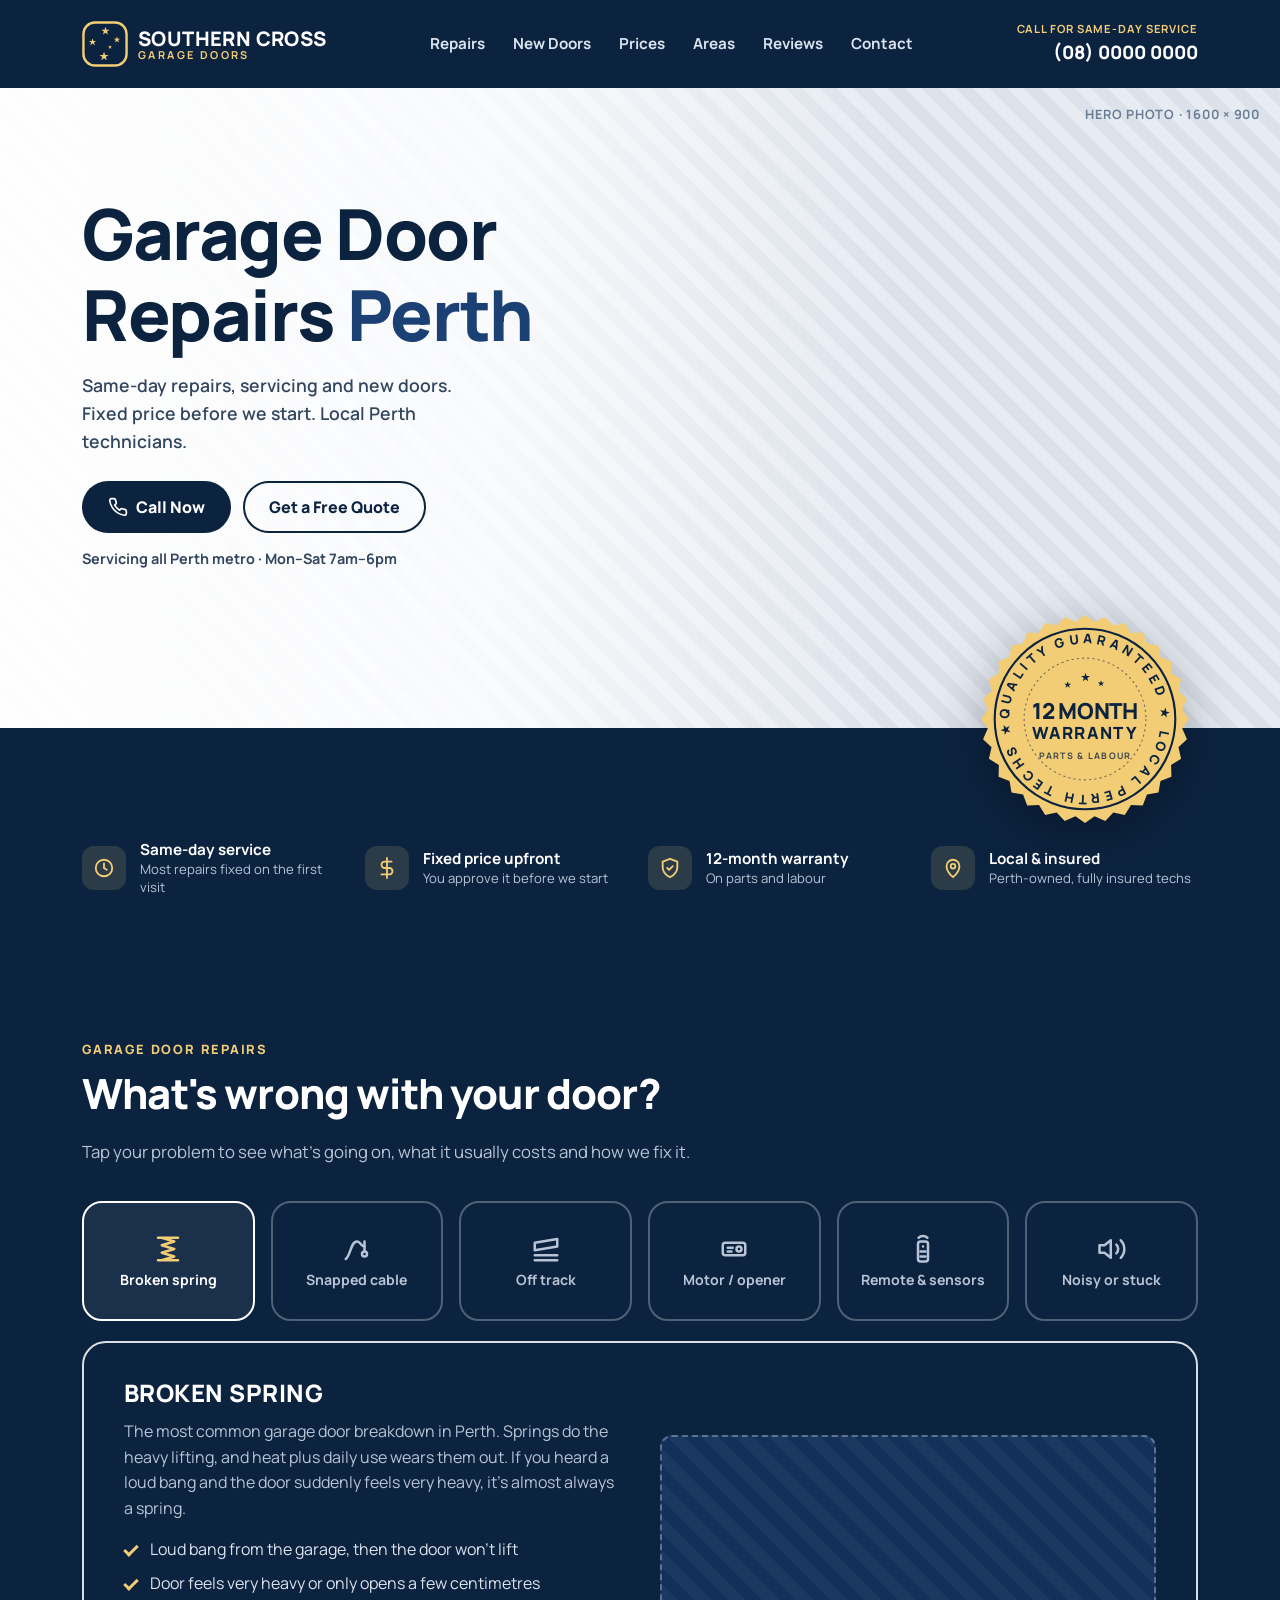
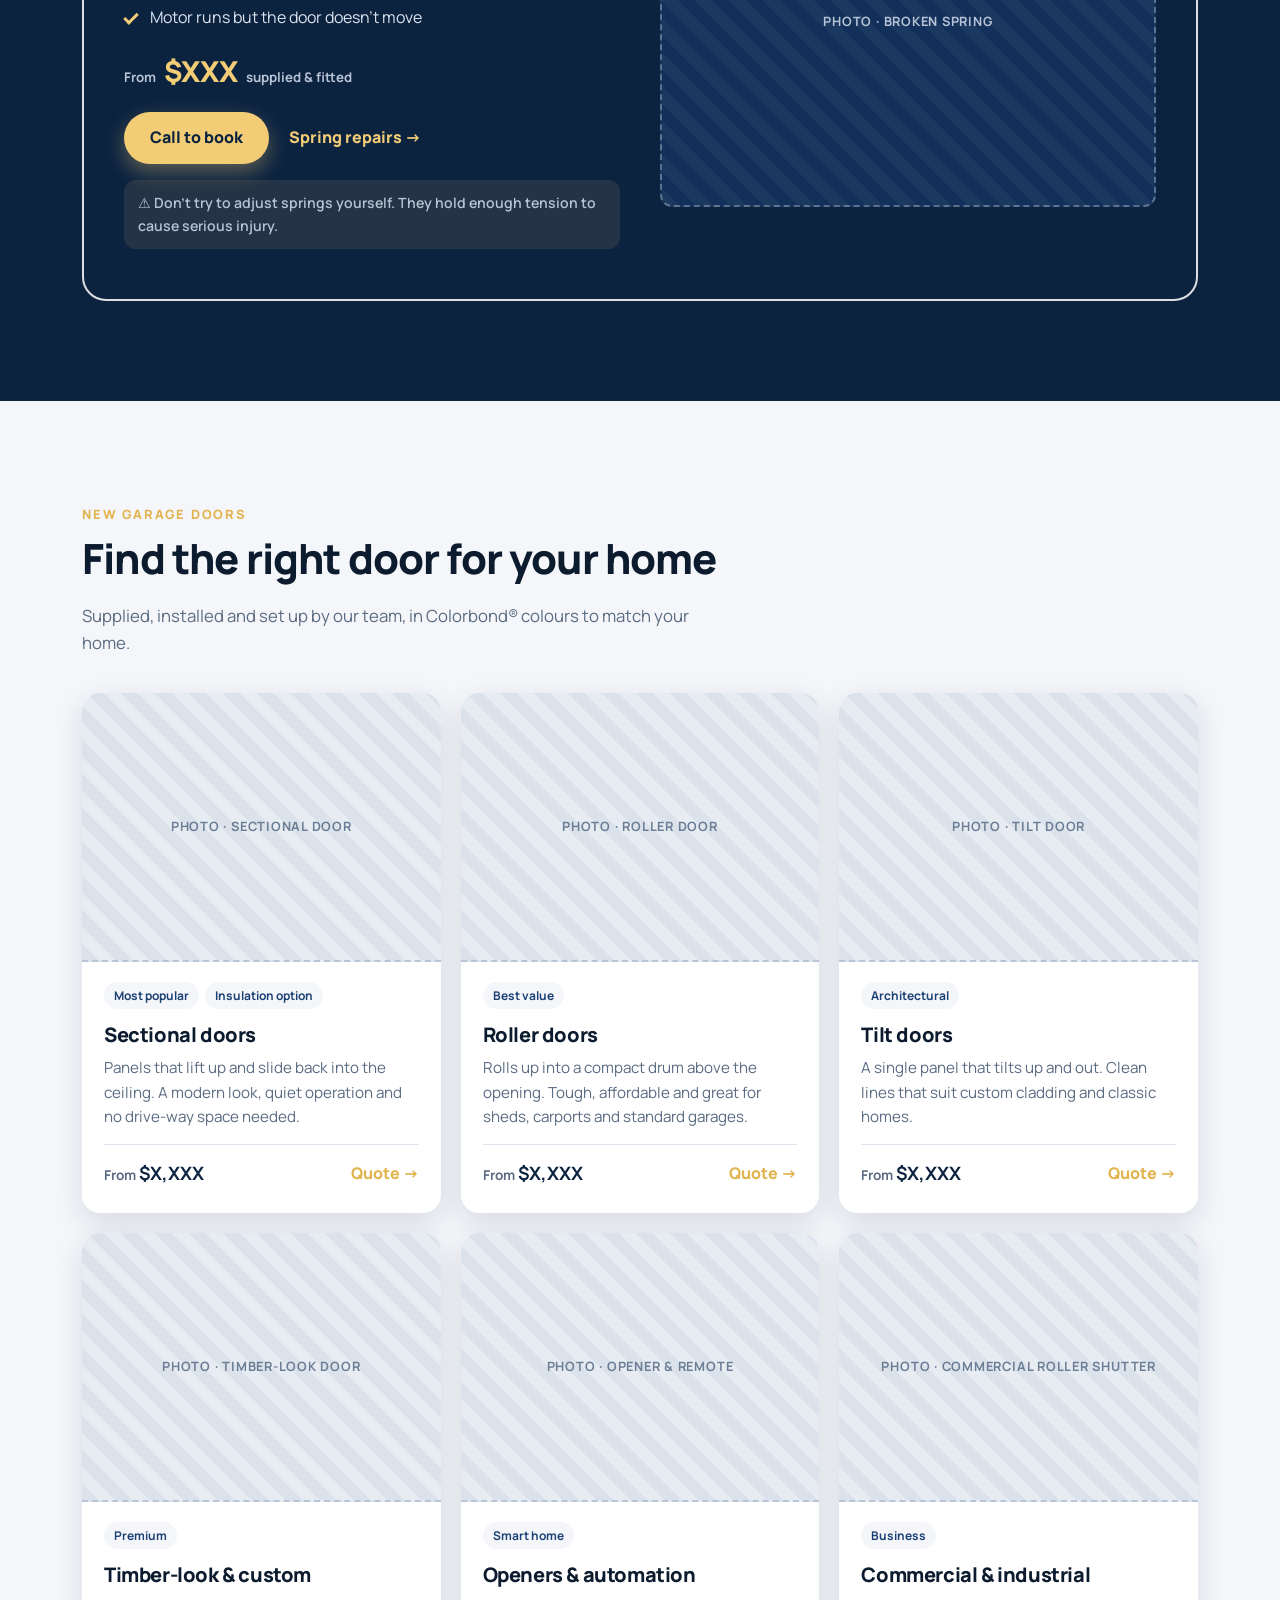
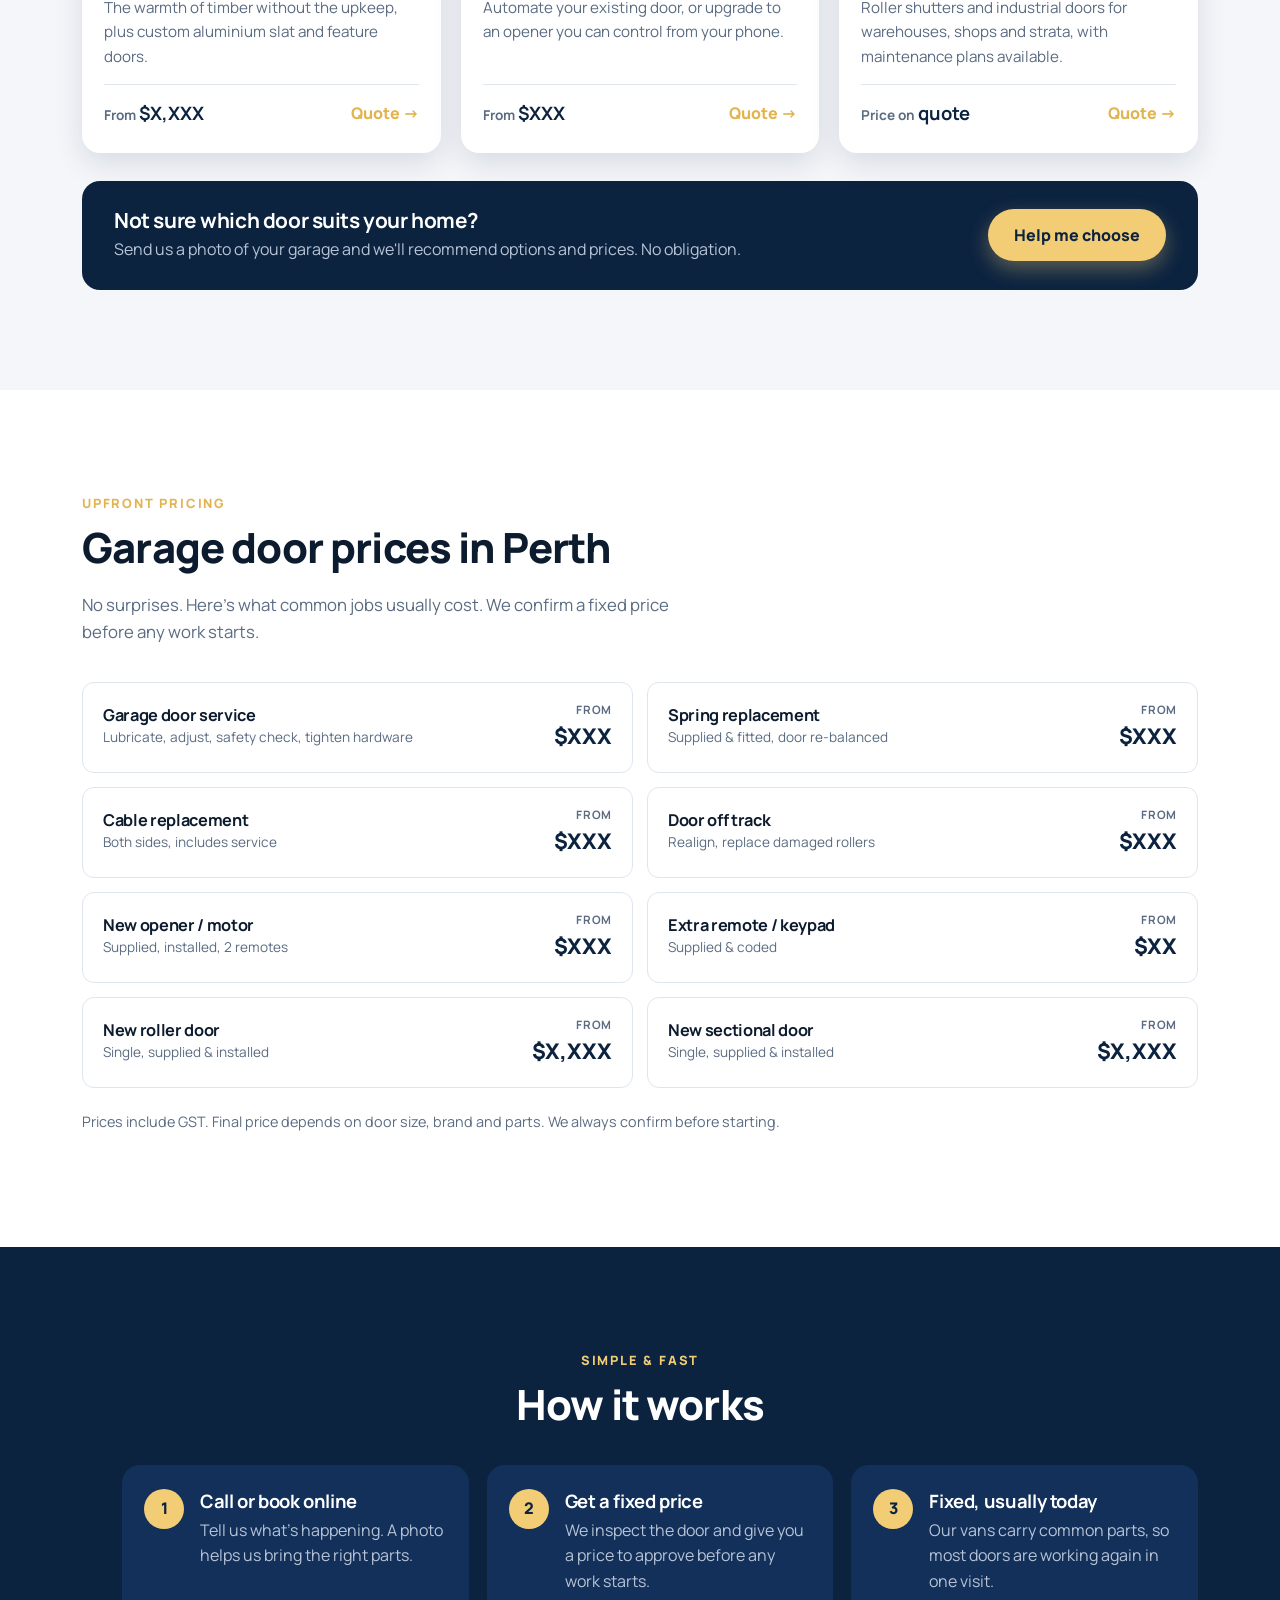
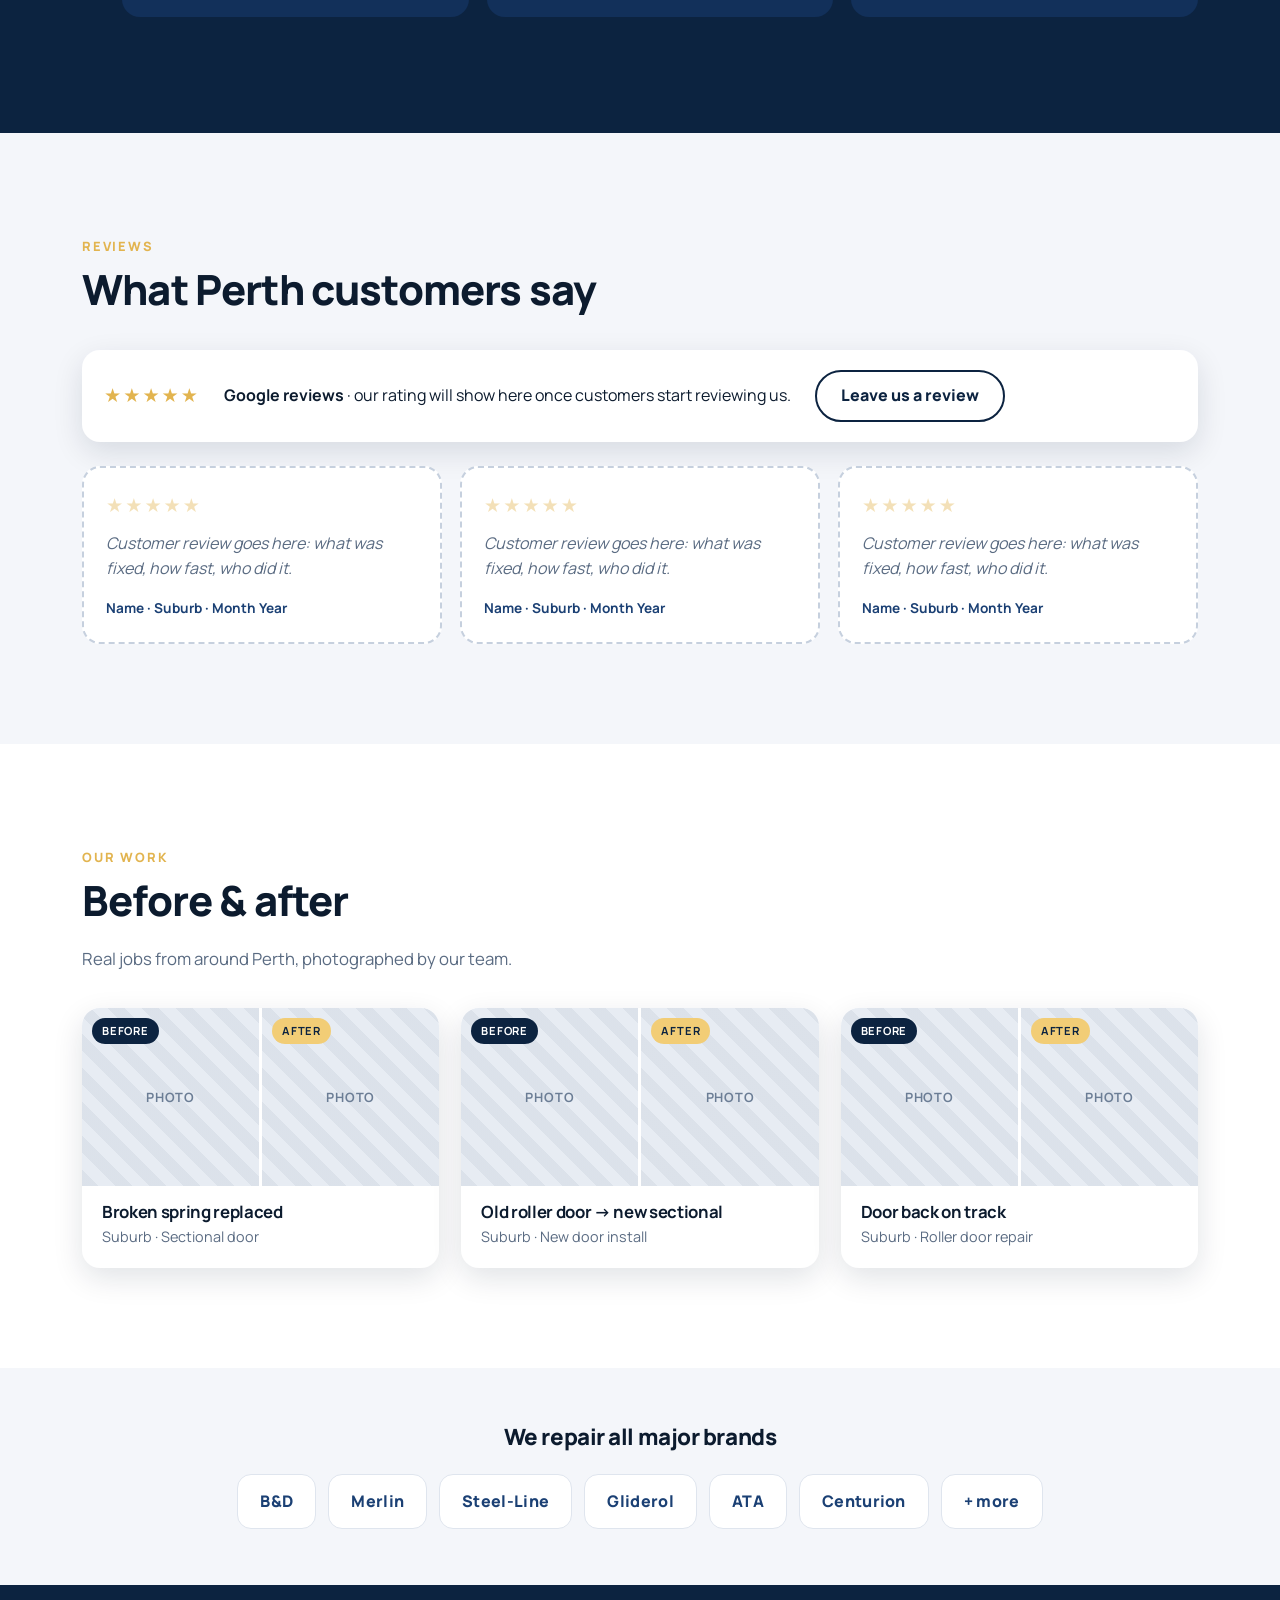
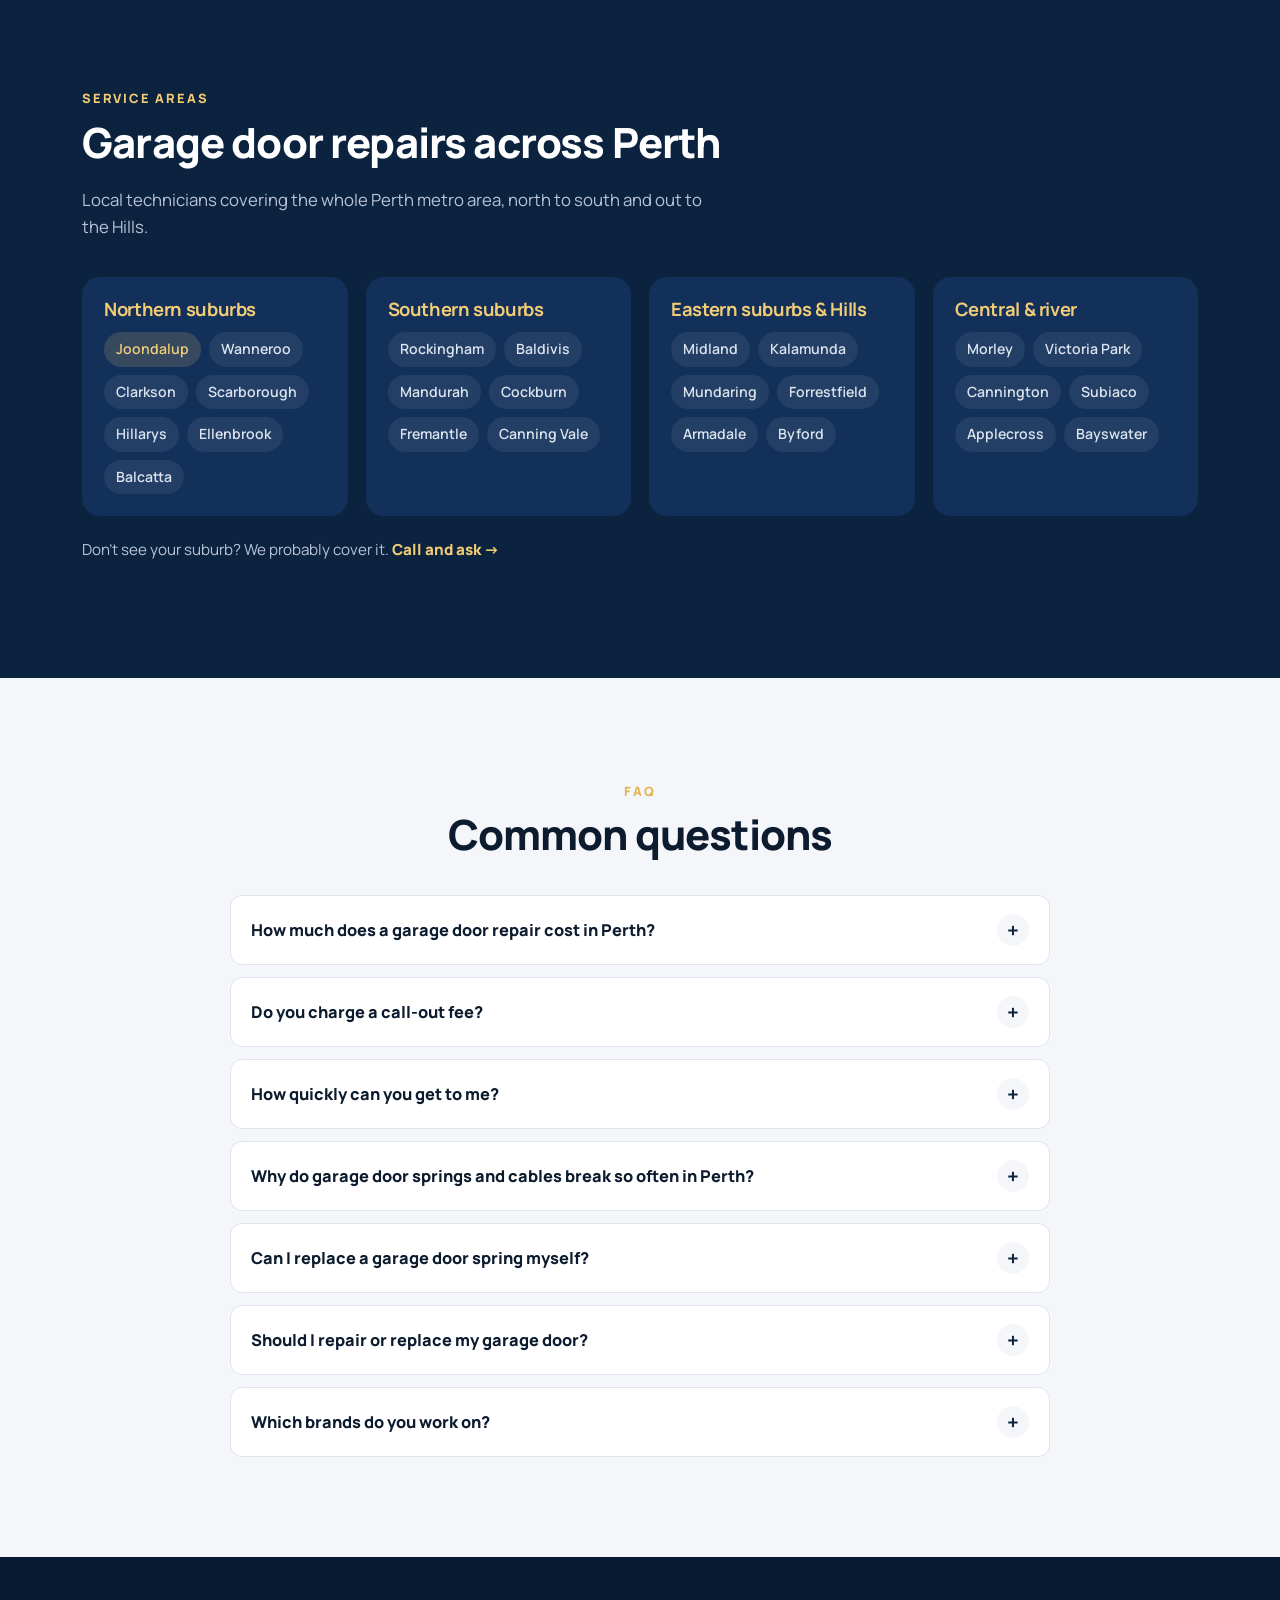
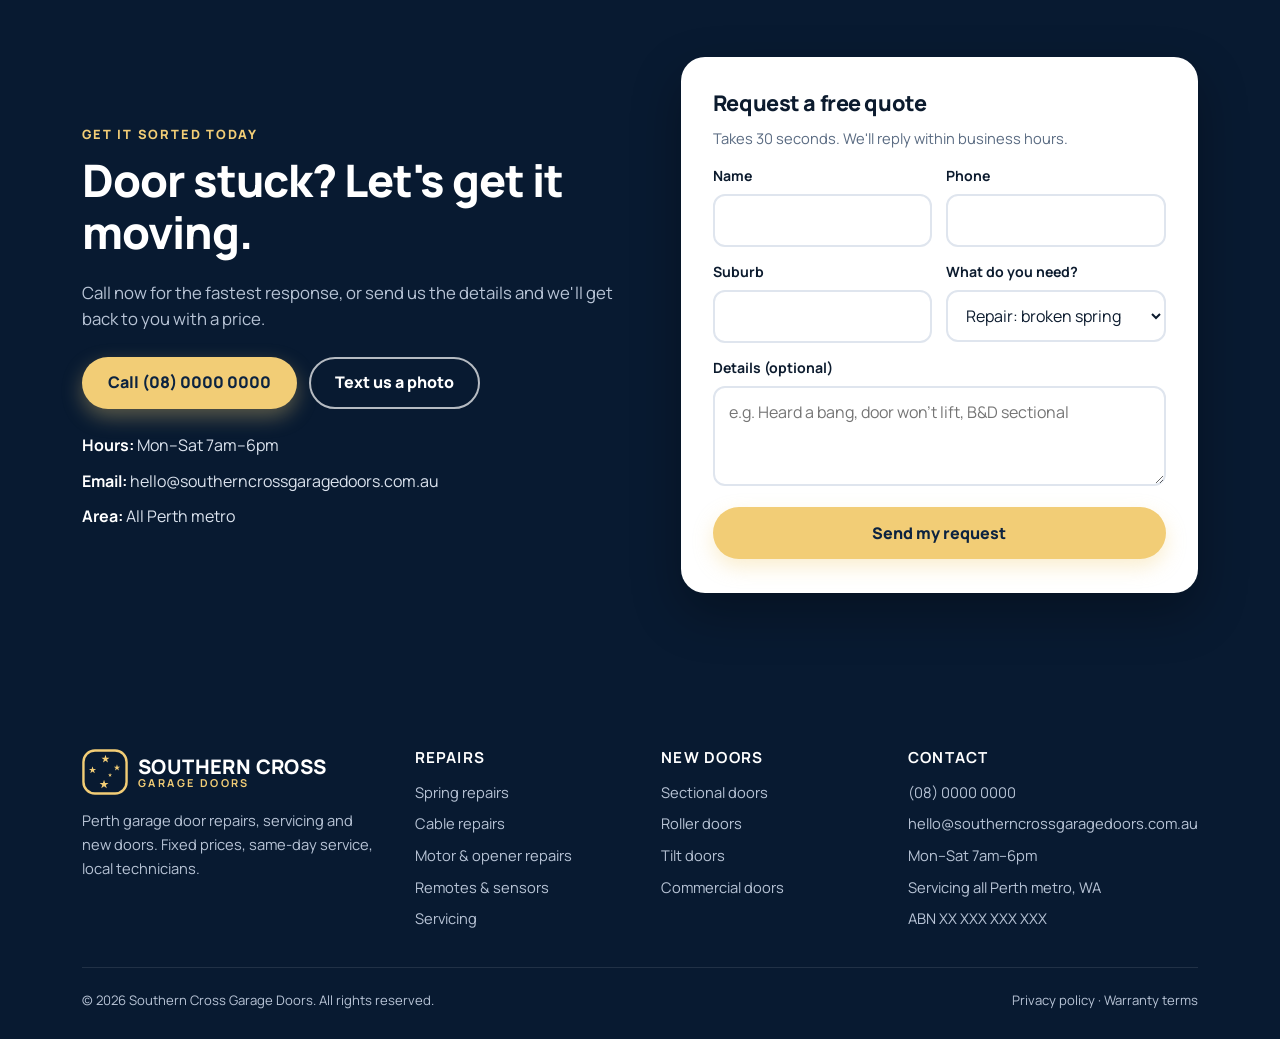
==== index.html @ e0ff2ae3 "Add files via upload" ====
<!DOCTYPE html>
<html lang="en-AU">
<head>
  <meta charset="UTF-8">
  <meta name="viewport" content="width=device-width, initial-scale=1">
  <!-- DRAFT: stops Google indexing the unfinished site. DELETE this line at launch. -->
  <meta name="robots" content="noindex, nofollow">

  <!-- SEO: the page title and description Google shows in search results -->
  <title>Garage Door Repairs Perth | Same-Day Service | Southern Cross Garage Doors</title>
  <meta name="description" content="Perth garage door repairs, servicing and new doors. Broken springs, snapped cables, motors and remotes fixed same day. Fixed price before we start. Call Southern Cross Garage Doors.">
  <!-- TODO at launch: replace with your real domain -->
  <!-- <link rel="canonical" href="https://www.southerncrossgaragedoors.com.au/"> -->

  <!-- Social sharing preview (Facebook, WhatsApp, etc.) -->
  <meta property="og:type" content="website">
  <meta property="og:title" content="Southern Cross Garage Doors | Perth Garage Door Repairs">
  <meta property="og:description" content="Same-day garage door repairs and new doors across Perth. Fixed price before we start.">
  <!-- <meta property="og:image" content="images/og-share.jpg"> -->
  <meta name="theme-color" content="#0c2340">

  <link rel="preconnect" href="https://fonts.googleapis.com">
  <link rel="preconnect" href="https://fonts.gstatic.com" crossorigin>
  <link href="https://fonts.googleapis.com/css2?family=Manrope:wght@400;600;700;800&display=swap" rel="stylesheet">
  <link rel="stylesheet" href="css/styles.css">

  <!-- Local business details for Google (structured data).
       TODO: fill in every value marked with X before launch. Must match your Google Business Profile exactly. -->
  <script type="application/ld+json">
  {
    "@context": "https://schema.org",
    "@type": "HomeAndConstructionBusiness",
    "name": "Southern Cross Garage Doors",
    "description": "Garage door repairs, servicing, openers and new garage doors across Perth, WA.",
    "telephone": "+61 8 XXXX XXXX",
    "email": "hello@southerncrossgaragedoors.com.au",
    "url": "https://www.southerncrossgaragedoors.com.au/",
    "address": {
      "@type": "PostalAddress",
      "streetAddress": "XX Street Name",
      "addressLocality": "Suburb",
      "addressRegion": "WA",
      "postalCode": "6XXX",
      "addressCountry": "AU"
    },
    "areaServed": { "@type": "City", "name": "Perth" },
    "openingHours": "Mo-Sa 07:00-18:00",
    "priceRange": "$$"
  }
  </script>
</head>
<body>
  <a class="skip-link" href="#main">Skip to content</a>

  <!-- Reusable star shape for the logo -->
  <svg width="0" height="0" style="position:absolute" aria-hidden="true">
    <symbol id="star" viewBox="-1 -1 2 2"><polygon points="0,-1 0.2245,-0.309 0.951,-0.309 0.363,0.118 0.588,0.809 0,0.382 -0.588,0.809 -0.363,0.118 -0.951,-0.309 -0.2245,-0.309" fill="currentColor"/></symbol>
    <symbol id="logo-mark" viewBox="0 0 48 48">
      <rect x="1.5" y="1.5" width="45" height="45" rx="12" fill="none" stroke="#f2cd76" stroke-width="2.5"/>
      <g color="#f2cd76">
        <use href="#star" x="20" y="6" width="9" height="9"/>
        <use href="#star" x="18" y="32" width="10" height="10"/>
        <use href="#star" x="7" y="18" width="8" height="8"/>
        <use href="#star" x="33" y="16" width="7" height="7"/>
        <use href="#star" x="27" y="25" width="4.5" height="4.5"/>
      </g>
    </symbol>
  </svg>

  <!-- ===================== HEADER ===================== -->
  <header class="site-header">
    <div class="container header-inner">
      <a class="logo" href="index.html" aria-label="Southern Cross Garage Doors home">
        <svg aria-hidden="true"><use href="#logo-mark"/></svg>
        <span class="logo-text"><strong>SOUTHERN CROSS</strong><span>Garage Doors</span></span>
      </a>

      <nav class="main-nav" aria-label="Main">
        <a href="#problems">Repairs</a>
        <a href="#doors">New Doors</a>
        <a href="#prices">Prices</a>
        <a href="#areas">Areas</a>
        <a href="#reviews">Reviews</a>
        <a href="#quote">Contact</a>
      </nav>

      <div class="header-actions">
        <!-- TODO: replace with your real number (in both places: href and text) -->
        <a class="header-phone" href="tel:+61800000000"><small>Call for same-day service</small>(08) 0000 0000</a>
        <a class="header-call" href="tel:+61800000000" aria-label="Call us">
          <svg viewBox="0 0 24 24" fill="none" stroke="currentColor" stroke-width="2" stroke-linecap="round" stroke-linejoin="round"><path d="M22 16.9v3a2 2 0 0 1-2.2 2 19.8 19.8 0 0 1-8.6-3.1 19.5 19.5 0 0 1-6-6A19.8 19.8 0 0 1 2.1 4.2 2 2 0 0 1 4.1 2h3a2 2 0 0 1 2 1.7c.1.9.4 1.8.7 2.7a2 2 0 0 1-.5 2.1L8 9.8a16 16 0 0 0 6 6l1.3-1.3a2 2 0 0 1 2.1-.4c.9.3 1.8.6 2.7.7a2 2 0 0 1 1.7 2z"/></svg>
        </a>
        <button class="nav-toggle" aria-label="Open menu" aria-expanded="false" aria-controls="mobile-menu"><span></span></button>
      </div>
    </div>
  </header>

  <nav class="mobile-menu" id="mobile-menu" aria-label="Mobile">
    <a href="#problems">Repairs</a>
    <a href="#doors">New Doors</a>
    <a href="#prices">Prices</a>
    <a href="#areas">Areas we service</a>
    <a href="#reviews">Reviews</a>
    <a href="#faq">FAQ</a>
    <a href="#quote">Contact</a>
    <a class="btn btn--gold btn--block" href="tel:+61800000000">Call (08) 0000 0000</a>
  </nav>

  <main id="main">

    <!-- ===================== 1. HERO ===================== -->
    <section class="hero">
      <div class="hero-media">
        <!-- HERO PHOTO: replace this div's content with
             <img src="images/hero.jpg" alt="New sectional garage door on a Perth home" width="1600" height="900">
             (keep the class="ph" wrapper) -->
        <div class="ph" aria-hidden="true">Hero photo · 1600 × 900</div>

        <div class="container hero-content">
          <h1>Garage Door Repairs <em>Perth</em></h1>
          <p class="hero-sub">Same-day repairs, servicing and new doors. Fixed price before we start. Local Perth technicians.</p>
          <div class="hero-ctas">
            <a class="btn btn--navy" href="tel:+61800000000">
              <svg viewBox="0 0 24 24" fill="none" stroke="currentColor" stroke-width="2" stroke-linecap="round" stroke-linejoin="round" aria-hidden="true"><path d="M22 16.9v3a2 2 0 0 1-2.2 2 19.8 19.8 0 0 1-8.6-3.1 19.5 19.5 0 0 1-6-6A19.8 19.8 0 0 1 2.1 4.2 2 2 0 0 1 4.1 2h3a2 2 0 0 1 2 1.7c.1.9.4 1.8.7 2.7a2 2 0 0 1-.5 2.1L8 9.8a16 16 0 0 0 6 6l1.3-1.3a2 2 0 0 1 2.1-.4c.9.3 1.8.6 2.7.7a2 2 0 0 1 1.7 2z"/></svg>
              Call Now
            </a>
            <a class="btn btn--outline" href="#quote">Get a Free Quote</a>
          </div>
          <p class="hero-note">Servicing all Perth metro · Mon–Sat 7am–6pm</p>
        </div>
      </div>

      <!-- QUALITY SEAL (gold badge from your design).
           Only promise what you'll stand behind: the warranty line must match your real warranty.
           Once you have reviews you can change the centre text to e.g. "4.9 ★ / Google". -->
      <div class="hero-badge" role="img" aria-label="Quality guaranteed, 12-month warranty, local Perth technicians">
        <svg class="seal" viewBox="0 0 200 200" aria-hidden="true">
          <defs><path id="seal-ring-path" d="M100,100 m-72,0 a72,72 0 1,1 144,0 a72,72 0 1,1 -144,0"/></defs>
          <path class="seal-edge" d="M100.0,1.0 L109.1,7.4 L119.3,2.9 L127.0,11.0 L137.9,8.5 L143.8,18.0 L155.0,17.7 L159.0,28.1 L170.0,30.0 L171.9,41.0 L182.3,45.0 L182.0,56.2 L191.5,62.1 L189.0,73.0 L197.1,80.7 L192.6,90.9 L199.0,100.0 L192.6,109.1 L197.1,119.3 L189.0,127.0 L191.5,137.9 L182.0,143.8 L182.3,155.0 L171.9,159.0 L170.0,170.0 L159.0,171.9 L155.0,182.3 L143.8,182.0 L137.9,191.5 L127.0,189.0 L119.3,197.1 L109.1,192.6 L100.0,199.0 L90.9,192.6 L80.7,197.1 L73.0,189.0 L62.1,191.5 L56.2,182.0 L45.0,182.3 L41.0,171.9 L30.0,170.0 L28.1,159.0 L17.7,155.0 L18.0,143.8 L8.5,137.9 L11.0,127.0 L2.9,119.3 L7.4,109.1 L1.0,100.0 L7.4,90.9 L2.9,80.7 L11.0,73.0 L8.5,62.1 L18.0,56.2 L17.7,45.0 L28.1,41.0 L30.0,30.0 L41.0,28.1 L45.0,17.7 L56.2,18.0 L62.1,8.5 L73.0,11.0 L80.7,2.9 L90.9,7.4Z"/>
          <circle class="seal-line" cx="100" cy="100" r="86"/>
          <circle class="seal-line seal-line--thin" cx="100" cy="100" r="58"/>
          <g class="seal-ring">
            <text class="seal-ring-text"><textPath href="#seal-ring-path" textLength="448" lengthAdjust="spacing">QUALITY GUARANTEED ★ LOCAL PERTH TECHS ★ </textPath></text>
          </g>
          <g class="seal-stars">
            <use href="#star" x="96" y="56" width="9" height="9"/>
            <use href="#star" x="80" y="64" width="7" height="7"/>
            <use href="#star" x="112" y="63" width="6.5" height="6.5"/>
          </g>
          <text class="seal-big" x="100" y="100" text-anchor="middle">12 MONTH</text>
          <text class="seal-mid" x="100" y="119" text-anchor="middle">WARRANTY</text>
          <text class="seal-small" x="100" y="138" text-anchor="middle">PARTS &amp; LABOUR</text>
        </svg>
      </div>
    </section>

    <!-- ===================== 2. TRUST STRIP ===================== -->
    <section class="trust" aria-label="Why choose us">
      <div class="container">
        <ul class="trust-list">
          <li class="trust-item reveal">
            <span class="trust-icon"><svg viewBox="0 0 24 24" fill="none" stroke="currentColor" stroke-width="2" stroke-linecap="round"><circle cx="12" cy="12" r="9"/><path d="M12 7v5l3 2"/></svg></span>
            <div><strong>Same-day service</strong><span>Most repairs fixed on the first visit</span></div>
          </li>
          <li class="trust-item reveal">
            <span class="trust-icon"><svg viewBox="0 0 24 24" fill="none" stroke="currentColor" stroke-width="2" stroke-linecap="round"><path d="M12 1v22M17 5H9.5a3.5 3.5 0 0 0 0 7h5a3.5 3.5 0 0 1 0 7H6"/></svg></span>
            <div><strong>Fixed price upfront</strong><span>You approve it before we start</span></div>
          </li>
          <li class="trust-item reveal">
            <span class="trust-icon"><svg viewBox="0 0 24 24" fill="none" stroke="currentColor" stroke-width="2" stroke-linecap="round" stroke-linejoin="round"><path d="M12 2l8 3v6c0 5-3.5 9-8 11-4.5-2-8-6-8-11V5z"/><path d="M9 12l2 2 4-4"/></svg></span>
            <!-- TODO: set your real warranty term -->
            <div><strong>12-month warranty</strong><span>On parts and labour</span></div>
          </li>
          <li class="trust-item reveal">
            <span class="trust-icon"><svg viewBox="0 0 24 24" fill="none" stroke="currentColor" stroke-width="2" stroke-linecap="round"><path d="M12 22s-7-6-7-12a7 7 0 0 1 14 0c0 6-7 12-7 12z"/><circle cx="12" cy="10" r="2.5"/></svg></span>
            <div><strong>Local &amp; insured</strong><span>Perth-owned, fully insured techs</span></div>
          </li>
        </ul>
      </div>
    </section>

    <!-- ===================== 3. WHAT'S WRONG WITH YOUR DOOR? (tabs from your design) ===================== -->
    <section class="section section--navy problems" id="problems">
      <div class="container">
        <div class="section-head reveal">
          <span class="eyebrow">Garage door repairs</span>
          <h2 class="section-title">What's wrong with your door?</h2>
          <p class="section-intro">Tap your problem to see what's going on, what it usually costs and how we fix it.</p>
        </div>

        <div class="tabs" role="tablist" aria-label="Garage door problems" data-tabs>
          <button class="tab" role="tab" id="tab-spring" aria-controls="panel-spring" aria-selected="true">
            <svg viewBox="0 0 24 24" fill="none" stroke="currentColor" stroke-width="2" stroke-linecap="round" stroke-linejoin="round" aria-hidden="true"><path d="M4 3h16M4 21h16M7 3l10 3-10 3 10 3-10 3 10 3-10 3"/></svg>
            Broken spring
          </button>
          <button class="tab" role="tab" id="tab-cable" aria-controls="panel-cable" aria-selected="false" tabindex="-1">
            <svg viewBox="0 0 24 24" fill="none" stroke="currentColor" stroke-width="2" stroke-linecap="round" aria-hidden="true"><path d="M3 20c4-3 4-14 9-14 3 0 3 4 6 4"/><path d="M18 6v8"/><circle cx="18" cy="16" r="2"/></svg>
            Snapped cable
          </button>
          <button class="tab" role="tab" id="tab-track" aria-controls="panel-track" aria-selected="false" tabindex="-1">
            <svg viewBox="0 0 24 24" fill="none" stroke="currentColor" stroke-width="2" stroke-linecap="round" stroke-linejoin="round" aria-hidden="true"><path d="M3 7l18-3v6L3 13z"/><path d="M3 17h18M3 21h18"/></svg>
            Off track
          </button>
          <button class="tab" role="tab" id="tab-motor" aria-controls="panel-motor" aria-selected="false" tabindex="-1">
            <svg viewBox="0 0 24 24" fill="none" stroke="currentColor" stroke-width="2" stroke-linecap="round" stroke-linejoin="round" aria-hidden="true"><rect x="3" y="7" width="18" height="10" rx="2"/><circle cx="16" cy="12" r="2"/><path d="M7 11h4M7 14h3"/></svg>
            Motor / opener
          </button>
          <button class="tab" role="tab" id="tab-remote" aria-controls="panel-remote" aria-selected="false" tabindex="-1">
            <svg viewBox="0 0 24 24" fill="none" stroke="currentColor" stroke-width="2" stroke-linecap="round" stroke-linejoin="round" aria-hidden="true"><rect x="8" y="6" width="8" height="16" rx="2"/><path d="M12 10v.01M10 14h4M10 18h4M8.5 3a5 5 0 0 1 7 0"/></svg>
            Remote &amp; sensors
          </button>
          <button class="tab" role="tab" id="tab-noisy" aria-controls="panel-noisy" aria-selected="false" tabindex="-1">
            <svg viewBox="0 0 24 24" fill="none" stroke="currentColor" stroke-width="2" stroke-linecap="round" stroke-linejoin="round" aria-hidden="true"><path d="M11 5L6 9H2v6h4l5 4z"/><path d="M15.5 8.5a5 5 0 0 1 0 7M19 5a10 10 0 0 1 0 14"/></svg>
            Noisy or stuck
          </button>
        </div>

        <!-- Each panel: problem photo + explanation + price + link to its own page (that's what ranks on Google) -->
        <div class="tab-panel" role="tabpanel" id="panel-spring" aria-labelledby="tab-spring">
          <div>
            <h3>Broken spring</h3>
            <p>The most common garage door breakdown in Perth. Springs do the heavy lifting, and heat plus daily use wears them out. If you heard a loud bang and the door suddenly feels very heavy, it's almost always a spring.</p>
            <ul>
              <li>Loud bang from the garage, then the door won't lift</li>
              <li>Door feels very heavy or only opens a few centimetres</li>
              <li>Motor runs but the door doesn't move</li>
            </ul>
            <div class="panel-price"><small>From</small><strong>$XXX</strong><small>supplied &amp; fitted</small></div>
            <div class="panel-actions">
              <a class="btn btn--gold" href="tel:+61800000000">Call to book</a>
              <a class="link-arrow" href="services/garage-door-spring-repair-perth.html">Spring repairs →</a>
            </div>
            <p class="safety-note">⚠ Don't try to adjust springs yourself. They hold enough tension to cause serious injury.</p>
          </div>
          <!-- PROBLEM PHOTO: broken spring close-up -->
          <div class="ph ph--dark">Photo · broken spring</div>
        </div>

        <div class="tab-panel" role="tabpanel" id="panel-cable" aria-labelledby="tab-cable" hidden>
          <div>
            <h3>Snapped cable</h3>
            <p>Lift cables wear and rust, especially near the coast where salty air speeds up corrosion. A snapped cable can leave the door hanging crooked, which is a safety risk, so keep clear and don't use it.</p>
            <ul>
              <li>Door hanging lower on one side</li>
              <li>Frayed or loose cable at the bottom corner</li>
              <li>Door jams halfway</li>
            </ul>
            <div class="panel-price"><small>From</small><strong>$XXX</strong><small>both sides</small></div>
            <div class="panel-actions">
              <a class="btn btn--gold" href="tel:+61800000000">Call to book</a>
              <a class="link-arrow" href="#quote">Get a quote →</a>
            </div>
          </div>
          <div class="ph ph--dark">Photo · snapped cable</div>
        </div>

        <div class="tab-panel" role="tabpanel" id="panel-track" aria-labelledby="tab-track" hidden>
          <div>
            <h3>Door off track</h3>
            <p>Usually caused by a bump from the car, a worn roller or a snapped cable. We realign and secure the door, replace damaged rollers and check everything else is safe.</p>
            <ul>
              <li>Door crooked or jammed in its tracks</li>
              <li>Rollers popped out of the track</li>
              <li>Bent track after the car touched it</li>
            </ul>
            <div class="panel-price"><small>From</small><strong>$XXX</strong></div>
            <div class="panel-actions">
              <a class="btn btn--gold" href="tel:+61800000000">Call to book</a>
              <a class="link-arrow" href="#quote">Get a quote →</a>
            </div>
          </div>
          <div class="ph ph--dark">Photo · door off track</div>
        </div>

        <div class="tab-panel" role="tabpanel" id="panel-motor" aria-labelledby="tab-motor" hidden>
          <div>
            <h3>Motor / opener</h3>
            <p>Perth summers are hard on openers. We repair and replace motors from all major brands, including B&amp;D, Merlin, Steel-Line, ATA and Gliderol, and can upgrade you to a smartphone-controlled opener.</p>
            <ul>
              <li>Motor hums or clicks but nothing moves</li>
              <li>Door stops or reverses on its own</li>
              <li>Opener is old, slow or noisy</li>
            </ul>
            <div class="panel-price"><small>New opener from</small><strong>$XXX</strong><small>installed</small></div>
            <div class="panel-actions">
              <a class="btn btn--gold" href="tel:+61800000000">Call to book</a>
              <a class="link-arrow" href="#quote">Get a quote →</a>
            </div>
          </div>
          <div class="ph ph--dark">Photo · garage door motor</div>
        </div>

        <div class="tab-panel" role="tabpanel" id="panel-remote" aria-labelledby="tab-remote" hidden>
          <div>
            <h3>Remotes &amp; sensors</h3>
            <p>Lost a remote, or the door won't respond? We supply and code new remotes and keypads, and fix misaligned or faulty safety beams.</p>
            <ul>
              <li>Remote stopped working or got lost</li>
              <li>Door won't close and the light flashes</li>
              <li>Want a keypad or phone app access</li>
            </ul>
            <div class="panel-price"><small>Remotes from</small><strong>$XX</strong></div>
            <div class="panel-actions">
              <a class="btn btn--gold" href="tel:+61800000000">Call to book</a>
              <a class="link-arrow" href="#quote">Get a quote →</a>
            </div>
          </div>
          <div class="ph ph--dark">Photo · remote &amp; safety beam</div>
        </div>

        <div class="tab-panel" role="tabpanel" id="panel-noisy" aria-labelledby="tab-noisy" hidden>
          <div>
            <h3>Noisy or stuck door</h3>
            <p>Grinding, squeaking or jerky movement is an early warning. Dust, heat and coastal air dry out and wear parts. A service now costs far less than a breakdown later.</p>
            <ul>
              <li>Grinding, squeaking or banging</li>
              <li>Door shudders or moves unevenly</li>
              <li>Hasn't been serviced in over a year</li>
            </ul>
            <div class="panel-price"><small>Full service from</small><strong>$XXX</strong></div>
            <div class="panel-actions">
              <a class="btn btn--gold" href="tel:+61800000000">Book a service</a>
              <a class="link-arrow" href="#quote">Get a quote →</a>
            </div>
          </div>
          <div class="ph ph--dark">Photo · technician servicing door</div>
        </div>
      </div>
    </section>

    <!-- ===================== 4. DOOR TYPES ===================== -->
    <section class="section section--light" id="doors">
      <div class="container">
        <div class="section-head reveal">
          <span class="eyebrow">New garage doors</span>
          <h2 class="section-title">Find the right door for your home</h2>
          <p class="section-intro">Supplied, installed and set up by our team, in Colorbond® colours to match your home.</p>
        </div>

        <div class="card-grid">
          <article class="door-card reveal">
            <div class="ph">Photo · sectional door</div>
            <div class="door-card-body">
              <div class="tag-row"><span class="tag">Most popular</span><span class="tag">Insulation option</span></div>
              <h3>Sectional doors</h3>
              <p>Panels that lift up and slide back into the ceiling. A modern look, quiet operation and no drive-way space needed.</p>
              <div class="door-card-foot"><span class="from-price">From <strong>$X,XXX</strong></span><a class="link-arrow" href="#quote">Quote →</a></div>
            </div>
          </article>
          <article class="door-card reveal">
            <div class="ph">Photo · roller door</div>
            <div class="door-card-body">
              <div class="tag-row"><span class="tag">Best value</span></div>
              <h3>Roller doors</h3>
              <p>Rolls up into a compact drum above the opening. Tough, affordable and great for sheds, carports and standard garages.</p>
              <div class="door-card-foot"><span class="from-price">From <strong>$X,XXX</strong></span><a class="link-arrow" href="#quote">Quote →</a></div>
            </div>
          </article>
          <article class="door-card reveal">
            <div class="ph">Photo · tilt door</div>
            <div class="door-card-body">
              <div class="tag-row"><span class="tag">Architectural</span></div>
              <h3>Tilt doors</h3>
              <p>A single panel that tilts up and out. Clean lines that suit custom cladding and classic homes.</p>
              <div class="door-card-foot"><span class="from-price">From <strong>$X,XXX</strong></span><a class="link-arrow" href="#quote">Quote →</a></div>
            </div>
          </article>
          <article class="door-card reveal">
            <div class="ph">Photo · timber-look door</div>
            <div class="door-card-body">
              <div class="tag-row"><span class="tag">Premium</span></div>
              <h3>Timber-look &amp; custom</h3>
              <p>The warmth of timber without the upkeep, plus custom aluminium slat and feature doors.</p>
              <div class="door-card-foot"><span class="from-price">From <strong>$X,XXX</strong></span><a class="link-arrow" href="#quote">Quote →</a></div>
            </div>
          </article>
          <article class="door-card reveal">
            <div class="ph">Photo · opener &amp; remote</div>
            <div class="door-card-body">
              <div class="tag-row"><span class="tag">Smart home</span></div>
              <h3>Openers &amp; automation</h3>
              <p>Automate your existing door, or upgrade to an opener you can control from your phone.</p>
              <div class="door-card-foot"><span class="from-price">From <strong>$XXX</strong></span><a class="link-arrow" href="#quote">Quote →</a></div>
            </div>
          </article>
          <article class="door-card reveal">
            <div class="ph">Photo · commercial roller shutter</div>
            <div class="door-card-body">
              <div class="tag-row"><span class="tag">Business</span></div>
              <h3>Commercial &amp; industrial</h3>
              <p>Roller shutters and industrial doors for warehouses, shops and strata, with maintenance plans available.</p>
              <div class="door-card-foot"><span class="from-price">Price on <strong>quote</strong></span><a class="link-arrow" href="#quote">Quote →</a></div>
            </div>
          </article>
        </div>

        <div class="help-choose reveal">
          <div>
            <h3>Not sure which door suits your home?</h3>
            <p>Send us a photo of your garage and we'll recommend options and prices. No obligation.</p>
          </div>
          <a class="btn btn--gold" href="#quote">Help me choose</a>
        </div>
      </div>
    </section>

    <!-- ===================== 5. PRICES (your biggest advantage over competitors) ===================== -->
    <section class="section" id="prices">
      <div class="container">
        <div class="section-head reveal">
          <span class="eyebrow">Upfront pricing</span>
          <h2 class="section-title">Garage door prices in Perth</h2>
          <p class="section-intro">No surprises. Here's what common jobs usually cost. We confirm a fixed price before any work starts.</p>
        </div>

        <!-- TODO: replace every $XXX with your real "from" prices -->
        <div class="price-list">
          <div class="price-row reveal"><div><h3>Garage door service</h3><p>Lubricate, adjust, safety check, tighten hardware</p></div><div class="amount"><small>From</small><strong>$XXX</strong></div></div>
          <div class="price-row reveal"><div><h3>Spring replacement</h3><p>Supplied &amp; fitted, door re-balanced</p></div><div class="amount"><small>From</small><strong>$XXX</strong></div></div>
          <div class="price-row reveal"><div><h3>Cable replacement</h3><p>Both sides, includes service</p></div><div class="amount"><small>From</small><strong>$XXX</strong></div></div>
          <div class="price-row reveal"><div><h3>Door off track</h3><p>Realign, replace damaged rollers</p></div><div class="amount"><small>From</small><strong>$XXX</strong></div></div>
          <div class="price-row reveal"><div><h3>New opener / motor</h3><p>Supplied, installed, 2 remotes</p></div><div class="amount"><small>From</small><strong>$XXX</strong></div></div>
          <div class="price-row reveal"><div><h3>Extra remote / keypad</h3><p>Supplied &amp; coded</p></div><div class="amount"><small>From</small><strong>$XX</strong></div></div>
          <div class="price-row reveal"><div><h3>New roller door</h3><p>Single, supplied &amp; installed</p></div><div class="amount"><small>From</small><strong>$X,XXX</strong></div></div>
          <div class="price-row reveal"><div><h3>New sectional door</h3><p>Single, supplied &amp; installed</p></div><div class="amount"><small>From</small><strong>$X,XXX</strong></div></div>
        </div>
        <p class="price-foot">Prices include GST. Final price depends on door size, brand and parts. We always confirm before starting.</p>
      </div>
    </section>

    <!-- ===================== 6. HOW IT WORKS ===================== -->
    <section class="section section--navy">
      <div class="container">
        <div class="section-head section-head--center reveal">
          <span class="eyebrow">Simple &amp; fast</span>
          <h2 class="section-title">How it works</h2>
        </div>
        <ol class="steps">
          <li class="step reveal"><h3>Call or book online</h3><p>Tell us what's happening. A photo helps us bring the right parts.</p></li>
          <li class="step reveal"><h3>Get a fixed price</h3><p>We inspect the door and give you a price to approve before any work starts.</p></li>
          <li class="step reveal"><h3>Fixed, usually today</h3><p>Our vans carry common parts, so most doors are working again in one visit.</p></li>
        </ol>
      </div>
    </section>

    <!-- ===================== 7. REVIEWS ===================== -->
    <!-- IMPORTANT: only ever show REAL Google reviews here. Replace the placeholder cards as reviews come in. -->
    <section class="section section--light" id="reviews">
      <div class="container">
        <div class="section-head reveal">
          <span class="eyebrow">Reviews</span>
          <h2 class="section-title">What Perth customers say</h2>
        </div>

        <div class="reviews-summary reveal">
          <div class="stars" aria-hidden="true">★★★★★</div>
          <div><strong>Google reviews</strong> · our rating will show here once customers start reviewing us.</div>
          <!-- TODO: paste your Google review link (from your Business Profile → "Ask for reviews") -->
          <a class="btn btn--outline" href="#">Leave us a review</a>
        </div>

        <div class="review-grid">
          <figure class="review-card reveal" style="margin:0">
            <div class="stars" aria-hidden="true">★★★★★</div>
            <p>Customer review goes here: what was fixed, how fast, who did it.</p>
            <figcaption class="review-meta">Name · Suburb · Month Year</figcaption>
          </figure>
          <figure class="review-card reveal" style="margin:0">
            <div class="stars" aria-hidden="true">★★★★★</div>
            <p>Customer review goes here: what was fixed, how fast, who did it.</p>
            <figcaption class="review-meta">Name · Suburb · Month Year</figcaption>
          </figure>
          <figure class="review-card reveal" style="margin:0">
            <div class="stars" aria-hidden="true">★★★★★</div>
            <p>Customer review goes here: what was fixed, how fast, who did it.</p>
            <figcaption class="review-meta">Name · Suburb · Month Year</figcaption>
          </figure>
        </div>
      </div>
    </section>

    <!-- ===================== 8. BEFORE & AFTER GALLERY ===================== -->
    <section class="section" id="gallery">
      <div class="container">
        <div class="section-head reveal">
          <span class="eyebrow">Our work</span>
          <h2 class="section-title">Before &amp; after</h2>
          <p class="section-intro">Real jobs from around Perth, photographed by our team.</p>
        </div>
        <div class="gallery-grid">
          <article class="ba-card reveal">
            <div class="ba-pair">
              <div class="ph"><span class="ba-label">Before</span>Photo</div>
              <div class="ph"><span class="ba-label">After</span>Photo</div>
            </div>
            <div class="ba-body"><h3>Broken spring replaced</h3><p>Suburb · Sectional door</p></div>
          </article>
          <article class="ba-card reveal">
            <div class="ba-pair">
              <div class="ph"><span class="ba-label">Before</span>Photo</div>
              <div class="ph"><span class="ba-label">After</span>Photo</div>
            </div>
            <div class="ba-body"><h3>Old roller door → new sectional</h3><p>Suburb · New door install</p></div>
          </article>
          <article class="ba-card reveal">
            <div class="ba-pair">
              <div class="ph"><span class="ba-label">Before</span>Photo</div>
              <div class="ph"><span class="ba-label">After</span>Photo</div>
            </div>
            <div class="ba-body"><h3>Door back on track</h3><p>Suburb · Roller door repair</p></div>
          </article>
        </div>
      </div>
    </section>

    <!-- ===================== 9. BRANDS ===================== -->
    <section class="section section--light" style="padding-top:56px;padding-bottom:56px">
      <div class="container">
        <div class="section-head section-head--center reveal" style="margin-bottom:24px">
          <h2 class="section-title" style="font-size:1.4rem">We repair all major brands</h2>
        </div>
        <div class="brand-row reveal">
          <span class="brand-chip">B&amp;D</span>
          <span class="brand-chip">Merlin</span>
          <span class="brand-chip">Steel-Line</span>
          <span class="brand-chip">Gliderol</span>
          <span class="brand-chip">ATA</span>
          <span class="brand-chip">Centurion</span>
          <span class="brand-chip">+ more</span>
        </div>
      </div>
    </section>

    <!-- ===================== 10. AREAS ===================== -->
    <!-- Each suburb gets its own page over time (see areas/ folder). Gold chips = page exists. -->
    <section class="section section--navy" id="areas">
      <div class="container">
        <div class="section-head reveal">
          <span class="eyebrow">Service areas</span>
          <h2 class="section-title">Garage door repairs across Perth</h2>
          <p class="section-intro">Local technicians covering the whole Perth metro area, north to south and out to the Hills.</p>
        </div>
        <div class="area-grid">
          <div class="area-card reveal">
            <h3>Northern suburbs</h3>
            <ul class="suburb-list">
              <li><a href="areas/garage-door-repairs-joondalup.html">Joondalup</a></li>
              <li><span>Wanneroo</span></li><li><span>Clarkson</span></li><li><span>Scarborough</span></li>
              <li><span>Hillarys</span></li><li><span>Ellenbrook</span></li><li><span>Balcatta</span></li>
            </ul>
          </div>
          <div class="area-card reveal">
            <h3>Southern suburbs</h3>
            <ul class="suburb-list">
              <li><span>Rockingham</span></li><li><span>Baldivis</span></li><li><span>Mandurah</span></li>
              <li><span>Cockburn</span></li><li><span>Fremantle</span></li><li><span>Canning Vale</span></li>
            </ul>
          </div>
          <div class="area-card reveal">
            <h3>Eastern suburbs &amp; Hills</h3>
            <ul class="suburb-list">
              <li><span>Midland</span></li><li><span>Kalamunda</span></li><li><span>Mundaring</span></li>
              <li><span>Forrestfield</span></li><li><span>Armadale</span></li><li><span>Byford</span></li>
            </ul>
          </div>
          <div class="area-card reveal">
            <h3>Central &amp; river</h3>
            <ul class="suburb-list">
              <li><span>Morley</span></li><li><span>Victoria Park</span></li><li><span>Cannington</span></li>
              <li><span>Subiaco</span></li><li><span>Applecross</span></li><li><span>Bayswater</span></li>
            </ul>
          </div>
        </div>
        <p class="area-note">Don't see your suburb? We probably cover it. <a class="link-arrow" href="tel:+61800000000">Call and ask →</a></p>
      </div>
    </section>

    <!-- ===================== 11. FAQ ===================== -->
    <section class="section section--light" id="faq">
      <div class="container">
        <div class="section-head section-head--center reveal">
          <span class="eyebrow">FAQ</span>
          <h2 class="section-title">Common questions</h2>
        </div>
        <div class="faq-list">
          <details class="faq-item reveal">
            <summary>How much does a garage door repair cost in Perth?</summary>
            <div class="faq-answer"><p>Most repairs fall within the ranges in our <a href="#prices">price list</a>. A service starts from $XXX and a spring replacement from $XXX. We always give you a fixed price to approve before we start.</p></div>
          </details>
          <details class="faq-item reveal">
            <summary>Do you charge a call-out fee?</summary>
            <div class="faq-answer"><p>No call-out fee within the Perth metro area. You only pay for the work you approve.</p></div>
          </details>
          <details class="faq-item reveal">
            <summary>How quickly can you get to me?</summary>
            <div class="faq-answer"><p>We offer same-day service for most of Perth when you call before midday. If your door is stuck open and your home isn't secure, tell us and we'll prioritise you.</p></div>
          </details>
          <details class="faq-item reveal">
            <summary>Why do garage door springs and cables break so often in Perth?</summary>
            <div class="faq-answer"><p>Springs wear out with use. Every open and close counts, and busy households get through them faster. Perth's summer heat and the salty air in coastal suburbs speed up wear and rust on springs and cables. A yearly service picks this up early.</p></div>
          </details>
          <details class="faq-item reveal">
            <summary>Can I replace a garage door spring myself?</summary>
            <div class="faq-answer"><p>We strongly recommend you don't. Springs hold a lot of tension and can cause serious injury if released incorrectly. Call a qualified technician.</p></div>
          </details>
          <details class="faq-item reveal">
            <summary>Should I repair or replace my garage door?</summary>
            <div class="faq-answer"><p>Most doors can be repaired. If repairs would cost close to the price of a new door, or the door is very old or damaged, we'll show you both options honestly and let you decide.</p></div>
          </details>
          <details class="faq-item reveal">
            <summary>Which brands do you work on?</summary>
            <div class="faq-answer"><p>All major brands, including B&amp;D, Merlin, Steel-Line, Gliderol, ATA and Centurion. If you're not sure what you have, send us a photo.</p></div>
          </details>
        </div>
      </div>
    </section>

    <!-- ===================== 12. QUOTE / CONTACT ===================== -->
    <section class="section section--deep" id="quote">
      <div class="container quote-wrap">
        <div class="quote-copy reveal">
          <span class="eyebrow">Get it sorted today</span>
          <h2>Door stuck? Let's get it moving.</h2>
          <p>Call now for the fastest response, or send us the details and we'll get back to you with a price.</p>
          <div class="quote-ctas">
            <a class="btn btn--gold" href="tel:+61800000000">Call (08) 0000 0000</a>
            <a class="btn btn--outline-light" href="sms:+61400000000">Text us a photo</a>
          </div>
          <ul class="contact-lines">
            <li><strong>Hours:</strong> Mon–Sat 7am–6pm</li>
            <li><strong>Email:</strong> hello@southerncrossgaragedoors.com.au</li>
            <li><strong>Area:</strong> All Perth metro</li>
          </ul>
        </div>

        <!-- Form: works as a demo now. To receive real enquiries, see README step 7 (Formspree). -->
        <form class="quote-form reveal" action="#" method="POST" data-demo>
          <h3>Request a free quote</h3>
          <p>Takes 30 seconds. We'll reply within business hours.</p>
          <div class="field-row">
            <div class="field"><label for="name">Name</label><input id="name" name="name" autocomplete="name" required></div>
            <div class="field"><label for="phone">Phone</label><input id="phone" name="phone" type="tel" autocomplete="tel" required></div>
          </div>
          <div class="field-row">
            <div class="field"><label for="suburb">Suburb</label><input id="suburb" name="suburb" autocomplete="address-level2" required></div>
            <div class="field">
              <label for="service">What do you need?</label>
              <select id="service" name="service">
                <option>Repair: broken spring</option>
                <option>Repair: cable / off track</option>
                <option>Repair: motor or remote</option>
                <option>Service / noisy door</option>
                <option>New garage door</option>
                <option>New opener</option>
                <option>Something else</option>
              </select>
            </div>
          </div>
          <div class="field"><label for="message">Details (optional)</label><textarea id="message" name="message" placeholder="e.g. Heard a bang, door won't lift, B&D sectional"></textarea></div>
          <button class="btn btn--gold btn--block" type="submit">Send my request</button>
          <p class="form-msg" role="status">Thanks! We'll be in touch shortly. (Demo: connect a form service to receive this.)</p>
        </form>
      </div>
    </section>
  </main>

  <!-- ===================== FOOTER ===================== -->
  <footer class="site-footer">
    <div class="container">
      <div class="footer-grid">
        <div class="footer-about">
          <a class="logo" href="index.html" aria-label="Southern Cross Garage Doors home">
            <svg aria-hidden="true"><use href="#logo-mark"/></svg>
            <span class="logo-text"><strong>SOUTHERN CROSS</strong><span>Garage Doors</span></span>
          </a>
          <p>Perth garage door repairs, servicing and new doors. Fixed prices, same-day service, local technicians.</p>
        </div>
        <div>
          <h4>Repairs</h4>
          <ul>
            <li><a href="services/garage-door-spring-repair-perth.html">Spring repairs</a></li>
            <li><a href="#problems">Cable repairs</a></li>
            <li><a href="#problems">Motor &amp; opener repairs</a></li>
            <li><a href="#problems">Remotes &amp; sensors</a></li>
            <li><a href="#prices">Servicing</a></li>
          </ul>
        </div>
        <div>
          <h4>New doors</h4>
          <ul>
            <li><a href="#doors">Sectional doors</a></li>
            <li><a href="#doors">Roller doors</a></li>
            <li><a href="#doors">Tilt doors</a></li>
            <li><a href="#doors">Commercial doors</a></li>
          </ul>
        </div>
        <div>
          <h4>Contact</h4>
          <!-- Must match your Google Business Profile EXACTLY (name, address, phone) -->
          <ul>
            <li><a href="tel:+61800000000">(08) 0000 0000</a></li>
            <li>hello@southerncrossgaragedoors.com.au</li>
            <li>Mon–Sat 7am–6pm</li>
            <li>Servicing all Perth metro, WA</li>
            <li>ABN XX XXX XXX XXX</li>
          </ul>
        </div>
      </div>
      <div class="footer-bottom">
        <span>© <span data-year>2026</span> Southern Cross Garage Doors. All rights reserved.</span>
        <span><a href="#">Privacy policy</a> · <a href="#">Warranty terms</a></span>
      </div>
    </div>
  </footer>

  <!-- Sticky call bar (phones only) -->
  <div class="mobile-bar">
    <a class="btn btn--gold" href="tel:+61800000000">Call now</a>
    <a class="btn btn--outline-light" href="#quote">Free quote</a>
  </div>

  <script src="js/main.js" defer></script>
</body>
</html>
---- css/styles.css ----
/* =========================================================
   Southern Cross Garage Doors — main stylesheet
   Mobile-first: base styles are for phones, then
   @media (min-width: ...) blocks adapt to tablet / desktop.
   Change the brand in one place: the :root variables below.
   ========================================================= */

:root {
  /* Brand colours */
  --navy: #0c2340;
  --navy-2: #12305a;
  --navy-3: #1b4074;
  --navy-deep: #081a31;
  --gold: #f2cd76;
  --gold-dark: #e2b44f;
  --white: #ffffff;
  --light: #f4f6fa;
  --line: #dfe5ee;
  --ink: #0c1b2e;
  --muted: #5a6b82;
  --on-navy-muted: #b8c4d6;

  /* Shape & motion */
  --radius: 18px;
  --radius-sm: 12px;
  --shadow: 0 10px 30px rgba(8, 26, 49, 0.12);
  --ease: cubic-bezier(0.22, 1, 0.36, 1);

  /* Type */
  --font: "Manrope", system-ui, -apple-system, "Segoe UI", Roboto, sans-serif;
}

/* ---------- Reset ---------- */
*, *::before, *::after { box-sizing: border-box; }
html { scroll-behavior: smooth; -webkit-text-size-adjust: 100%; }
body {
  margin: 0;
  font-family: var(--font);
  font-size: 16px;
  line-height: 1.6;
  color: var(--ink);
  background: var(--white);
  padding-bottom: 76px; /* room for the sticky mobile call bar */
}
img, svg { display: block; max-width: 100%; }
a { color: inherit; }
h1, h2, h3, h4 { line-height: 1.15; margin: 0 0 0.5em; letter-spacing: -0.02em; }
p { margin: 0 0 1em; }
ul { margin: 0; padding: 0; }
button { font: inherit; cursor: pointer; }
:focus-visible { outline: 3px solid var(--gold); outline-offset: 3px; border-radius: 6px; }

.container { width: 100%; max-width: 1180px; margin: 0 auto; padding: 0 20px; }
.section { padding: 64px 0; }
.section--navy { background: var(--navy); color: var(--white); }
.section--light { background: var(--light); }
.section--deep { background: var(--navy-deep); color: var(--white); }

.eyebrow {
  display: inline-block;
  font-size: 0.8rem;
  font-weight: 800;
  letter-spacing: 0.14em;
  text-transform: uppercase;
  color: var(--gold-dark);
  margin-bottom: 10px;
}
.section--navy .eyebrow, .section--deep .eyebrow { color: var(--gold); }
.section-title { font-size: clamp(1.7rem, 4.5vw, 2.6rem); font-weight: 800; }
.section-intro { color: var(--muted); max-width: 640px; font-size: 1.05rem; }
.section--navy .section-intro, .section--deep .section-intro { color: var(--on-navy-muted); }
.section-head { margin-bottom: 36px; }
.section-head--center { text-align: center; }
.section-head--center .section-intro { margin-left: auto; margin-right: auto; }

.skip-link {
  position: absolute; left: -999px; top: 8px; z-index: 100;
  background: var(--gold); color: var(--navy); padding: 8px 14px; border-radius: 8px; font-weight: 700;
}
.skip-link:focus { left: 8px; }

/* ---------- Buttons ---------- */
.btn {
  display: inline-flex; align-items: center; justify-content: center; gap: 8px;
  min-height: 52px; padding: 0 24px;
  border-radius: 999px; border: 2px solid transparent;
  font-weight: 800; font-size: 1rem; text-decoration: none;
  transition: transform 0.25s var(--ease), background 0.25s, box-shadow 0.25s, color 0.25s;
}
.btn:hover { transform: translateY(-2px); }
.btn svg { width: 20px; height: 20px; }
.btn--gold { background: var(--gold); color: var(--navy); box-shadow: 0 8px 20px rgba(242, 205, 118, 0.35); }
.btn--gold:hover { background: var(--gold-dark); }
.btn--navy { background: var(--navy); color: var(--white); }
.btn--navy:hover { background: var(--navy-3); }
.btn--outline { border-color: currentColor; color: var(--navy); background: transparent; }
.btn--outline-light { border-color: rgba(255,255,255,0.7); color: var(--white); background: transparent; }
.btn--outline-light:hover { background: rgba(255,255,255,0.08); }
.btn--block { width: 100%; }

.link-arrow { font-weight: 800; text-decoration: none; color: var(--gold-dark); display: inline-flex; gap: 6px; align-items: center; }
.link-arrow:hover { text-decoration: underline; }
.section--navy .link-arrow { color: var(--gold); }

/* ---------- Image placeholders (swap for real photos later) ---------- */
.ph {
  position: relative;
  display: grid; place-items: center;
  border-radius: var(--radius-sm);
  background:
    repeating-linear-gradient(45deg, rgba(12,35,64,0.05) 0 12px, transparent 12px 24px),
    #e7ecf3;
  border: 2px dashed #b9c5d6;
  color: #6b7d95;
  font-size: 0.8rem; font-weight: 700; letter-spacing: 0.06em; text-transform: uppercase;
  text-align: center; padding: 12px;
  aspect-ratio: 4 / 3;
  overflow: hidden;
}
.ph--dark {
  background:
    repeating-linear-gradient(45deg, rgba(255,255,255,0.04) 0 12px, transparent 12px 24px),
    var(--navy-2);
  border-color: rgba(255,255,255,0.3);
  color: var(--on-navy-muted);
}
.ph img { position: absolute; inset: 0; width: 100%; height: 100%; object-fit: cover; }

/* ---------- Header ---------- */
.site-header {
  position: sticky; top: 0; z-index: 50;
  background: var(--navy);
  color: var(--white);
  transition: box-shadow 0.3s;
}
.site-header.is-scrolled { box-shadow: 0 6px 24px rgba(0,0,0,0.25); }
.header-inner { display: flex; align-items: center; justify-content: space-between; gap: 16px; height: 72px; }

.logo { display: flex; align-items: center; gap: 10px; text-decoration: none; color: var(--white); }
.logo svg { width: 38px; height: 38px; flex-shrink: 0; }
.logo-text { display: flex; flex-direction: column; line-height: 1.05; }
.logo-text strong { font-size: 1.05rem; font-weight: 800; letter-spacing: 0.02em; }
.logo-text span { font-size: 0.68rem; font-weight: 700; letter-spacing: 0.22em; text-transform: uppercase; color: var(--gold); }

.main-nav { display: none; }
.header-actions { display: flex; align-items: center; gap: 10px; }
.header-phone {
  display: none;
  font-weight: 800; font-size: 1.15rem; text-decoration: none; color: var(--white);
  white-space: nowrap;
}
.header-phone small { display: block; font-size: 0.7rem; font-weight: 700; color: var(--gold); letter-spacing: 0.08em; text-transform: uppercase; }
.header-call {
  display: inline-flex; align-items: center; justify-content: center;
  width: 44px; height: 44px; border-radius: 50%;
  background: var(--gold); color: var(--navy);
}
.header-call svg { width: 20px; height: 20px; }
.nav-toggle {
  width: 44px; height: 44px; border-radius: 12px;
  background: transparent; border: 2px solid rgba(255,255,255,0.25); color: var(--white);
  display: grid; place-items: center;
}
.nav-toggle span, .nav-toggle span::before, .nav-toggle span::after {
  display: block; width: 18px; height: 2px; background: currentColor; border-radius: 2px;
  position: relative; transition: transform 0.3s var(--ease), background 0.3s;
}
.nav-toggle span::before, .nav-toggle span::after { content: ""; position: absolute; left: 0; }
.nav-toggle span::before { top: -6px; }
.nav-toggle span::after { top: 6px; }
.nav-open .nav-toggle span { background: transparent; }
.nav-open .nav-toggle span::before { transform: translateY(6px) rotate(45deg); }
.nav-open .nav-toggle span::after { transform: translateY(-6px) rotate(-45deg); }

/* Mobile menu panel */
.mobile-menu {
  position: fixed; inset: 72px 0 0 0; z-index: 49;
  background: var(--navy);
  padding: 24px 20px 120px;
  transform: translateY(-10px); opacity: 0; visibility: hidden;
  transition: opacity 0.3s var(--ease), transform 0.3s var(--ease), visibility 0.3s;
  overflow-y: auto;
}
.nav-open .mobile-menu { opacity: 1; visibility: visible; transform: none; }
.mobile-menu a:not(.btn) {
  display: block; padding: 16px 4px; color: var(--white); text-decoration: none;
  font-size: 1.25rem; font-weight: 700; border-bottom: 1px solid rgba(255,255,255,0.1);
}
.mobile-menu .btn { margin-top: 24px; }

/* ---------- Hero ---------- */
.hero { position: relative; background: var(--navy); color: var(--navy); }
.hero-media {
  position: relative;
  min-height: 520px;
  display: flex; align-items: center;
  overflow: hidden;
}
.hero-media .ph {
  position: absolute; inset: 0; border-radius: 0; border: 0; aspect-ratio: auto;
  align-items: start; justify-items: end; padding: 16px 20px;
}
/* White fade on the left keeps the headline readable on any photo */
.hero-media::after {
  content: ""; position: absolute; inset: 0;
  background: linear-gradient(180deg, rgba(255,255,255,0.92) 0%, rgba(255,255,255,0.75) 60%, rgba(255,255,255,0.2) 100%);
  pointer-events: none;
}
.hero-content { position: relative; z-index: 2; padding-top: 48px; padding-bottom: 96px; }
.hero h1 {
  font-size: clamp(2.3rem, 8vw, 4.4rem);
  font-weight: 800; color: var(--navy);
  max-width: 12ch; margin-bottom: 16px;
}
.hero h1 em { font-style: normal; color: var(--navy-3); }
.hero-sub { font-size: 1.1rem; font-weight: 600; color: #33465f; max-width: 34ch; margin-bottom: 26px; }
.hero-ctas { display: flex; flex-direction: column; gap: 12px; max-width: 360px; }
.hero-note { margin-top: 14px; font-size: 0.9rem; font-weight: 700; color: #33465f; }

/* Quality seal badge (gold circle from your design) */
.hero-badge {
  position: absolute; z-index: 3;
  right: 16px; bottom: -64px;
  width: 140px; height: 140px;
  filter: drop-shadow(0 14px 28px rgba(0,0,0,0.3));
  animation: float 6s ease-in-out infinite;
}
.seal { width: 100%; height: 100%; overflow: visible; }
.seal-edge { fill: var(--gold); }
.seal-line { fill: none; stroke: var(--navy); stroke-width: 2; }
.seal-line--thin { stroke-width: 1; stroke-dasharray: 2 3; opacity: 0.6; }
.seal-ring { transform-origin: 100px 100px; animation: sealSpin 40s linear infinite; }
.seal-ring-text { font-family: var(--font); font-size: 12.5px; font-weight: 800; fill: var(--navy); letter-spacing: 0.5px; }
.seal-stars { color: var(--navy); }
.seal-big { font-family: var(--font); font-size: 21px; font-weight: 800; fill: var(--navy); letter-spacing: -0.3px; }
.seal-mid { font-family: var(--font); font-size: 16px; font-weight: 800; fill: var(--navy); letter-spacing: 1.5px; }
.seal-small { font-family: var(--font); font-size: 8.5px; font-weight: 700; fill: var(--navy); letter-spacing: 1.2px; opacity: 0.8; }
@keyframes float { 50% { transform: translateY(-6px); } }
@keyframes sealSpin { to { transform: rotate(360deg); } }

/* ---------- Trust strip ---------- */
.trust { background: var(--navy); color: var(--white); padding: 88px 0 40px; }
.trust-list { list-style: none; display: grid; grid-template-columns: 1fr 1fr; gap: 18px 16px; }
.trust-item { display: flex; gap: 14px; align-items: center; }
.trust-icon {
  flex: 0 0 44px; width: 44px; height: 44px; border-radius: 12px;
  display: flex; align-items: center; justify-content: center;
  background: rgba(242,205,118,0.14); color: var(--gold);
}
.trust-icon svg { flex: 0 0 22px; width: 22px; height: 22px; margin: 0; }
.trust-item div strong { line-height: 1.25; margin-bottom: 2px; }
.trust-item div span { line-height: 1.35; }
.trust-item div strong { display: block; font-size: 0.95rem; }
.trust-item div span { display: block; font-size: 0.82rem; color: var(--on-navy-muted); }

/* ---------- Problem selector (tabs) ---------- */
.problems { padding-top: 40px; }
.tabs {
  display: flex; gap: 12px;
  overflow-x: auto; scroll-snap-type: x mandatory;
  padding: 4px 20px 16px; margin: 0 -20px 8px;
  scrollbar-width: none;
}
.tabs::-webkit-scrollbar { display: none; }
.tab {
  flex: 0 0 auto; scroll-snap-align: start;
  width: 108px; min-height: 108px;
  display: flex; flex-direction: column; align-items: center; justify-content: center; gap: 8px;
  padding: 12px 8px;
  border-radius: 20px;
  border: 2px solid rgba(255,255,255,0.28);
  background: transparent; color: var(--on-navy-muted);
  font-size: 0.8rem; font-weight: 700; line-height: 1.2; text-align: center;
  transition: border-color 0.25s, color 0.25s, background 0.25s, transform 0.25s var(--ease);
}
.tab svg { width: 30px; height: 30px; }
.tab:hover { color: var(--white); border-color: rgba(255,255,255,0.6); transform: translateY(-2px); }
.tab[aria-selected="true"] { border-color: var(--white); color: var(--white); background: rgba(255,255,255,0.06); }
.tab[aria-selected="true"] svg { color: var(--gold); }

.tab-panel {
  border: 2px solid rgba(255,255,255,0.85);
  border-radius: 24px;
  padding: 24px;
  display: grid; gap: 22px;
  animation: panelIn 0.45s var(--ease);
}
.tab-panel[hidden] { display: none; }
@keyframes panelIn { from { opacity: 0; transform: translateY(10px); } to { opacity: 1; transform: none; } }
.tab-panel h3 { font-size: 1.5rem; font-weight: 800; text-transform: uppercase; letter-spacing: 0.02em; }
.tab-panel p { color: var(--on-navy-muted); }
.tab-panel ul { list-style: none; margin-bottom: 18px; }
.tab-panel li { position: relative; padding-left: 26px; margin-bottom: 8px; color: #dbe3ee; }
.tab-panel li::before {
  content: ""; position: absolute; left: 0; top: 8px; width: 14px; height: 8px;
  border-left: 3px solid var(--gold); border-bottom: 3px solid var(--gold); transform: rotate(-45deg);
}
.panel-price { display: flex; align-items: baseline; gap: 8px; margin: 6px 0 18px; }
.panel-price small { color: var(--on-navy-muted); font-weight: 700; }
.panel-price strong { font-size: 1.8rem; color: var(--gold); font-weight: 800; }
.panel-actions { display: flex; flex-wrap: wrap; gap: 12px 20px; align-items: center; }
.safety-note {
  margin-top: 16px; padding: 12px 14px; border-radius: 12px;
  background: rgba(242,205,118,0.1); color: var(--gold); font-size: 0.88rem; font-weight: 600;
}

/* ---------- Door types ---------- */
.card-grid { display: grid; gap: 20px; }
.door-card {
  background: var(--white); border-radius: var(--radius); overflow: hidden;
  box-shadow: var(--shadow);
  display: flex; flex-direction: column;
  transition: transform 0.35s var(--ease), box-shadow 0.35s;
}
.door-card:hover { transform: translateY(-4px); box-shadow: 0 18px 40px rgba(8,26,49,0.16); }
.door-card .ph { border-radius: 0; border: 0; border-bottom: 2px dashed #b9c5d6; }
.door-card-body { padding: 20px 22px 24px; display: flex; flex-direction: column; flex: 1; }
.door-card h3 { font-size: 1.25rem; font-weight: 800; }
.door-card p { color: var(--muted); font-size: 0.95rem; flex: 1; }
.tag-row { display: flex; flex-wrap: wrap; gap: 6px; margin-bottom: 14px; }
.tag { font-size: 0.75rem; font-weight: 700; padding: 4px 10px; border-radius: 999px; background: var(--light); color: var(--navy-3); }
.door-card-foot { display: flex; justify-content: space-between; align-items: center; gap: 10px; padding-top: 14px; border-top: 1px solid var(--line); }
.from-price { font-size: 0.85rem; color: var(--muted); font-weight: 700; }
.from-price strong { color: var(--navy); font-size: 1.15rem; }

.help-choose {
  margin-top: 28px; padding: 24px; border-radius: var(--radius);
  background: var(--navy); color: var(--white);
  display: grid; gap: 16px; align-items: center;
}
.help-choose h3 { font-size: 1.3rem; margin-bottom: 4px; }
.help-choose p { margin: 0; color: var(--on-navy-muted); }

/* ---------- Prices ---------- */
.price-list { display: grid; gap: 14px; }
.price-row {
  display: flex; justify-content: space-between; align-items: center; gap: 16px;
  padding: 18px 20px; border-radius: var(--radius-sm);
  border: 1px solid var(--line); background: var(--white);
  transition: border-color 0.25s, transform 0.25s var(--ease);
}
.price-row:hover { border-color: var(--gold-dark); transform: translateX(4px); }
.price-row h3 { font-size: 1.02rem; margin: 0 0 2px; }
.price-row p { margin: 0; font-size: 0.85rem; color: var(--muted); }
.price-row .amount { text-align: right; white-space: nowrap; }
.price-row .amount small { display: block; font-size: 0.72rem; color: var(--muted); font-weight: 700; text-transform: uppercase; letter-spacing: 0.06em; }
.price-row .amount strong { font-size: 1.35rem; color: var(--navy); font-weight: 800; }
.price-foot { margin-top: 22px; font-size: 0.9rem; color: var(--muted); }

/* ---------- How it works ---------- */
.steps { list-style: none; display: grid; gap: 18px; counter-reset: step; }
.step {
  position: relative; padding: 26px 22px 22px 78px;
  border-radius: var(--radius); background: var(--navy-2);
}
.step::before {
  counter-increment: step; content: counter(step);
  position: absolute; left: 22px; top: 24px;
  width: 40px; height: 40px; border-radius: 50%;
  display: grid; place-items: center;
  background: var(--gold); color: var(--navy); font-weight: 800;
}
.step h3 { font-size: 1.15rem; margin-bottom: 6px; }
.step p { margin: 0; color: var(--on-navy-muted); }

/* ---------- Reviews ---------- */
.reviews-summary {
  display: flex; flex-wrap: wrap; align-items: center; gap: 14px 24px;
  padding: 20px 22px; border-radius: var(--radius); background: var(--white); box-shadow: var(--shadow);
  margin-bottom: 24px;
}
.stars { color: var(--gold-dark); letter-spacing: 2px; font-size: 1.2rem; }
.review-grid { display: grid; gap: 18px; }
.review-card {
  padding: 22px; border-radius: var(--radius); background: var(--white);
  border: 2px dashed #c6d0de; color: var(--muted);
}
.review-card .stars { margin-bottom: 10px; opacity: 0.4; }
.review-card p { font-style: italic; }
.review-meta { font-size: 0.85rem; font-weight: 700; color: var(--navy-3); font-style: normal; }

/* ---------- Gallery (before / after) ---------- */
.gallery-grid { display: grid; gap: 22px; }
.ba-card { border-radius: var(--radius); overflow: hidden; background: var(--white); box-shadow: var(--shadow); }
.ba-pair { display: grid; grid-template-columns: 1fr 1fr; gap: 3px; background: var(--white); }
.ba-pair .ph { border-radius: 0; border: 0; aspect-ratio: 1 / 1; }
.ba-label {
  position: absolute; top: 10px; left: 10px; z-index: 1;
  background: var(--navy); color: var(--white); font-size: 0.7rem; padding: 4px 10px; border-radius: 999px;
}
.ba-pair .ph:last-child .ba-label { background: var(--gold); color: var(--navy); }
.ba-body { padding: 16px 20px 20px; }
.ba-body h3 { font-size: 1.05rem; margin-bottom: 4px; }
.ba-body p { margin: 0; color: var(--muted); font-size: 0.9rem; }

/* ---------- Brands ---------- */
.brand-row { display: flex; flex-wrap: wrap; gap: 12px; justify-content: center; }
.brand-chip {
  padding: 14px 22px; border-radius: 14px; border: 1px solid var(--line);
  font-weight: 800; color: var(--navy-3); background: var(--white); letter-spacing: 0.02em;
}

/* ---------- Areas ---------- */
.area-grid { display: grid; gap: 18px; }
.area-card { padding: 22px; border-radius: var(--radius); background: var(--navy-2); }
.area-card h3 { font-size: 1.15rem; color: var(--gold); margin-bottom: 12px; }
.suburb-list { list-style: none; display: flex; flex-wrap: wrap; gap: 8px; }
.suburb-list li a, .suburb-list li span {
  display: inline-block; padding: 6px 12px; border-radius: 999px;
  background: rgba(255,255,255,0.07); color: #dbe3ee; text-decoration: none; font-size: 0.88rem; font-weight: 600;
}
.suburb-list li a { background: rgba(242,205,118,0.16); color: var(--gold); }
.suburb-list li a:hover { background: var(--gold); color: var(--navy); }
.area-note { margin-top: 22px; color: var(--on-navy-muted); font-size: 0.95rem; }

/* ---------- FAQ ---------- */
.faq-list { display: grid; gap: 12px; max-width: 820px; margin: 0 auto; }
.faq-item { border-radius: var(--radius-sm); background: var(--white); border: 1px solid var(--line); overflow: hidden; }
.faq-item summary {
  list-style: none; cursor: pointer;
  display: flex; justify-content: space-between; align-items: center; gap: 16px;
  padding: 18px 20px; font-weight: 800; font-size: 1.02rem;
}
.faq-item summary::-webkit-details-marker { display: none; }
.faq-item summary::after {
  content: "+"; flex-shrink: 0; width: 32px; height: 32px; border-radius: 50%;
  display: grid; place-items: center; background: var(--light); color: var(--navy);
  font-size: 1.3rem; font-weight: 700; transition: transform 0.3s var(--ease), background 0.3s;
}
.faq-item[open] summary::after { transform: rotate(45deg); background: var(--gold); }
.faq-answer { padding: 0 20px 20px; color: var(--muted); }
.faq-answer p:last-child { margin: 0; }

/* ---------- Quote / contact ---------- */
.quote-wrap { display: grid; gap: 32px; }
.quote-copy h2 { font-size: clamp(1.9rem, 5vw, 2.8rem); font-weight: 800; }
.quote-copy p { color: var(--on-navy-muted); font-size: 1.05rem; }
.quote-ctas { display: flex; flex-direction: column; gap: 12px; margin: 24px 0; max-width: 360px; }
.contact-lines { list-style: none; display: grid; gap: 10px; color: #dbe3ee; }
.contact-lines strong { color: var(--white); }

.quote-form {
  background: var(--white); color: var(--ink);
  border-radius: 24px; padding: 26px 22px; box-shadow: 0 20px 50px rgba(0,0,0,0.3);
}
.quote-form h3 { font-size: 1.35rem; font-weight: 800; }
.quote-form > p { color: var(--muted); font-size: 0.92rem; }
.field { margin-bottom: 14px; }
.field label { display: block; font-weight: 700; font-size: 0.88rem; margin-bottom: 6px; }
.field input, .field select, .field textarea {
  width: 100%; min-height: 50px; padding: 12px 14px;
  border: 2px solid var(--line); border-radius: 12px;
  font: inherit; font-size: 16px; /* 16px stops iPhone zooming in */
  background: var(--white); color: var(--ink);
  transition: border-color 0.2s, box-shadow 0.2s;
}
.field textarea { min-height: 100px; resize: vertical; }
.field input:focus, .field select:focus, .field textarea:focus {
  outline: none; border-color: var(--navy-3); box-shadow: 0 0 0 4px rgba(27,64,116,0.12);
}
.field-row { display: grid; gap: 0 14px; }
.form-msg { margin-top: 12px; font-weight: 700; color: #1d7a46; display: none; }
.form-msg.is-visible { display: block; }

/* ---------- Footer ---------- */
.site-footer { background: var(--navy-deep); color: var(--on-navy-muted); padding: 56px 0 28px; font-size: 0.92rem; }
.footer-grid { display: grid; gap: 32px; margin-bottom: 36px; }
.site-footer h4 { color: var(--white); font-size: 0.95rem; margin-bottom: 14px; text-transform: uppercase; letter-spacing: 0.08em; }
.site-footer ul { list-style: none; display: grid; gap: 8px; }
.site-footer a { text-decoration: none; }
.site-footer a:hover { color: var(--gold); }
.footer-about p { margin-top: 14px; max-width: 34ch; }
.footer-bottom { border-top: 1px solid rgba(255,255,255,0.1); padding-top: 22px; display: flex; flex-wrap: wrap; gap: 8px 20px; justify-content: space-between; font-size: 0.82rem; }

/* ---------- Sticky mobile call bar ---------- */
.mobile-bar {
  position: fixed; left: 0; right: 0; bottom: 0; z-index: 60;
  display: grid; grid-template-columns: 1fr 1fr; gap: 10px;
  padding: 10px 12px calc(10px + env(safe-area-inset-bottom));
  background: rgba(8, 26, 49, 0.96); backdrop-filter: blur(8px);
  box-shadow: 0 -8px 24px rgba(0,0,0,0.2);
}
.mobile-bar .btn { min-height: 50px; padding: 0 12px; font-size: 0.95rem; }

/* ---------- Inner pages (service / suburb templates) ---------- */
.page-hero { background: var(--navy); color: var(--white); padding: 40px 0 56px; }
.breadcrumbs { font-size: 0.85rem; color: var(--on-navy-muted); margin-bottom: 18px; }
.breadcrumbs a { color: var(--gold); text-decoration: none; }
.page-hero h1 { font-size: clamp(2rem, 6vw, 3.3rem); font-weight: 800; max-width: 18ch; }
.page-hero p { color: var(--on-navy-muted); max-width: 60ch; font-size: 1.08rem; }
.page-hero .hero-ctas { margin-top: 24px; }
.content-grid { display: grid; gap: 36px; }
.prose h2 { font-size: 1.6rem; margin-top: 1.6em; font-weight: 800; }
.prose h2:first-child { margin-top: 0; }
.prose p, .prose li { color: #33465f; }
.prose ul { padding-left: 20px; margin-bottom: 1em; }
.prose li { margin-bottom: 6px; }
.prose .ph { margin: 24px 0; }
.sidebar-card { border-radius: var(--radius); background: var(--light); padding: 24px; position: sticky; top: 96px; }
.sidebar-card h3 { font-size: 1.2rem; }
.sidebar-card .btn { margin-top: 10px; }
.sidebar-card ul { list-style: none; margin: 14px 0; display: grid; gap: 8px; font-weight: 600; font-size: 0.95rem; }

/* ---------- Scroll reveal (only when JS is on) ---------- */
.js .reveal { opacity: 0; transform: translateY(24px); transition: opacity 0.7s var(--ease), transform 0.7s var(--ease); }
.js .reveal.is-visible { opacity: 1; transform: none; }

@media (prefers-reduced-motion: reduce) {
  html { scroll-behavior: auto; }
  *, *::before, *::after { animation: none !important; transition: none !important; }
  .js .reveal { opacity: 1; transform: none; }
}

/* =========================================================
   TABLET  (≥ 640px)
   ========================================================= */
@media (min-width: 640px) {
  .container { padding: 0 32px; }
  .hero-ctas, .quote-ctas { flex-direction: row; max-width: none; }
  .trust-list { grid-template-columns: repeat(4, 1fr); }
  .card-grid { grid-template-columns: 1fr 1fr; }
  .review-grid { grid-template-columns: 1fr 1fr; }
  .gallery-grid { grid-template-columns: 1fr 1fr; }
  .area-grid { grid-template-columns: 1fr 1fr; }
  .field-row { grid-template-columns: 1fr 1fr; }
  .help-choose { grid-template-columns: 1fr auto; padding: 28px 32px; }
  .tabs { margin: 0 -32px 8px; padding: 4px 32px 16px; }
  .hero-badge { width: 170px; height: 170px; right: 40px; bottom: -80px; }
  .trust { padding-top: 112px; }
  .section { padding: 80px 0; }
}

/* =========================================================
   DESKTOP  (≥ 960px)
   ========================================================= */
@media (min-width: 960px) {
  body { padding-bottom: 0; }
  .mobile-bar { display: none; }
  .nav-toggle, .header-call, .mobile-menu { display: none; }
  .header-inner { height: 88px; }
  .logo svg { width: 46px; height: 46px; }
  .logo-text strong { font-size: 1.25rem; }
  .main-nav { display: flex; gap: 28px; }
  .main-nav a { text-decoration: none; font-weight: 700; font-size: 0.95rem; color: #dbe3ee; position: relative; padding: 6px 0; }
  .main-nav a::after {
    content: ""; position: absolute; left: 0; right: 0; bottom: 0; height: 2px; background: var(--gold);
    transform: scaleX(0); transform-origin: left; transition: transform 0.3s var(--ease);
  }
  .main-nav a:hover { color: var(--white); }
  .main-nav a:hover::after { transform: scaleX(1); }
  .header-phone { display: block; text-align: right; }

  .hero-media { min-height: 640px; }
  .hero-media::after { background: linear-gradient(90deg, rgba(255,255,255,0.95) 0%, rgba(255,255,255,0.8) 38%, rgba(255,255,255,0) 70%); }
  .hero-content { padding-top: 72px; padding-bottom: 110px; }
  .hero-badge { width: 210px; height: 210px; right: max(40px, calc((100vw - 1180px) / 2 + 40px)); bottom: -96px; }

  .tabs { display: grid; grid-template-columns: repeat(6, 1fr); overflow: visible; margin: 0 0 20px; padding: 0; gap: 16px; }
  .tab { width: auto; min-height: 120px; font-size: 0.88rem; }
  .tab-panel { grid-template-columns: 1fr 1fr; padding: 36px 40px; gap: 40px; align-items: center; }
  .tab-panel .ph { aspect-ratio: 4 / 3; }

  .card-grid { grid-template-columns: repeat(3, 1fr); }
  .price-list { grid-template-columns: 1fr 1fr; }
  .steps { grid-template-columns: repeat(3, 1fr); }
  .review-grid { grid-template-columns: repeat(3, 1fr); }
  .gallery-grid { grid-template-columns: repeat(3, 1fr); }
  .area-grid { grid-template-columns: repeat(4, 1fr); }
  .quote-wrap { grid-template-columns: 1.05fr 1fr; gap: 56px; align-items: center; }
  .quote-form { padding: 34px 32px; }
  .footer-grid { grid-template-columns: 1.4fr 1fr 1fr 1.2fr; }
  .content-grid { grid-template-columns: 1fr 340px; gap: 56px; align-items: start; }
  .section { padding: 100px 0; }
}

/* Very large screens */
@media (min-width: 1400px) {
  .hero-media { min-height: 700px; }
}
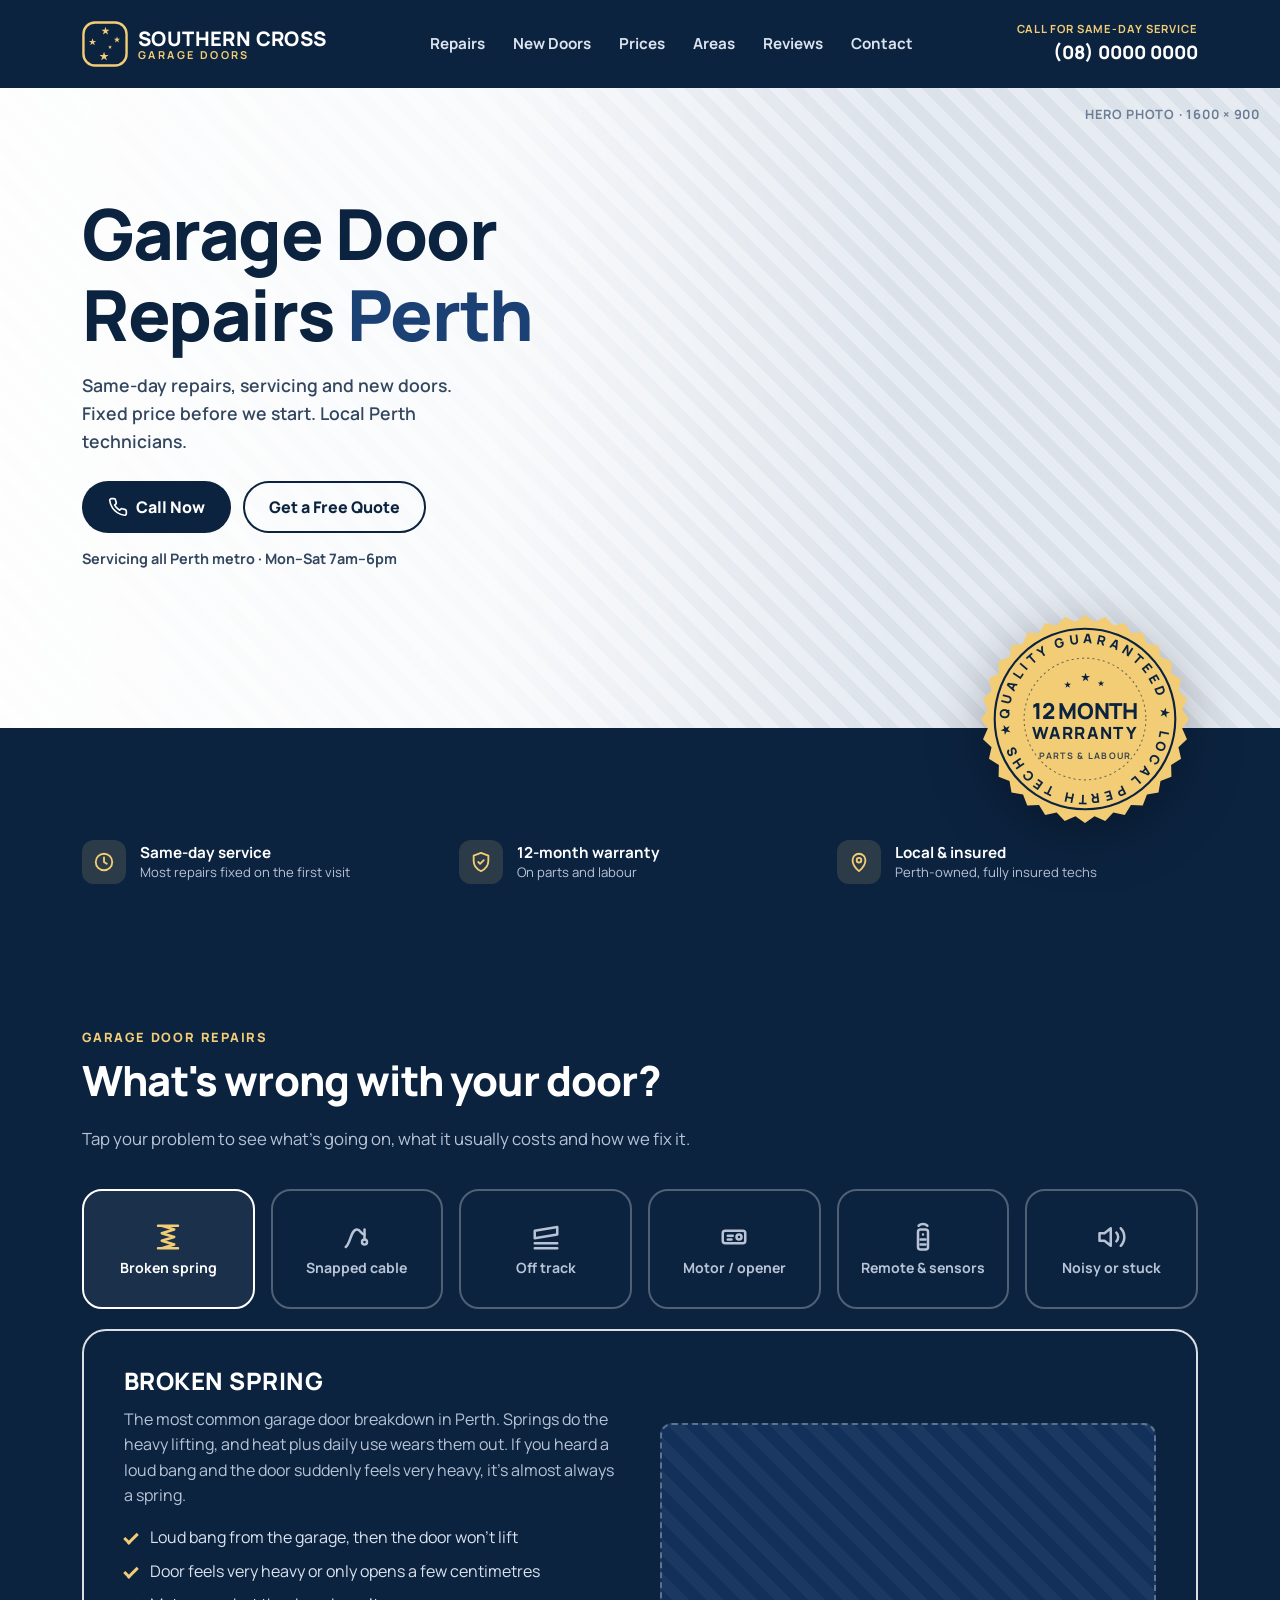
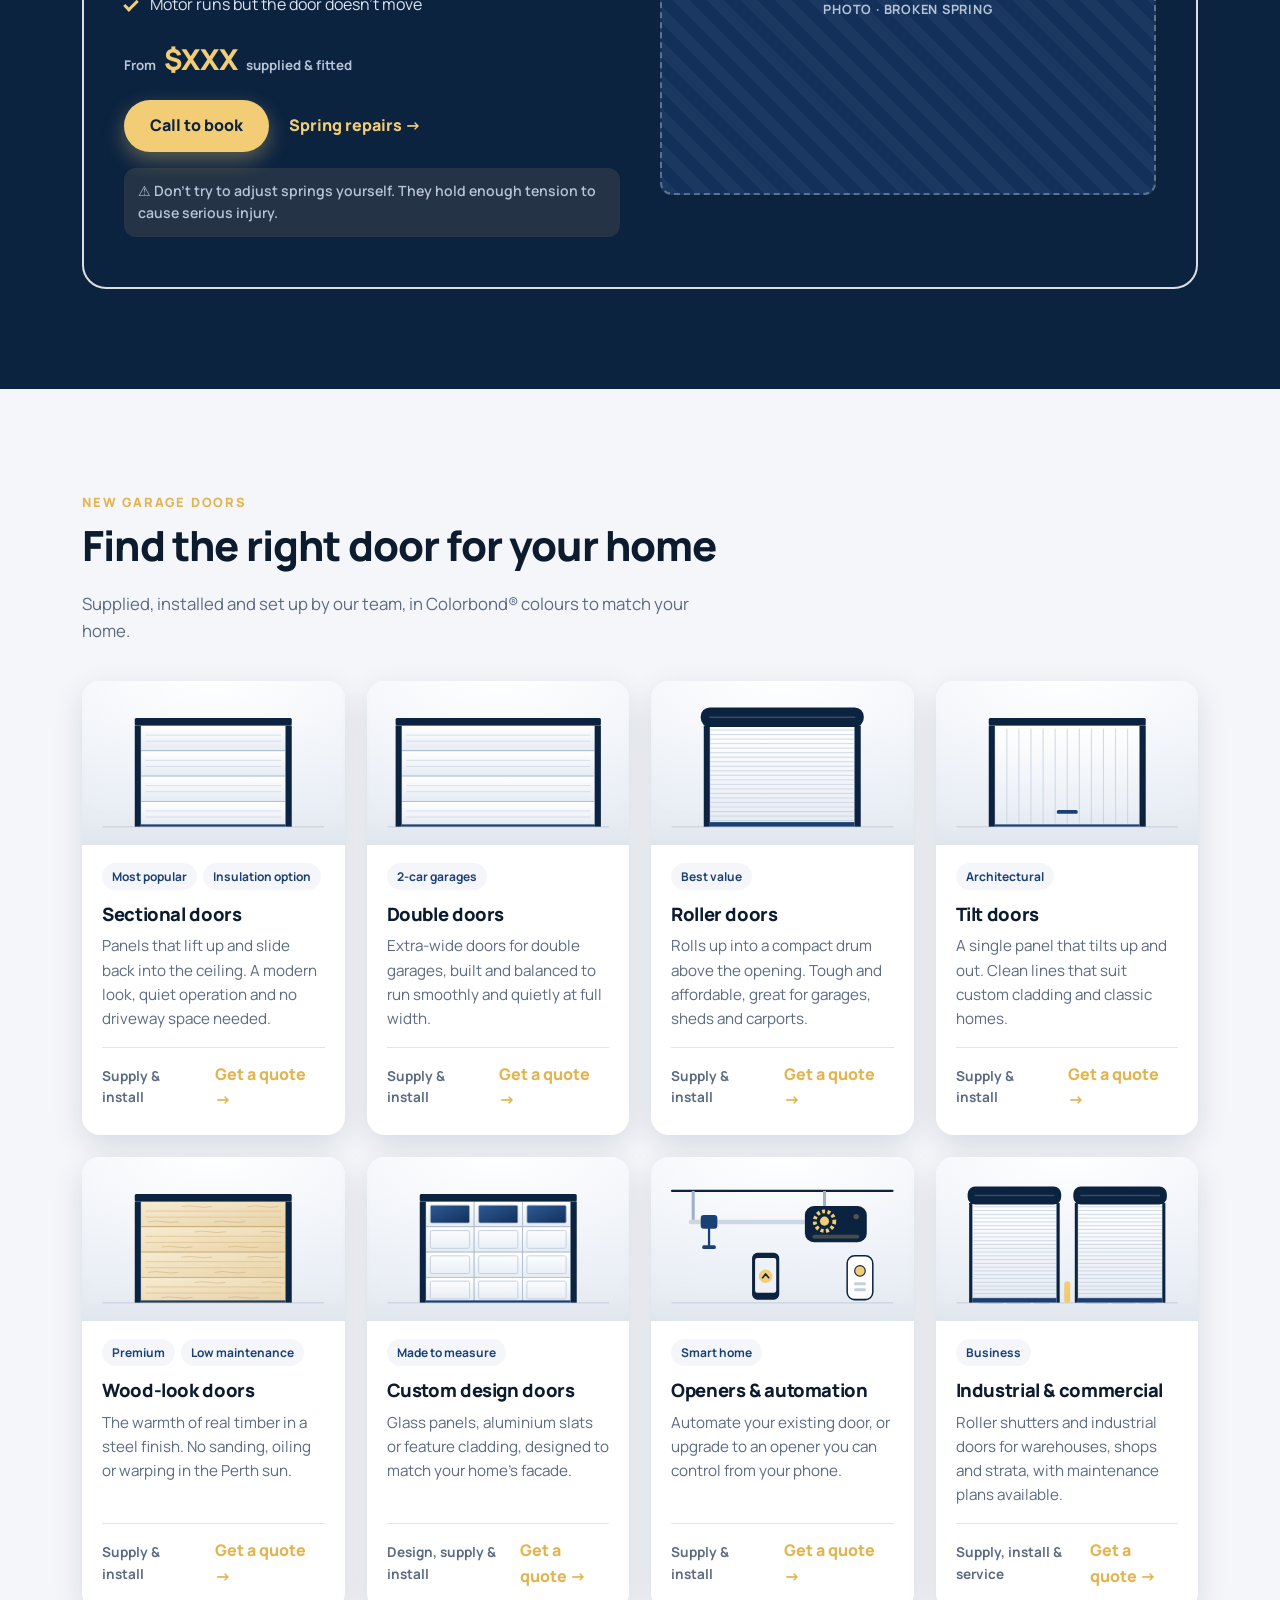
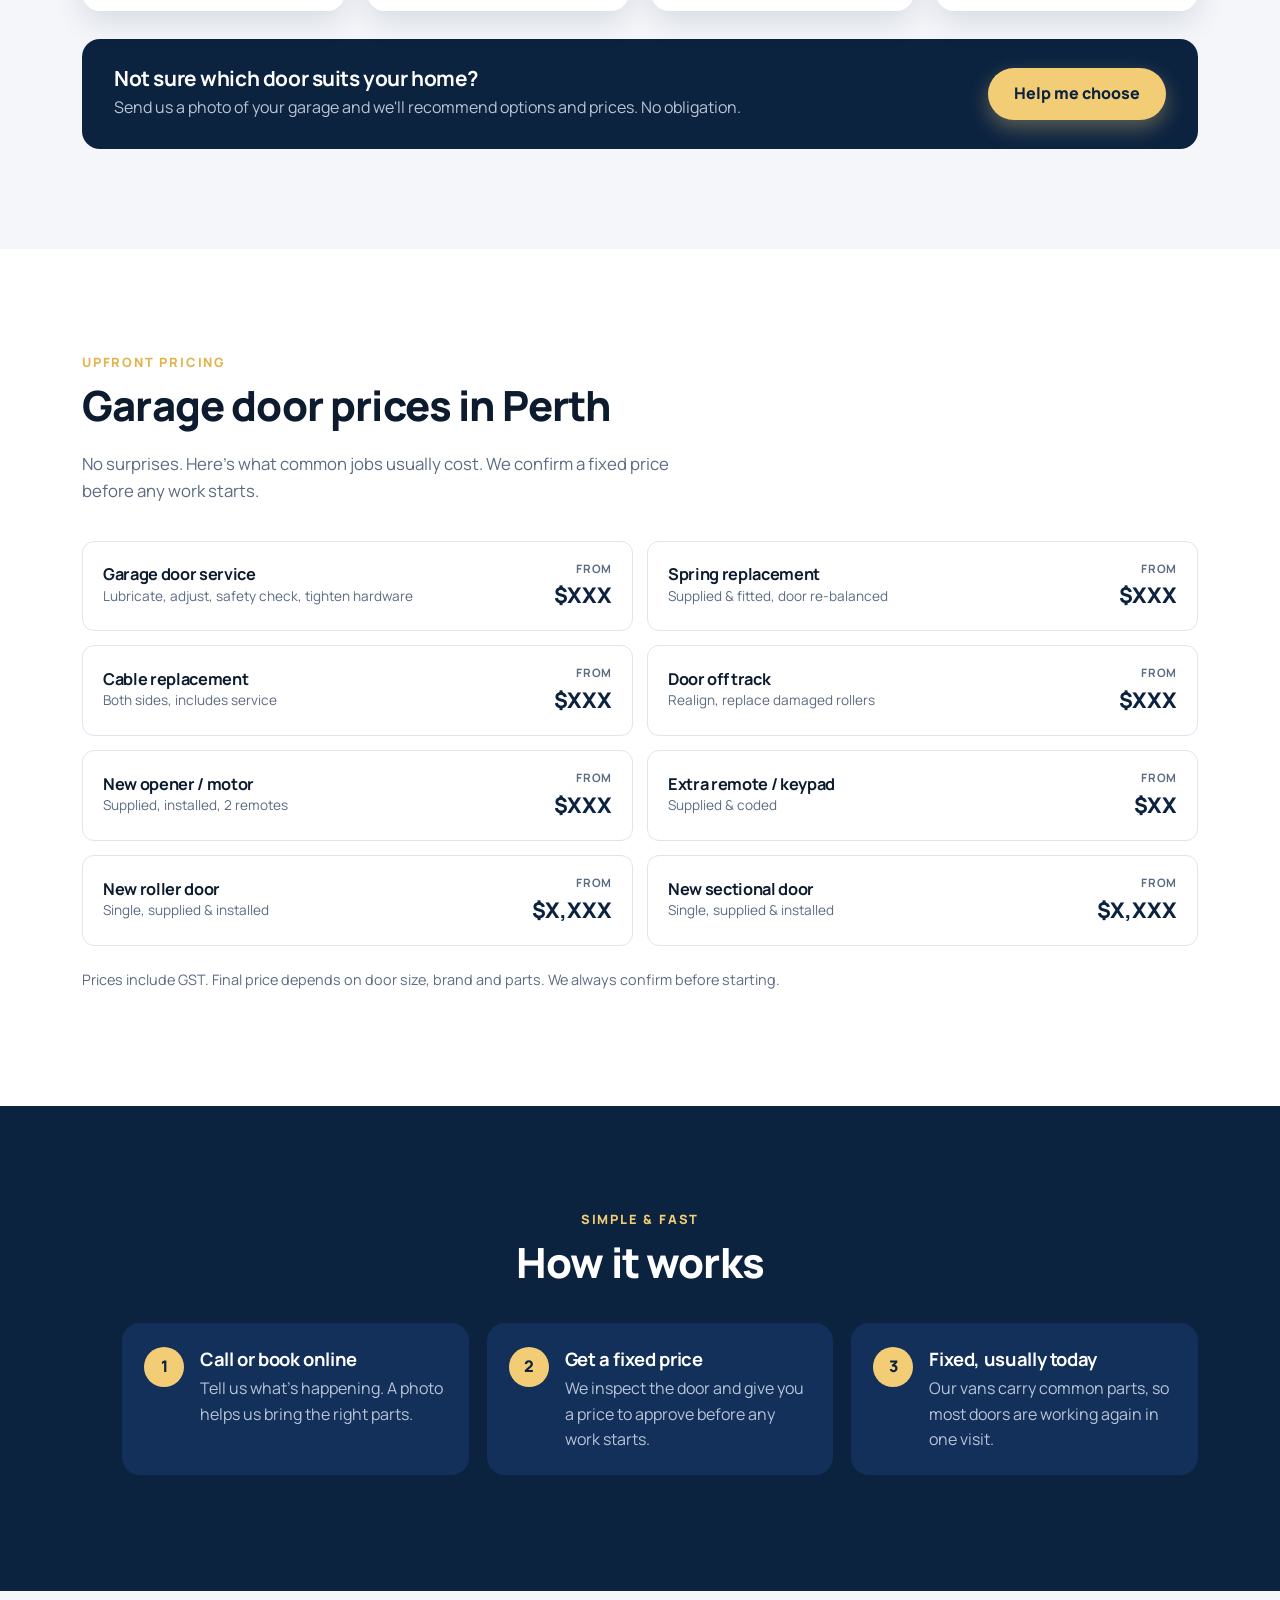
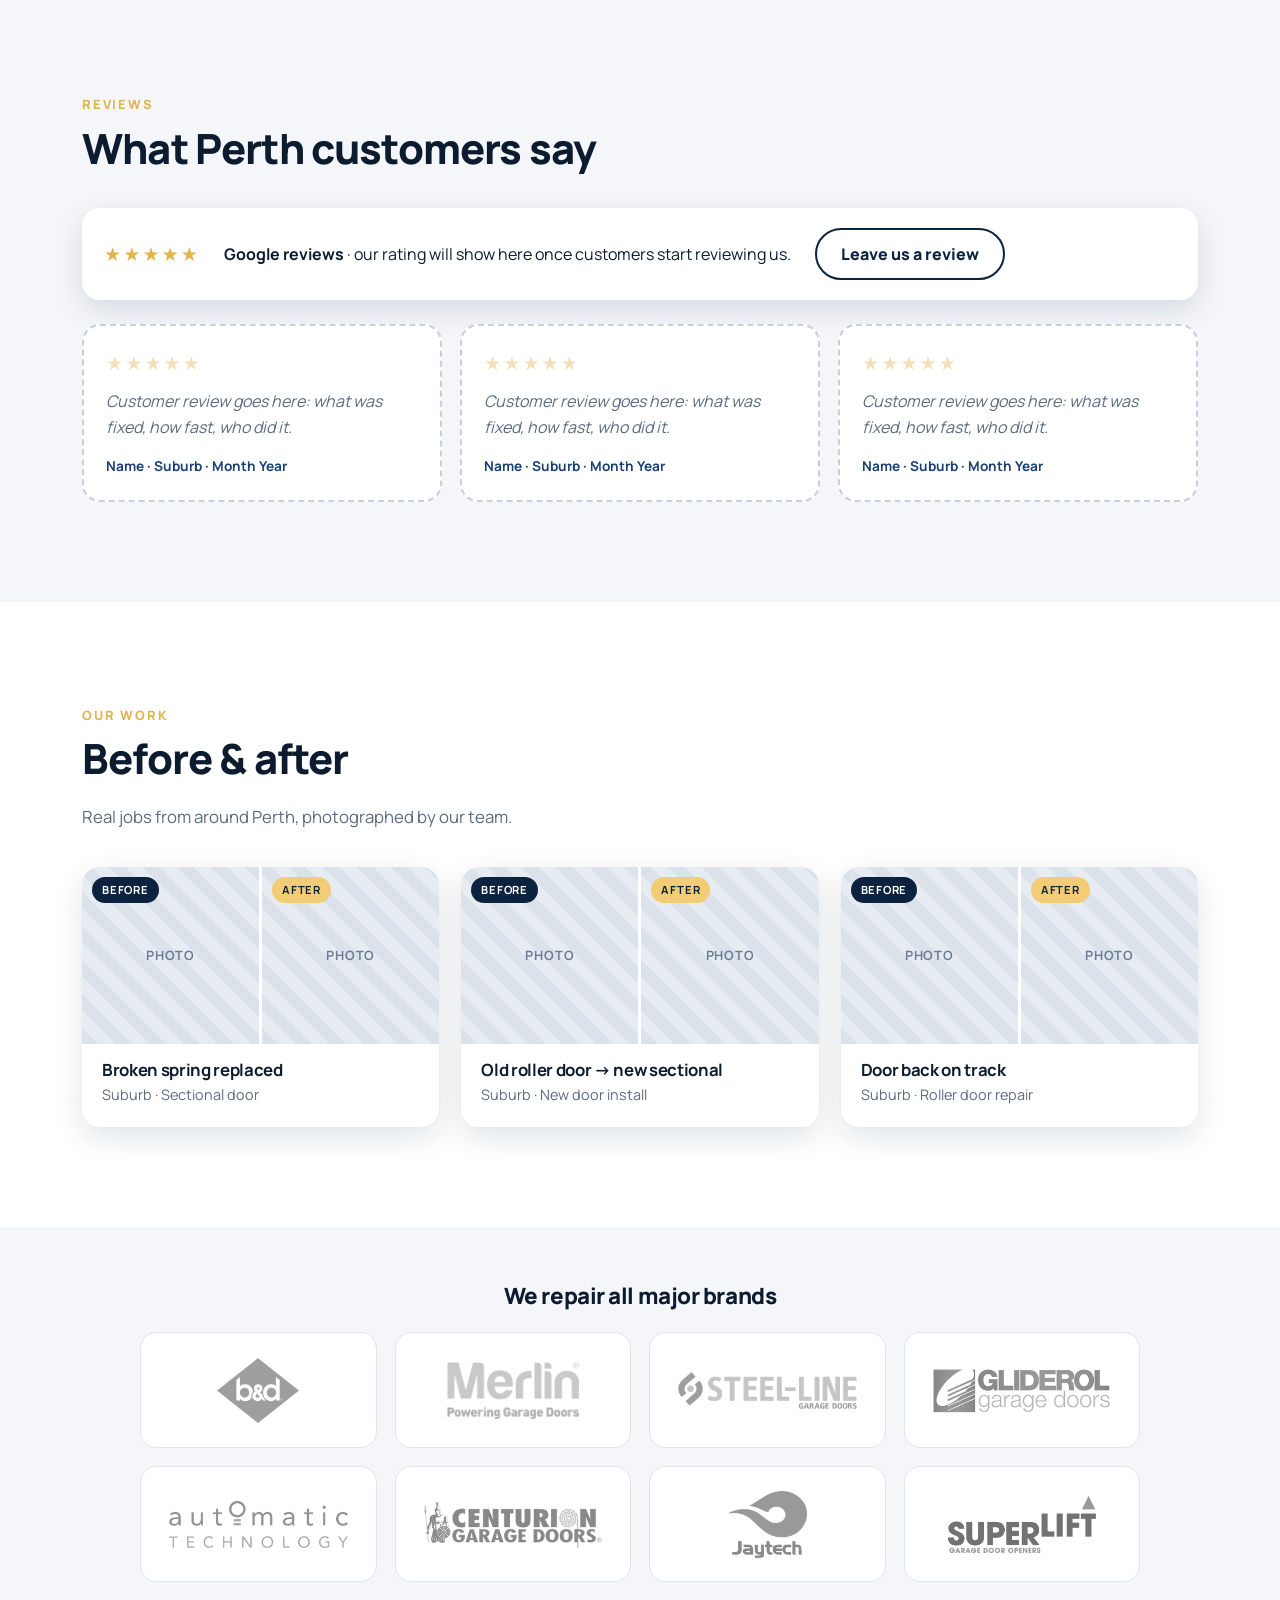
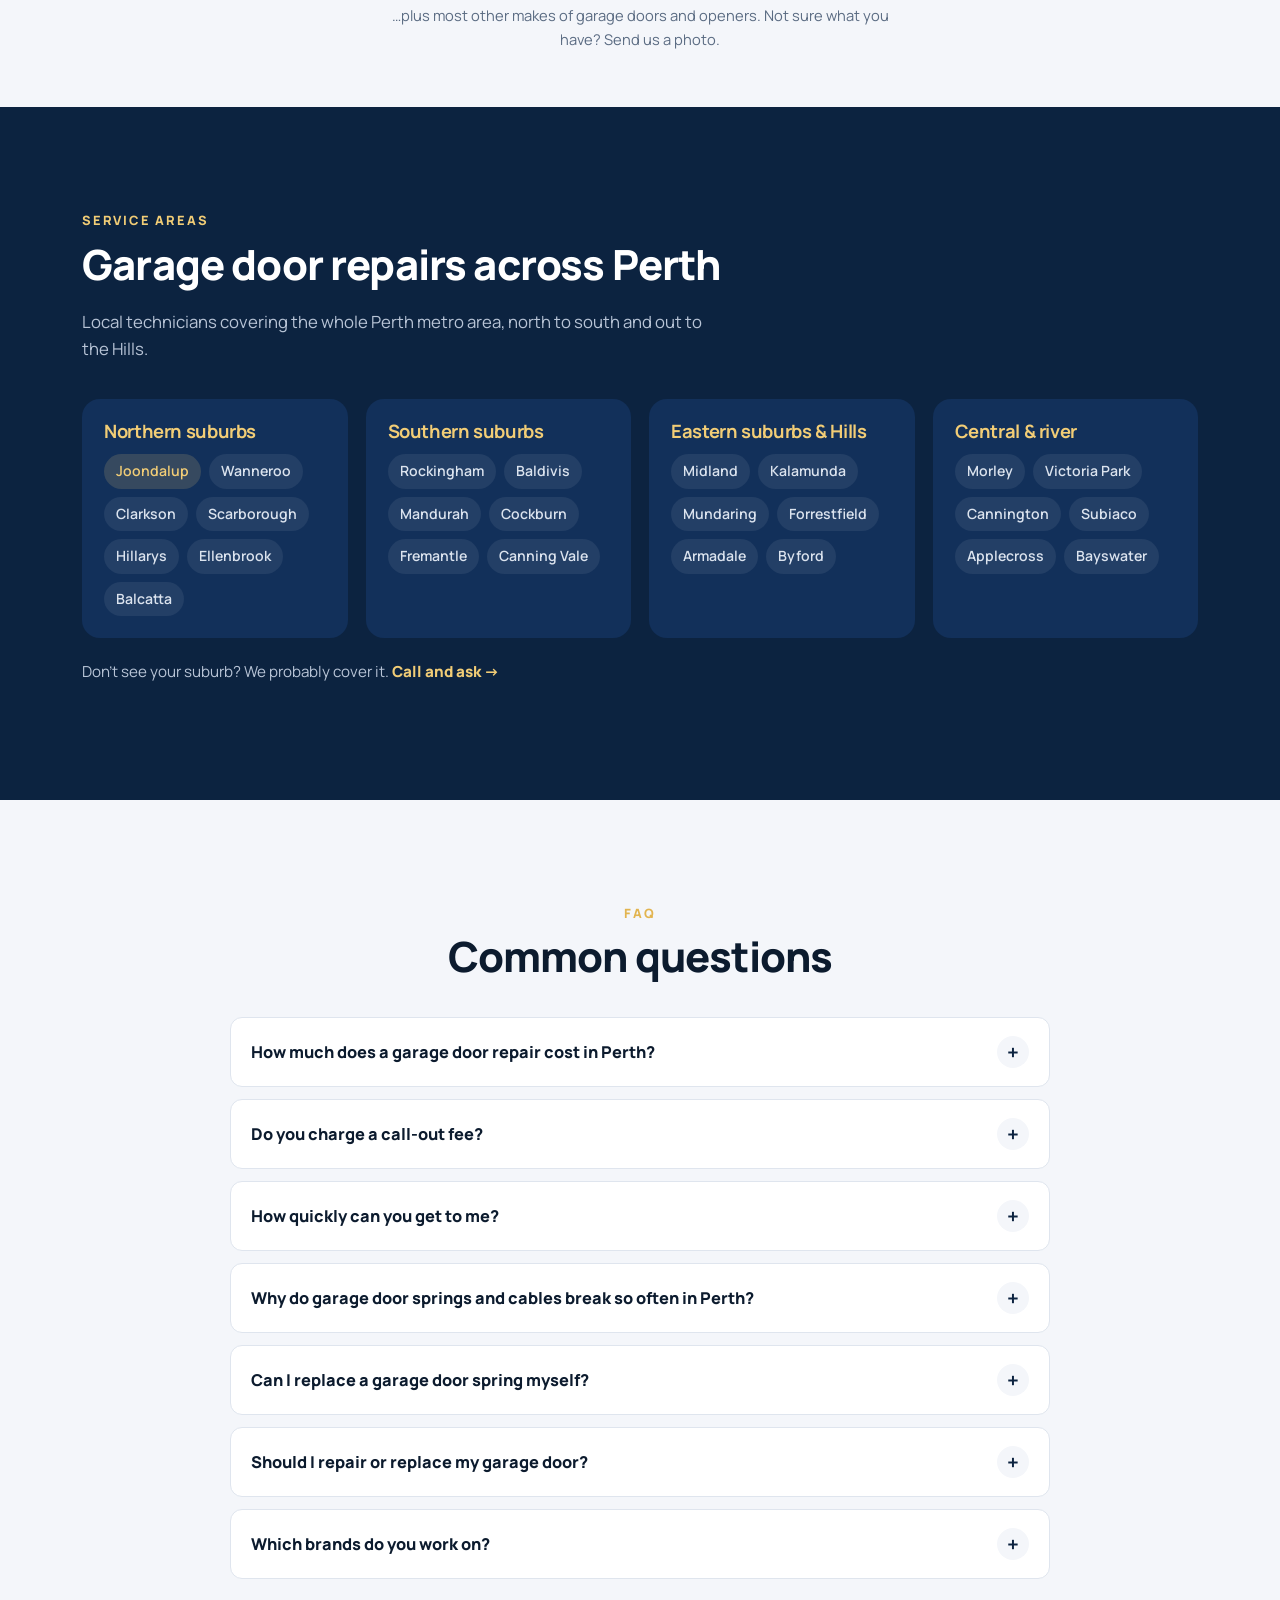
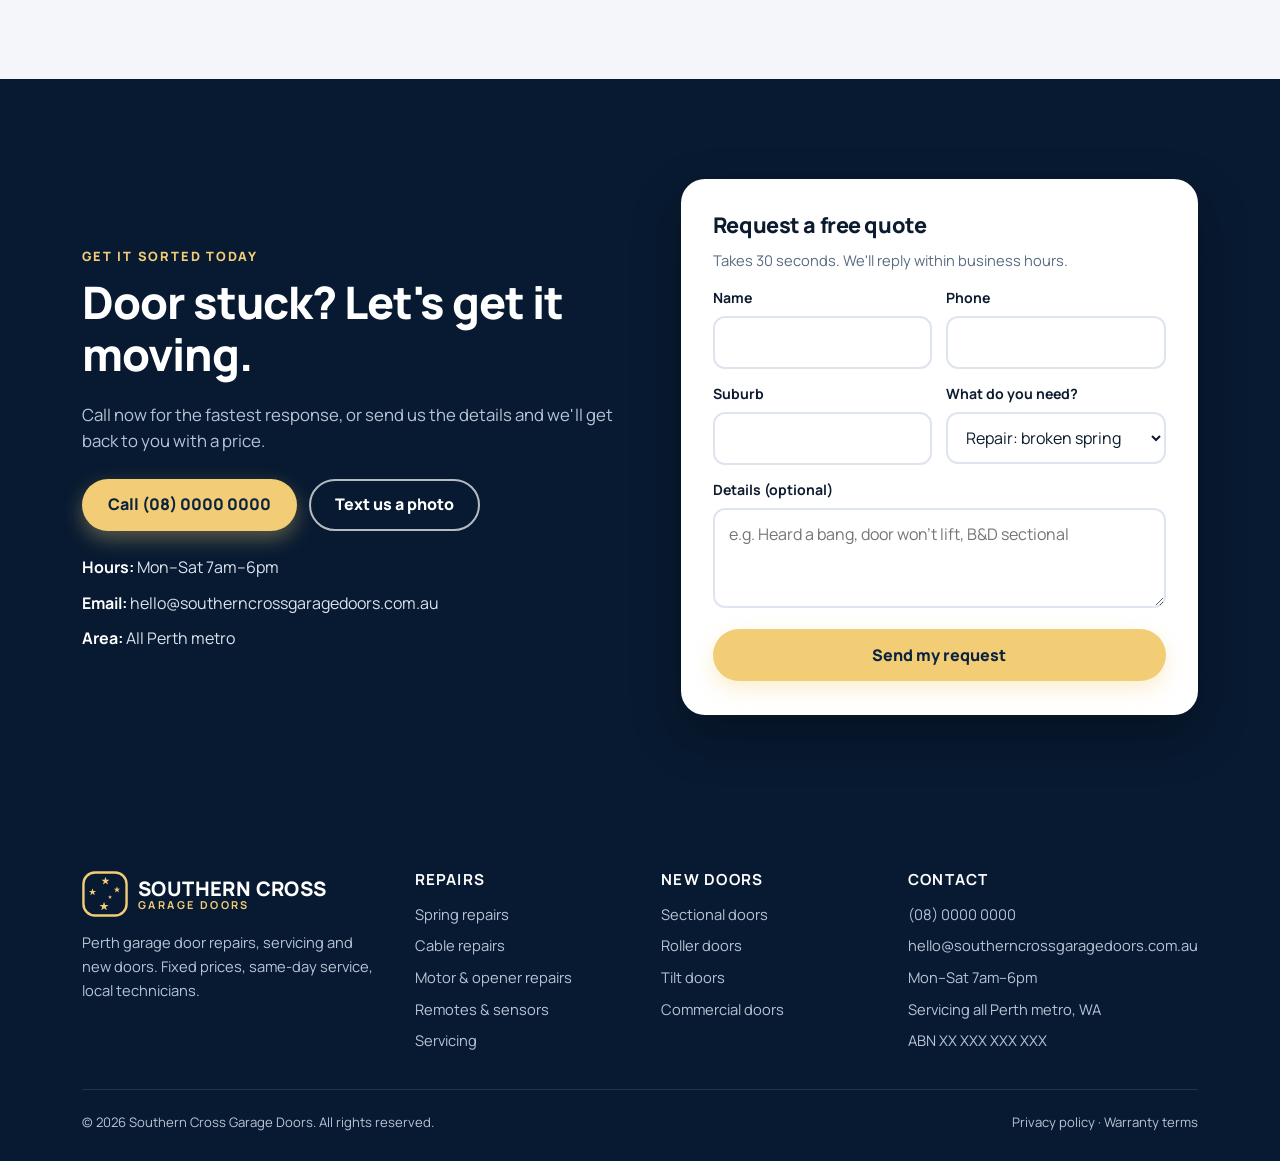
==== commit dc024107: "Add files via upload" ====
--- a/index.html
+++ b/index.html
@@ -54,6 +54,13 @@
 
   <!-- Reusable star shape for the logo -->
   <svg width="0" height="0" style="position:absolute" aria-hidden="true">
+    <defs>
+      <linearGradient id="g-interior" x1="0" y1="0" x2="0" y2="1"><stop offset="0" stop-color="#081a31"/><stop offset="1" stop-color="#163864"/></linearGradient>
+      <radialGradient id="g-glow" cx="0.5" cy="0" r="0.75"><stop offset="0" stop-color="#f2cd76" stop-opacity="0.75"/><stop offset="1" stop-color="#f2cd76" stop-opacity="0"/></radialGradient>
+      <linearGradient id="g-panel" x1="0" y1="0" x2="0" y2="1"><stop offset="0" stop-color="#ffffff"/><stop offset="1" stop-color="#e6ecf4"/></linearGradient>
+      <linearGradient id="g-wood" x1="0" y1="0" x2="1" y2="1"><stop offset="0" stop-color="#f7ebd2"/><stop offset="1" stop-color="#e9d3a6"/></linearGradient>
+      <linearGradient id="g-glass" x1="0" y1="0" x2="1" y2="1"><stop offset="0" stop-color="#2d5a96"/><stop offset="1" stop-color="#12305a"/></linearGradient>
+    </defs>
     <symbol id="star" viewBox="-1 -1 2 2"><polygon points="0,-1 0.2245,-0.309 0.951,-0.309 0.363,0.118 0.588,0.809 0,0.382 -0.588,0.809 -0.363,0.118 -0.951,-0.309 -0.2245,-0.309" fill="currentColor"/></symbol>
     <symbol id="logo-mark" viewBox="0 0 48 48">
       <rect x="1.5" y="1.5" width="45" height="45" rx="12" fill="none" stroke="#f2cd76" stroke-width="2.5"/>
@@ -161,10 +168,6 @@
           <li class="trust-item reveal">
             <span class="trust-icon"><svg viewBox="0 0 24 24" fill="none" stroke="currentColor" stroke-width="2" stroke-linecap="round"><circle cx="12" cy="12" r="9"/><path d="M12 7v5l3 2"/></svg></span>
             <div><strong>Same-day service</strong><span>Most repairs fixed on the first visit</span></div>
-          </li>
-          <li class="trust-item reveal">
-            <span class="trust-icon"><svg viewBox="0 0 24 24" fill="none" stroke="currentColor" stroke-width="2" stroke-linecap="round"><path d="M12 1v22M17 5H9.5a3.5 3.5 0 0 0 0 7h5a3.5 3.5 0 0 1 0 7H6"/></svg></span>
-            <div><strong>Fixed price upfront</strong><span>You approve it before we start</span></div>
           </li>
           <li class="trust-item reveal">
             <span class="trust-icon"><svg viewBox="0 0 24 24" fill="none" stroke="currentColor" stroke-width="2" stroke-linecap="round" stroke-linejoin="round"><path d="M12 2l8 3v6c0 5-3.5 9-8 11-4.5-2-8-6-8-11V5z"/><path d="M9 12l2 2 4-4"/></svg></span>
@@ -337,59 +340,77 @@
           <p class="section-intro">Supplied, installed and set up by our team, in Colorbond® colours to match your home.</p>
         </div>
 
-        <div class="card-grid">
+        <div class="card-grid card-grid--doors">
           <article class="door-card reveal">
-            <div class="ph">Photo · sectional door</div>
+            <div class="door-art" aria-hidden="true"><svg viewBox="0 0 320 200" preserveAspectRatio="xMidYMid meet" focusable="false"><defs><clipPath id="clip-sec"><rect x="64" y="44" width="192" height="134"/></clipPath></defs><line class="da-ground" x1="14" y1="178" x2="306" y2="178"/><clipPath id="clip-in-sec"><rect x="64" y="44" width="192" height="134"/></clipPath><g clip-path="url(#clip-in-sec)"><rect class="da-interior" x="64" y="44" width="192" height="134"/><ellipse class="da-glow" cx="160.0" cy="48" rx="92" ry="74"/><rect class="da-lamp" x="150.0" y="46" width="20" height="3" rx="1.5"/><rect class="da-floor" x="64" y="162" width="192" height="16"/></g><g class="da-car" transform="translate(160 176) scale(1) translate(-160 -176)"><path class="da-car-roof" d="M122 138 L132 116 Q134 112 139 112 L181 112 Q186 112 188 116 L198 138 Z"/><path class="da-car-glass" d="M129 136 L137 119 L183 119 L191 136 Z"/><rect class="da-car-body" x="110" y="135" width="100" height="29" rx="9"/><rect class="da-car-grille" x="145" y="146" width="30" height="8" rx="2.5"/><ellipse class="da-head" cx="126" cy="148" rx="8" ry="4"/><ellipse class="da-head" cx="194" cy="148" rx="8" ry="4"/><rect class="da-wheel" x="116" y="161" width="15" height="15" rx="3"/><rect class="da-wheel" x="189" y="161" width="15" height="15" rx="3"/></g><g clip-path="url(#clip-sec)"><g class="da-slide"><rect class="da-panel" x="64" y="44.0" width="192" height="33.5"/><line class="da-groove" x1="70" y1="56.7" x2="250" y2="56.7"/><line class="da-groove" x1="70" y1="64.8" x2="250" y2="64.8"/><rect class="da-panel" x="64" y="77.5" width="192" height="33.5"/><line class="da-groove" x1="70" y1="90.2" x2="250" y2="90.2"/><line class="da-groove" x1="70" y1="98.3" x2="250" y2="98.3"/><rect class="da-panel" x="64" y="111.0" width="192" height="33.5"/><line class="da-groove" x1="70" y1="123.7" x2="250" y2="123.7"/><line class="da-groove" x1="70" y1="131.8" x2="250" y2="131.8"/><rect class="da-panel" x="64" y="144.5" width="192" height="33.5"/><line class="da-groove" x1="70" y1="157.2" x2="250" y2="157.2"/><line class="da-groove" x1="70" y1="165.3" x2="250" y2="165.3"/><rect class="da-seal" x="64" y="175" width="192" height="3"/></g></g><rect class="da-frame" x="56" y="34" width="208" height="10" rx="2"/><rect class="da-frame" x="56" y="44" width="8" height="134"/><rect class="da-frame" x="256" y="44" width="8" height="134"/></svg></div>
             <div class="door-card-body">
               <div class="tag-row"><span class="tag">Most popular</span><span class="tag">Insulation option</span></div>
               <h3>Sectional doors</h3>
-              <p>Panels that lift up and slide back into the ceiling. A modern look, quiet operation and no drive-way space needed.</p>
-              <div class="door-card-foot"><span class="from-price">From <strong>$X,XXX</strong></span><a class="link-arrow" href="#quote">Quote →</a></div>
+              <p>Panels that lift up and slide back into the ceiling. A modern look, quiet operation and no driveway space needed.</p>
+              <div class="door-card-foot"><span class="door-card-note">Supply &amp; install</span><a class="link-arrow" href="#quote">Get a quote →</a></div>
             </div>
           </article>
           <article class="door-card reveal">
-            <div class="ph">Photo · roller door</div>
+            <div class="door-art" aria-hidden="true"><svg viewBox="0 0 320 200" preserveAspectRatio="xMidYMid meet" focusable="false"><defs><clipPath id="clip-dbl"><rect x="32" y="44" width="256" height="134"/></clipPath></defs><line class="da-ground" x1="14" y1="178" x2="306" y2="178"/><clipPath id="clip-in-dbl"><rect x="32" y="44" width="256" height="134"/></clipPath><g clip-path="url(#clip-in-dbl)"><rect class="da-interior" x="32" y="44" width="256" height="134"/><ellipse class="da-glow" cx="160.0" cy="48" rx="123" ry="74"/><rect class="da-lamp" x="150.0" y="46" width="20" height="3" rx="1.5"/><rect class="da-floor" x="32" y="162" width="256" height="16"/></g><g class="da-car" transform="translate(98 176) scale(0.92) translate(-160 -176)"><path class="da-car-roof" d="M122 138 L132 116 Q134 112 139 112 L181 112 Q186 112 188 116 L198 138 Z"/><path class="da-car-glass" d="M129 136 L137 119 L183 119 L191 136 Z"/><rect class="da-car-body" x="110" y="135" width="100" height="29" rx="9"/><rect class="da-car-grille" x="145" y="146" width="30" height="8" rx="2.5"/><ellipse class="da-head" cx="126" cy="148" rx="8" ry="4"/><ellipse class="da-head" cx="194" cy="148" rx="8" ry="4"/><rect class="da-wheel" x="116" y="161" width="15" height="15" rx="3"/><rect class="da-wheel" x="189" y="161" width="15" height="15" rx="3"/></g><g class="da-car" transform="translate(222 176) scale(0.92) translate(-160 -176)"><path class="da-car-roof" d="M122 138 L132 116 Q134 112 139 112 L181 112 Q186 112 188 116 L198 138 Z"/><path class="da-car-glass" d="M129 136 L137 119 L183 119 L191 136 Z"/><rect class="da-car-body" x="110" y="135" width="100" height="29" rx="9"/><rect class="da-car-grille" x="145" y="146" width="30" height="8" rx="2.5"/><ellipse class="da-head" cx="126" cy="148" rx="8" ry="4"/><ellipse class="da-head" cx="194" cy="148" rx="8" ry="4"/><rect class="da-wheel" x="116" y="161" width="15" height="15" rx="3"/><rect class="da-wheel" x="189" y="161" width="15" height="15" rx="3"/></g><g clip-path="url(#clip-dbl)"><g class="da-slide"><rect class="da-panel" x="32" y="44.0" width="256" height="33.5"/><line class="da-groove" x1="38" y1="56.7" x2="282" y2="56.7"/><line class="da-groove" x1="38" y1="64.8" x2="282" y2="64.8"/><rect class="da-panel" x="32" y="77.5" width="256" height="33.5"/><line class="da-groove" x1="38" y1="90.2" x2="282" y2="90.2"/><line class="da-groove" x1="38" y1="98.3" x2="282" y2="98.3"/><rect class="da-panel" x="32" y="111.0" width="256" height="33.5"/><line class="da-groove" x1="38" y1="123.7" x2="282" y2="123.7"/><line class="da-groove" x1="38" y1="131.8" x2="282" y2="131.8"/><rect class="da-panel" x="32" y="144.5" width="256" height="33.5"/><line class="da-groove" x1="38" y1="157.2" x2="282" y2="157.2"/><line class="da-groove" x1="38" y1="165.3" x2="282" y2="165.3"/><rect class="da-seal" x="32" y="175" width="256" height="3"/></g></g><rect class="da-frame" x="24" y="34" width="272" height="10" rx="2"/><rect class="da-frame" x="24" y="44" width="8" height="134"/><rect class="da-frame" x="288" y="44" width="8" height="134"/></svg></div>
+            <div class="door-card-body">
+              <div class="tag-row"><span class="tag">2-car garages</span></div>
+              <h3>Double doors</h3>
+              <p>Extra-wide doors for double garages, built and balanced to run smoothly and quietly at full width.</p>
+              <div class="door-card-foot"><span class="door-card-note">Supply &amp; install</span><a class="link-arrow" href="#quote">Get a quote →</a></div>
+            </div>
+          </article>
+          <article class="door-card reveal">
+            <div class="door-art" aria-hidden="true"><svg viewBox="0 0 320 200" preserveAspectRatio="xMidYMid meet" focusable="false"><defs><clipPath id="clip-rol"><rect x="64" y="44" width="192" height="134"/></clipPath></defs><line class="da-ground" x1="14" y1="178" x2="306" y2="178"/><clipPath id="clip-in-rol"><rect x="64" y="44" width="192" height="134"/></clipPath><g clip-path="url(#clip-in-rol)"><rect class="da-interior" x="64" y="44" width="192" height="134"/><ellipse class="da-glow" cx="160.0" cy="48" rx="92" ry="74"/><rect class="da-lamp" x="150.0" y="46" width="20" height="3" rx="1.5"/><rect class="da-floor" x="64" y="162" width="192" height="16"/></g><g class="da-car" transform="translate(160 176) scale(1) translate(-160 -176)"><path class="da-car-roof" d="M122 138 L132 116 Q134 112 139 112 L181 112 Q186 112 188 116 L198 138 Z"/><path class="da-car-glass" d="M129 136 L137 119 L183 119 L191 136 Z"/><rect class="da-car-body" x="110" y="135" width="100" height="29" rx="9"/><rect class="da-car-grille" x="145" y="146" width="30" height="8" rx="2.5"/><ellipse class="da-head" cx="126" cy="148" rx="8" ry="4"/><ellipse class="da-head" cx="194" cy="148" rx="8" ry="4"/><rect class="da-wheel" x="116" y="161" width="15" height="15" rx="3"/><rect class="da-wheel" x="189" y="161" width="15" height="15" rx="3"/></g><g clip-path="url(#clip-rol)"><g class="da-roll"><rect class="da-panel" x="64" y="44" width="192" height="134"/><line class="da-slat" x1="64" y1="50" x2="256" y2="50"/><line class="da-slat" x1="64" y1="56" x2="256" y2="56"/><line class="da-slat" x1="64" y1="62" x2="256" y2="62"/><line class="da-slat" x1="64" y1="68" x2="256" y2="68"/><line class="da-slat" x1="64" y1="74" x2="256" y2="74"/><line class="da-slat" x1="64" y1="80" x2="256" y2="80"/><line class="da-slat" x1="64" y1="86" x2="256" y2="86"/><line class="da-slat" x1="64" y1="92" x2="256" y2="92"/><line class="da-slat" x1="64" y1="98" x2="256" y2="98"/><line class="da-slat" x1="64" y1="104" x2="256" y2="104"/><line class="da-slat" x1="64" y1="110" x2="256" y2="110"/><line class="da-slat" x1="64" y1="116" x2="256" y2="116"/><line class="da-slat" x1="64" y1="122" x2="256" y2="122"/><line class="da-slat" x1="64" y1="128" x2="256" y2="128"/><line class="da-slat" x1="64" y1="134" x2="256" y2="134"/><line class="da-slat" x1="64" y1="140" x2="256" y2="140"/><line class="da-slat" x1="64" y1="146" x2="256" y2="146"/><line class="da-slat" x1="64" y1="152" x2="256" y2="152"/><line class="da-slat" x1="64" y1="158" x2="256" y2="158"/><line class="da-slat" x1="64" y1="164" x2="256" y2="164"/><line class="da-slat" x1="64" y1="170" x2="256" y2="170"/><rect class="da-rail" x="64" y="172" width="192" height="6"/></g></g><rect class="da-frame" x="56" y="44" width="8" height="134"/><rect class="da-frame" x="256" y="44" width="8" height="134"/><rect class="da-frame" x="52" y="20" width="216" height="26" rx="12"/><path class="da-hood-line" d="M64 33 H256"/></svg></div>
             <div class="door-card-body">
               <div class="tag-row"><span class="tag">Best value</span></div>
               <h3>Roller doors</h3>
-              <p>Rolls up into a compact drum above the opening. Tough, affordable and great for sheds, carports and standard garages.</p>
-              <div class="door-card-foot"><span class="from-price">From <strong>$X,XXX</strong></span><a class="link-arrow" href="#quote">Quote →</a></div>
+              <p>Rolls up into a compact drum above the opening. Tough and affordable, great for garages, sheds and carports.</p>
+              <div class="door-card-foot"><span class="door-card-note">Supply &amp; install</span><a class="link-arrow" href="#quote">Get a quote →</a></div>
             </div>
           </article>
           <article class="door-card reveal">
-            <div class="ph">Photo · tilt door</div>
+            <div class="door-art" aria-hidden="true"><svg viewBox="0 0 320 200" preserveAspectRatio="xMidYMid meet" focusable="false"><defs><clipPath id="clip-tlt"><rect x="64" y="36" width="192" height="142"/></clipPath></defs><line class="da-ground" x1="14" y1="178" x2="306" y2="178"/><clipPath id="clip-in-tlt"><rect x="64" y="44" width="192" height="134"/></clipPath><g clip-path="url(#clip-in-tlt)"><rect class="da-interior" x="64" y="44" width="192" height="134"/><ellipse class="da-glow" cx="160.0" cy="48" rx="92" ry="74"/><rect class="da-lamp" x="150.0" y="46" width="20" height="3" rx="1.5"/><rect class="da-floor" x="64" y="162" width="192" height="16"/></g><g class="da-car" transform="translate(160 176) scale(1) translate(-160 -176)"><path class="da-car-roof" d="M122 138 L132 116 Q134 112 139 112 L181 112 Q186 112 188 116 L198 138 Z"/><path class="da-car-glass" d="M129 136 L137 119 L183 119 L191 136 Z"/><rect class="da-car-body" x="110" y="135" width="100" height="29" rx="9"/><rect class="da-car-grille" x="145" y="146" width="30" height="8" rx="2.5"/><ellipse class="da-head" cx="126" cy="148" rx="8" ry="4"/><ellipse class="da-head" cx="194" cy="148" rx="8" ry="4"/><rect class="da-wheel" x="116" y="161" width="15" height="15" rx="3"/><rect class="da-wheel" x="189" y="161" width="15" height="15" rx="3"/></g><g clip-path="url(#clip-tlt)"><g class="da-tilt"><rect class="da-panel" x="64" y="44" width="192" height="134"/><line class="da-board" x1="80" y1="48" x2="80" y2="174"/><line class="da-board" x1="96" y1="48" x2="96" y2="174"/><line class="da-board" x1="112" y1="48" x2="112" y2="174"/><line class="da-board" x1="128" y1="48" x2="128" y2="174"/><line class="da-board" x1="144" y1="48" x2="144" y2="174"/><line class="da-board" x1="160" y1="48" x2="160" y2="174"/><line class="da-board" x1="176" y1="48" x2="176" y2="174"/><line class="da-board" x1="192" y1="48" x2="192" y2="174"/><line class="da-board" x1="208" y1="48" x2="208" y2="174"/><line class="da-board" x1="224" y1="48" x2="224" y2="174"/><line class="da-board" x1="240" y1="48" x2="240" y2="174"/><rect class="da-handle" x="146.0" y="156" width="28" height="5" rx="2.5"/><rect class="da-seal" x="64" y="175" width="192" height="3"/></g></g><rect class="da-frame" x="56" y="34" width="208" height="10" rx="2"/><rect class="da-frame" x="56" y="44" width="8" height="134"/><rect class="da-frame" x="256" y="44" width="8" height="134"/></svg></div>
             <div class="door-card-body">
               <div class="tag-row"><span class="tag">Architectural</span></div>
               <h3>Tilt doors</h3>
               <p>A single panel that tilts up and out. Clean lines that suit custom cladding and classic homes.</p>
-              <div class="door-card-foot"><span class="from-price">From <strong>$X,XXX</strong></span><a class="link-arrow" href="#quote">Quote →</a></div>
+              <div class="door-card-foot"><span class="door-card-note">Supply &amp; install</span><a class="link-arrow" href="#quote">Get a quote →</a></div>
             </div>
           </article>
           <article class="door-card reveal">
-            <div class="ph">Photo · timber-look door</div>
+            <div class="door-art" aria-hidden="true"><svg viewBox="0 0 320 200" preserveAspectRatio="xMidYMid meet" focusable="false"><defs><clipPath id="clip-wod"><rect x="64" y="44" width="192" height="134"/></clipPath></defs><line class="da-ground" x1="14" y1="178" x2="306" y2="178"/><clipPath id="clip-in-wod"><rect x="64" y="44" width="192" height="134"/></clipPath><g clip-path="url(#clip-in-wod)"><rect class="da-interior" x="64" y="44" width="192" height="134"/><ellipse class="da-glow" cx="160.0" cy="48" rx="92" ry="74"/><rect class="da-lamp" x="150.0" y="46" width="20" height="3" rx="1.5"/><rect class="da-floor" x="64" y="162" width="192" height="16"/></g><g class="da-car" transform="translate(160 176) scale(1) translate(-160 -176)"><path class="da-car-roof" d="M122 138 L132 116 Q134 112 139 112 L181 112 Q186 112 188 116 L198 138 Z"/><path class="da-car-glass" d="M129 136 L137 119 L183 119 L191 136 Z"/><rect class="da-car-body" x="110" y="135" width="100" height="29" rx="9"/><rect class="da-car-grille" x="145" y="146" width="30" height="8" rx="2.5"/><ellipse class="da-head" cx="126" cy="148" rx="8" ry="4"/><ellipse class="da-head" cx="194" cy="148" rx="8" ry="4"/><rect class="da-wheel" x="116" y="161" width="15" height="15" rx="3"/><rect class="da-wheel" x="189" y="161" width="15" height="15" rx="3"/></g><g clip-path="url(#clip-wod)"><g class="da-slide"><rect class="da-wood" x="64" y="44.0" width="192" height="33.5"/><line class="da-wood-groove" x1="70" y1="56.7" x2="250" y2="56.7"/><line class="da-wood-groove" x1="70" y1="64.8" x2="250" y2="64.8"/><path class="da-grain" d="M74 70.8 q10 -2 20 0 t20 0"/><path class="da-grain" d="M118 50.7 q10 -2 20 0 t20 0"/><path class="da-grain" d="M162 70.8 q10 -2 20 0 t20 0"/><path class="da-grain" d="M206 50.7 q10 -2 20 0 t20 0"/><rect class="da-wood" x="64" y="77.5" width="192" height="33.5"/><line class="da-wood-groove" x1="70" y1="90.2" x2="250" y2="90.2"/><line class="da-wood-groove" x1="70" y1="98.3" x2="250" y2="98.3"/><path class="da-grain" d="M92 104.3 q10 -2 20 0 t20 0"/><path class="da-grain" d="M136 84.2 q10 -2 20 0 t20 0"/><path class="da-grain" d="M180 104.3 q10 -2 20 0 t20 0"/><path class="da-grain" d="M224 84.2 q10 -2 20 0 t20 0"/><rect class="da-wood" x="64" y="111.0" width="192" height="33.5"/><line class="da-wood-groove" x1="70" y1="123.7" x2="250" y2="123.7"/><line class="da-wood-groove" x1="70" y1="131.8" x2="250" y2="131.8"/><path class="da-grain" d="M74 137.8 q10 -2 20 0 t20 0"/><path class="da-grain" d="M118 117.7 q10 -2 20 0 t20 0"/><path class="da-grain" d="M162 137.8 q10 -2 20 0 t20 0"/><path class="da-grain" d="M206 117.7 q10 -2 20 0 t20 0"/><rect class="da-wood" x="64" y="144.5" width="192" height="33.5"/><line class="da-wood-groove" x1="70" y1="157.2" x2="250" y2="157.2"/><line class="da-wood-groove" x1="70" y1="165.3" x2="250" y2="165.3"/><path class="da-grain" d="M92 171.3 q10 -2 20 0 t20 0"/><path class="da-grain" d="M136 151.2 q10 -2 20 0 t20 0"/><path class="da-grain" d="M180 171.3 q10 -2 20 0 t20 0"/><path class="da-grain" d="M224 151.2 q10 -2 20 0 t20 0"/><rect class="da-seal" x="64" y="175" width="192" height="3"/></g></g><rect class="da-frame" x="56" y="34" width="208" height="10" rx="2"/><rect class="da-frame" x="56" y="44" width="8" height="134"/><rect class="da-frame" x="256" y="44" width="8" height="134"/></svg></div>
             <div class="door-card-body">
-              <div class="tag-row"><span class="tag">Premium</span></div>
-              <h3>Timber-look &amp; custom</h3>
-              <p>The warmth of timber without the upkeep, plus custom aluminium slat and feature doors.</p>
-              <div class="door-card-foot"><span class="from-price">From <strong>$X,XXX</strong></span><a class="link-arrow" href="#quote">Quote →</a></div>
+              <div class="tag-row"><span class="tag">Premium</span><span class="tag">Low maintenance</span></div>
+              <h3>Wood-look doors</h3>
+              <p>The warmth of real timber in a steel finish. No sanding, oiling or warping in the Perth sun.</p>
+              <div class="door-card-foot"><span class="door-card-note">Supply &amp; install</span><a class="link-arrow" href="#quote">Get a quote →</a></div>
             </div>
           </article>
           <article class="door-card reveal">
-            <div class="ph">Photo · opener &amp; remote</div>
+            <div class="door-art" aria-hidden="true"><svg viewBox="0 0 320 200" preserveAspectRatio="xMidYMid meet" focusable="false"><defs><clipPath id="clip-cus"><rect x="64" y="44" width="192" height="134"/></clipPath><clipPath id="clip-cus-glass"><rect x="70.0" y="49" width="52.0" height="23.5" rx="2"/><rect x="134.0" y="49" width="52.0" height="23.5" rx="2"/><rect x="198.0" y="49" width="52.0" height="23.5" rx="2"/></clipPath></defs><line class="da-ground" x1="14" y1="178" x2="306" y2="178"/><clipPath id="clip-in-cus"><rect x="64" y="44" width="192" height="134"/></clipPath><g clip-path="url(#clip-in-cus)"><rect class="da-interior" x="64" y="44" width="192" height="134"/><ellipse class="da-glow" cx="160.0" cy="48" rx="92" ry="74"/><rect class="da-lamp" x="150.0" y="46" width="20" height="3" rx="1.5"/><rect class="da-floor" x="64" y="162" width="192" height="16"/></g><g class="da-car" transform="translate(160 176) scale(1) translate(-160 -176)"><path class="da-car-roof" d="M122 138 L132 116 Q134 112 139 112 L181 112 Q186 112 188 116 L198 138 Z"/><path class="da-car-glass" d="M129 136 L137 119 L183 119 L191 136 Z"/><rect class="da-car-body" x="110" y="135" width="100" height="29" rx="9"/><rect class="da-car-grille" x="145" y="146" width="30" height="8" rx="2.5"/><ellipse class="da-head" cx="126" cy="148" rx="8" ry="4"/><ellipse class="da-head" cx="194" cy="148" rx="8" ry="4"/><rect class="da-wheel" x="116" y="161" width="15" height="15" rx="3"/><rect class="da-wheel" x="189" y="161" width="15" height="15" rx="3"/></g><g clip-path="url(#clip-cus)"><g class="da-slide da-slide--custom"><rect class="da-panel" x="64.0" y="44.0" width="64.0" height="33.5"/><rect class="da-glass" x="70.0" y="49.0" width="52.0" height="23.5" rx="2"/><rect class="da-panel" x="128.0" y="44.0" width="64.0" height="33.5"/><rect class="da-glass" x="134.0" y="49.0" width="52.0" height="23.5" rx="2"/><rect class="da-panel" x="192.0" y="44.0" width="64.0" height="33.5"/><rect class="da-glass" x="198.0" y="49.0" width="52.0" height="23.5" rx="2"/><rect class="da-panel" x="64.0" y="77.5" width="64.0" height="33.5"/><rect class="da-inset" x="70.0" y="82.5" width="52.0" height="23.5" rx="2"/><rect class="da-panel" x="128.0" y="77.5" width="64.0" height="33.5"/><rect class="da-inset" x="134.0" y="82.5" width="52.0" height="23.5" rx="2"/><rect class="da-panel" x="192.0" y="77.5" width="64.0" height="33.5"/><rect class="da-inset" x="198.0" y="82.5" width="52.0" height="23.5" rx="2"/><rect class="da-panel" x="64.0" y="111.0" width="64.0" height="33.5"/><rect class="da-inset" x="70.0" y="116.0" width="52.0" height="23.5" rx="2"/><rect class="da-panel" x="128.0" y="111.0" width="64.0" height="33.5"/><rect class="da-inset" x="134.0" y="116.0" width="52.0" height="23.5" rx="2"/><rect class="da-panel" x="192.0" y="111.0" width="64.0" height="33.5"/><rect class="da-inset" x="198.0" y="116.0" width="52.0" height="23.5" rx="2"/><rect class="da-panel" x="64.0" y="144.5" width="64.0" height="33.5"/><rect class="da-inset" x="70.0" y="149.5" width="52.0" height="23.5" rx="2"/><rect class="da-panel" x="128.0" y="144.5" width="64.0" height="33.5"/><rect class="da-inset" x="134.0" y="149.5" width="52.0" height="23.5" rx="2"/><rect class="da-panel" x="192.0" y="144.5" width="64.0" height="33.5"/><rect class="da-inset" x="198.0" y="149.5" width="52.0" height="23.5" rx="2"/><g clip-path="url(#clip-cus-glass)"><rect class="da-shine" x="4" y="44" width="34" height="33.5" transform="skewX(-20)"/></g><rect class="da-seal" x="64" y="175" width="192" height="3"/></g></g><rect class="da-frame" x="56" y="34" width="208" height="10" rx="2"/><rect class="da-frame" x="56" y="44" width="8" height="134"/><rect class="da-frame" x="256" y="44" width="8" height="134"/></svg></div>
+            <div class="door-card-body">
+              <div class="tag-row"><span class="tag">Made to measure</span></div>
+              <h3>Custom design doors</h3>
+              <p>Glass panels, aluminium slats or feature cladding, designed to match your home's facade.</p>
+              <div class="door-card-foot"><span class="door-card-note">Design, supply &amp; install</span><a class="link-arrow" href="#quote">Get a quote →</a></div>
+            </div>
+          </article>
+          <article class="door-card reveal">
+            <div class="door-art" aria-hidden="true"><svg viewBox="0 0 320 200" preserveAspectRatio="xMidYMid meet" focusable="false"><line class="da-ground" x1="14" y1="178" x2="306" y2="178"/><line class="da-ceiling" x1="14" y1="30" x2="306" y2="30"/><rect class="da-bracket" x="214" y="30" width="4" height="22"/><rect class="da-bracket" x="40" y="30" width="4" height="40"/><rect class="da-rail-bar" x="36" y="68" width="160" height="6" rx="3"/><g class="da-carriage"><rect class="da-carriage-block" x="52" y="62" width="22" height="18" rx="4"/><line class="da-arm" x1="63" y1="80" x2="63" y2="104"/><rect class="da-arm-foot" x="54" y="102" width="18" height="5" rx="2"/></g><rect class="da-motor" x="190" y="50" width="82" height="48" rx="12"/><rect class="da-motor-lens" x="200" y="88" width="62" height="5" rx="2.5"/><g class="da-gear-wrap" transform="translate(216 70)"><g class="da-gear"><circle class="da-gear-teeth" cx="0" cy="0" r="13"/><circle class="da-gear-hub" cx="0" cy="0" r="6"/></g></g><circle class="da-led" cx="258" cy="64" r="3.5"/><g transform="translate(246 116)"><rect class="da-remote" x="0" y="0" width="34" height="58" rx="10"/><circle class="da-remote-btn" cx="17" cy="20" r="7"/><rect class="da-remote-key" x="9" y="35" width="16" height="4" rx="2"/><rect class="da-remote-key" x="9" y="43" width="16" height="4" rx="2"/></g><g class="da-waves" transform="translate(262 108)"><path class="da-wave" d="M-8 -2 A10 10 0 0 1 8 -2"/><path class="da-wave" d="M-14 -7 A18 18 0 0 1 14 -7"/><path class="da-wave" d="M-20 -12 A26 26 0 0 1 20 -12"/></g><g transform="translate(120 112)"><rect class="da-phone" x="0" y="0" width="36" height="62" rx="7"/><rect class="da-phone-screen" x="4" y="7" width="28" height="46" rx="3"/><rect class="da-app-btn" x="9" y="22" width="18" height="18" rx="9"/><path class="da-app-icon" d="M14 33 L18 28 L22 33"/></g></svg></div>
             <div class="door-card-body">
               <div class="tag-row"><span class="tag">Smart home</span></div>
               <h3>Openers &amp; automation</h3>
               <p>Automate your existing door, or upgrade to an opener you can control from your phone.</p>
-              <div class="door-card-foot"><span class="from-price">From <strong>$XXX</strong></span><a class="link-arrow" href="#quote">Quote →</a></div>
+              <div class="door-card-foot"><span class="door-card-note">Supply &amp; install</span><a class="link-arrow" href="#quote">Get a quote →</a></div>
             </div>
           </article>
           <article class="door-card reveal">
-            <div class="ph">Photo · commercial roller shutter</div>
+            <div class="door-art" aria-hidden="true"><svg viewBox="0 0 320 200" preserveAspectRatio="xMidYMid meet" focusable="false"><line class="da-ground" x1="14" y1="178" x2="306" y2="178"/><defs><clipPath id="clip-com0"><rect x="34" y="46" width="112" height="132"/></clipPath></defs><clipPath id="clip-in-com0"><rect x="34" y="46" width="112" height="132"/></clipPath><g clip-path="url(#clip-in-com0)"><rect class="da-interior" x="34" y="46" width="112" height="132"/><ellipse class="da-glow" cx="90.0" cy="50" rx="54" ry="73"/><rect class="da-lamp" x="80.0" y="48" width="20" height="3" rx="1.5"/><rect class="da-floor" x="34" y="162" width="112" height="16"/></g><rect class="da-box" x="42" y="152" width="34" height="26" rx="2"/><line class="da-tape" x1="59.0" y1="152" x2="59.0" y2="163.7"/><rect class="da-box" x="78" y="152" width="34" height="26" rx="2"/><line class="da-tape" x1="95.0" y1="152" x2="95.0" y2="163.7"/><rect class="da-box" x="60" y="126" width="34" height="26" rx="2"/><line class="da-tape" x1="77.0" y1="126" x2="77.0" y2="137.7"/><rect class="da-box" x="114" y="156" width="24" height="22" rx="2"/><line class="da-tape" x1="126.0" y1="156" x2="126.0" y2="165.9"/><rect class="da-pallet" x="40" y="176" width="100" height="2"/><g clip-path="url(#clip-com0)"><g class="da-roll da-roll--0"><rect class="da-panel" x="34" y="46" width="112" height="132"/><line class="da-slat" x1="34" y1="51" x2="146" y2="51"/><line class="da-slat" x1="34" y1="56" x2="146" y2="56"/><line class="da-slat" x1="34" y1="61" x2="146" y2="61"/><line class="da-slat" x1="34" y1="66" x2="146" y2="66"/><line class="da-slat" x1="34" y1="71" x2="146" y2="71"/><line class="da-slat" x1="34" y1="76" x2="146" y2="76"/><line class="da-slat" x1="34" y1="81" x2="146" y2="81"/><line class="da-slat" x1="34" y1="86" x2="146" y2="86"/><line class="da-slat" x1="34" y1="91" x2="146" y2="91"/><line class="da-slat" x1="34" y1="96" x2="146" y2="96"/><line class="da-slat" x1="34" y1="101" x2="146" y2="101"/><line class="da-slat" x1="34" y1="106" x2="146" y2="106"/><line class="da-slat" x1="34" y1="111" x2="146" y2="111"/><line class="da-slat" x1="34" y1="116" x2="146" y2="116"/><line class="da-slat" x1="34" y1="121" x2="146" y2="121"/><line class="da-slat" x1="34" y1="126" x2="146" y2="126"/><line class="da-slat" x1="34" y1="131" x2="146" y2="131"/><line class="da-slat" x1="34" y1="136" x2="146" y2="136"/><line class="da-slat" x1="34" y1="141" x2="146" y2="141"/><line class="da-slat" x1="34" y1="146" x2="146" y2="146"/><line class="da-slat" x1="34" y1="151" x2="146" y2="151"/><line class="da-slat" x1="34" y1="156" x2="146" y2="156"/><line class="da-slat" x1="34" y1="161" x2="146" y2="161"/><line class="da-slat" x1="34" y1="166" x2="146" y2="166"/><line class="da-slat" x1="34" y1="171" x2="146" y2="171"/><rect class="da-rail" x="34" y="172" width="112" height="6"/></g></g><rect class="da-frame" x="30" y="46" width="4" height="132"/><rect class="da-frame" x="146" y="46" width="4" height="132"/><rect class="da-frame" x="28" y="24" width="124" height="24" rx="10"/><path class="da-hood-line" d="M38 36 H142"/><defs><clipPath id="clip-com1"><rect x="174" y="46" width="112" height="132"/></clipPath></defs><clipPath id="clip-in-com1"><rect x="174" y="46" width="112" height="132"/></clipPath><g clip-path="url(#clip-in-com1)"><rect class="da-interior" x="174" y="46" width="112" height="132"/><ellipse class="da-glow" cx="230.0" cy="50" rx="54" ry="73"/><rect class="da-lamp" x="220.0" y="48" width="20" height="3" rx="1.5"/><rect class="da-floor" x="174" y="162" width="112" height="16"/></g><rect class="da-box" x="182" y="152" width="34" height="26" rx="2"/><line class="da-tape" x1="199.0" y1="152" x2="199.0" y2="163.7"/><rect class="da-box" x="218" y="152" width="34" height="26" rx="2"/><line class="da-tape" x1="235.0" y1="152" x2="235.0" y2="163.7"/><rect class="da-box" x="200" y="126" width="34" height="26" rx="2"/><line class="da-tape" x1="217.0" y1="126" x2="217.0" y2="137.7"/><rect class="da-box" x="254" y="156" width="24" height="22" rx="2"/><line class="da-tape" x1="266.0" y1="156" x2="266.0" y2="165.9"/><rect class="da-pallet" x="180" y="176" width="100" height="2"/><g clip-path="url(#clip-com1)"><g class="da-roll da-roll--1"><rect class="da-panel" x="174" y="46" width="112" height="132"/><line class="da-slat" x1="174" y1="51" x2="286" y2="51"/><line class="da-slat" x1="174" y1="56" x2="286" y2="56"/><line class="da-slat" x1="174" y1="61" x2="286" y2="61"/><line class="da-slat" x1="174" y1="66" x2="286" y2="66"/><line class="da-slat" x1="174" y1="71" x2="286" y2="71"/><line class="da-slat" x1="174" y1="76" x2="286" y2="76"/><line class="da-slat" x1="174" y1="81" x2="286" y2="81"/><line class="da-slat" x1="174" y1="86" x2="286" y2="86"/><line class="da-slat" x1="174" y1="91" x2="286" y2="91"/><line class="da-slat" x1="174" y1="96" x2="286" y2="96"/><line class="da-slat" x1="174" y1="101" x2="286" y2="101"/><line class="da-slat" x1="174" y1="106" x2="286" y2="106"/><line class="da-slat" x1="174" y1="111" x2="286" y2="111"/><line class="da-slat" x1="174" y1="116" x2="286" y2="116"/><line class="da-slat" x1="174" y1="121" x2="286" y2="121"/><line class="da-slat" x1="174" y1="126" x2="286" y2="126"/><line class="da-slat" x1="174" y1="131" x2="286" y2="131"/><line class="da-slat" x1="174" y1="136" x2="286" y2="136"/><line class="da-slat" x1="174" y1="141" x2="286" y2="141"/><line class="da-slat" x1="174" y1="146" x2="286" y2="146"/><line class="da-slat" x1="174" y1="151" x2="286" y2="151"/><line class="da-slat" x1="174" y1="156" x2="286" y2="156"/><line class="da-slat" x1="174" y1="161" x2="286" y2="161"/><line class="da-slat" x1="174" y1="166" x2="286" y2="166"/><line class="da-slat" x1="174" y1="171" x2="286" y2="171"/><rect class="da-rail" x="174" y="172" width="112" height="6"/></g></g><rect class="da-frame" x="170" y="46" width="4" height="132"/><rect class="da-frame" x="286" y="46" width="4" height="132"/><rect class="da-frame" x="168" y="24" width="124" height="24" rx="10"/><path class="da-hood-line" d="M178 36 H282"/><rect class="da-bollard" x="156" y="150" width="8" height="28" rx="3"/></svg></div>
             <div class="door-card-body">
               <div class="tag-row"><span class="tag">Business</span></div>
-              <h3>Commercial &amp; industrial</h3>
+              <h3>Industrial &amp; commercial</h3>
               <p>Roller shutters and industrial doors for warehouses, shops and strata, with maintenance plans available.</p>
-              <div class="door-card-foot"><span class="from-price">Price on <strong>quote</strong></span><a class="link-arrow" href="#quote">Quote →</a></div>
+              <div class="door-card-foot"><span class="door-card-note">Supply, install &amp; service</span><a class="link-arrow" href="#quote">Get a quote →</a></div>
             </div>
           </article>
         </div>
@@ -519,15 +540,17 @@
         <div class="section-head section-head--center reveal" style="margin-bottom:24px">
           <h2 class="section-title" style="font-size:1.4rem">We repair all major brands</h2>
         </div>
-        <div class="brand-row reveal">
-          <span class="brand-chip">B&amp;D</span>
-          <span class="brand-chip">Merlin</span>
-          <span class="brand-chip">Steel-Line</span>
-          <span class="brand-chip">Gliderol</span>
-          <span class="brand-chip">ATA</span>
-          <span class="brand-chip">Centurion</span>
-          <span class="brand-chip">+ more</span>
-        </div>
+        <ul class="brand-grid reveal">
+          <li class="brand-logo" style="--i:0;--logo-h:52px"><img src="images/logos/web/bd.png" alt="B&amp;D" width="152" height="120" loading="lazy" decoding="async"></li>
+          <li class="brand-logo" style="--i:1;--logo-h:46px"><img src="images/logos/web/merlin.png" alt="Merlin" width="276" height="120" loading="lazy" decoding="async"></li>
+          <li class="brand-logo" style="--i:2;--logo-h:34px"><img src="images/logos/web/steel-line.png" alt="Steel-Line" width="320" height="66" loading="lazy" decoding="async"></li>
+          <li class="brand-logo" style="--i:3;--logo-h:38px"><img src="images/logos/web/gliderol.png" alt="Gliderol" width="320" height="82" loading="lazy" decoding="async"></li>
+          <li class="brand-logo brand-logo--pale" style="--i:4;--logo-h:42px"><img src="images/logos/web/ata.png" alt="ATA Automatic Technology" width="320" height="85" loading="lazy" decoding="async"></li>
+          <li class="brand-logo" style="--i:5;--logo-h:38px"><img src="images/logos/web/centurion.png" alt="Centurion" width="320" height="84" loading="lazy" decoding="async"></li>
+          <li class="brand-logo" style="--i:6;--logo-h:54px"><img src="images/logos/web/jaytech.png" alt="Jaytech" width="140" height="120" loading="lazy" decoding="async"></li>
+          <li class="brand-logo" style="--i:7;--logo-h:46px"><img src="images/logos/web/superlift.png" alt="Superlift" width="266" height="103" loading="lazy" decoding="async"></li>
+        </ul>
+        <p class="brand-more">…plus most other makes of garage doors and openers. Not sure what you have? Send us a photo.</p>
       </div>
     </section>
 
--- a/css/styles.css
+++ b/css/styles.css
@@ -240,7 +240,7 @@
 
 /* ---------- Trust strip ---------- */
 .trust { background: var(--navy); color: var(--white); padding: 88px 0 40px; }
-.trust-list { list-style: none; display: grid; grid-template-columns: 1fr 1fr; gap: 18px 16px; }
+.trust-list { list-style: none; display: grid; grid-template-columns: 1fr; gap: 18px 16px; }
 .trust-item { display: flex; gap: 14px; align-items: center; }
 .trust-icon {
   flex: 0 0 44px; width: 44px; height: 44px; border-radius: 12px;
@@ -313,7 +313,6 @@
   transition: transform 0.35s var(--ease), box-shadow 0.35s;
 }
 .door-card:hover { transform: translateY(-4px); box-shadow: 0 18px 40px rgba(8,26,49,0.16); }
-.door-card .ph { border-radius: 0; border: 0; border-bottom: 2px dashed #b9c5d6; }
 .door-card-body { padding: 20px 22px 24px; display: flex; flex-direction: column; flex: 1; }
 .door-card h3 { font-size: 1.25rem; font-weight: 800; }
 .door-card p { color: var(--muted); font-size: 0.95rem; flex: 1; }
@@ -393,12 +392,32 @@
 .ba-body h3 { font-size: 1.05rem; margin-bottom: 4px; }
 .ba-body p { margin: 0; color: var(--muted); font-size: 0.9rem; }
 
-/* ---------- Brands ---------- */
-.brand-row { display: flex; flex-wrap: wrap; gap: 12px; justify-content: center; }
-.brand-chip {
-  padding: 14px 22px; border-radius: 14px; border: 1px solid var(--line);
-  font-weight: 800; color: var(--navy-3); background: var(--white); letter-spacing: 0.02em;
-}
+/* ---------- Brands ----------
+   Logos sit in black & white; they turn to full colour on hover (desktop)
+   or as they scroll through the middle of the screen (phones, via main.js). */
+.brand-grid {
+  list-style: none; display: grid; grid-template-columns: repeat(2, 1fr); gap: 12px;
+  max-width: 1120px; margin: 0 auto;
+}
+.brand-logo {
+  height: 96px; padding: 14px 18px;
+  display: flex; align-items: center; justify-content: center;
+  border-radius: 16px; background: var(--white); border: 1px solid var(--line);
+  transition: transform 0.45s var(--ease), box-shadow 0.45s var(--ease), border-color 0.45s;
+}
+.brand-logo img {
+  width: auto; height: auto; max-width: 100%; max-height: var(--logo-h, 44px); object-fit: contain;
+  filter: grayscale(1) contrast(1.05); opacity: 0.55;
+  transition: filter 0.7s var(--ease), opacity 0.7s var(--ease), transform 0.7s var(--ease);
+}
+.brand-logo.is-color { border-color: rgba(226, 180, 79, 0.45); box-shadow: 0 10px 26px rgba(8, 26, 49, 0.08); }
+.brand-logo.is-color img { filter: grayscale(0) contrast(1); opacity: 1; transform: scale(1.04); transition-delay: calc(var(--i, 0) * 60ms); }
+@media (hover: hover) and (pointer: fine) {
+  .brand-logo:hover { transform: translateY(-4px); border-color: rgba(226, 180, 79, 0.55); box-shadow: 0 14px 30px rgba(8, 26, 49, 0.1); }
+  .brand-logo:hover img { filter: grayscale(0) contrast(1); opacity: 1; transform: scale(1.06); transition-delay: 0s; }
+}
+.brand-logo--pale img { filter: grayscale(1) brightness(0.6) contrast(1.2); }
+.brand-more { text-align: center; color: var(--muted); font-size: 0.92rem; margin: 22px auto 0; max-width: 520px; }
 
 /* ---------- Areas ---------- */
 .area-grid { display: grid; gap: 18px; }
@@ -501,6 +520,132 @@
 .sidebar-card .btn { margin-top: 10px; }
 .sidebar-card ul { list-style: none; margin: 14px 0; display: grid; gap: 8px; font-weight: 600; font-size: 0.95rem; }
 
+/* ---------- Door illustrations (animated) ----------
+   Desktop: the door opens when you hover the card.
+   Phone/tablet: it opens when the card scrolls into view (js adds .is-active). */
+.door-art {
+  position: relative;
+  aspect-ratio: 16 / 10;
+  background:
+    radial-gradient(120% 85% at 50% 0%, #ffffff 0%, #f1f4f9 62%, #e9eef5 100%);
+  border-bottom: 1px solid var(--line);
+  overflow: hidden;
+}
+.door-art::after { /* soft vignette so every drawing sits in the same "light" */
+  content: ""; position: absolute; inset: 0; pointer-events: none;
+  box-shadow: inset 0 -30px 40px -30px rgba(12, 35, 64, 0.08);
+}
+.door-art svg { width: 100%; height: 100%; padding: 4% 4% 0; }
+
+/* palette */
+.da-ground { stroke: #d2dae6; stroke-width: 2; stroke-linecap: round; }
+.da-ceiling { stroke: var(--navy); stroke-width: 3; stroke-linecap: round; }
+.da-frame { fill: var(--navy); }
+.da-hood-line { stroke: rgba(255,255,255,0.18); stroke-width: 2; stroke-linecap: round; fill: none; }
+.da-interior { fill: url(#g-interior); }
+.da-glow { fill: url(#g-glow); opacity: 0.25; transition: opacity 0.8s var(--ease) 0.15s; }
+.da-lamp { fill: var(--gold); opacity: 0.6; transition: opacity 0.4s; }
+.da-floor { fill: rgba(255,255,255,0.04); }
+.da-panel { fill: url(#g-panel); stroke: #a9b8cc; stroke-width: 1; }
+.da-groove { stroke: #cdd7e4; stroke-width: 1; }
+.da-slat { stroke: #c3cfdf; stroke-width: 1; }
+.da-rail, .da-seal { fill: var(--navy-3); }
+.da-board { stroke: #c9d4e2; stroke-width: 1.2; }
+.da-handle { fill: var(--navy-3); }
+.da-wood { fill: url(#g-wood); stroke: #c9ab72; stroke-width: 1; }
+.da-wood-groove { stroke: #dcc394; stroke-width: 1; }
+.da-grain { fill: none; stroke: #c49f5f; stroke-width: 1; stroke-linecap: round; opacity: 0.55; }
+.da-inset { fill: none; stroke: #c3cfdf; stroke-width: 1.2; }
+.da-glass { fill: url(#g-glass); stroke: #a9b8cc; stroke-width: 1; }
+.da-shine { fill: rgba(255,255,255,0.45); }
+
+/* car (residential doors) */
+.da-car-roof { fill: #1b4074; }
+.da-car-glass { fill: #2f5c97; opacity: 0.85; }
+.da-car-body { fill: #224b85; }
+.da-car-grille { fill: #12305a; }
+.da-wheel { fill: #050f1e; }
+.da-head { fill: var(--gold); opacity: 0.2; transition: opacity 0.35s ease 0.75s, filter 0.35s ease 0.75s; }
+
+/* commercial */
+.da-box { fill: #2a568f; stroke: #12305a; stroke-width: 1; }
+.da-tape { stroke: var(--gold); stroke-width: 2; opacity: 0.8; }
+.da-pallet { fill: #c49f5f; }
+.da-bollard { fill: var(--gold); }
+
+/* opener scene */
+.da-bracket { fill: #9fb0c8; }
+.da-rail-bar { fill: #cdd7e4; }
+.da-carriage-block { fill: var(--navy-3); }
+.da-arm { stroke: var(--navy-3); stroke-width: 3; stroke-linecap: round; }
+.da-arm-foot { fill: var(--navy-3); }
+.da-motor { fill: var(--navy); }
+.da-motor-lens { fill: rgba(242,205,118,0.25); transition: fill 0.5s; }
+.da-gear-teeth { fill: none; stroke: var(--gold); stroke-width: 5; stroke-dasharray: 4 3.2; }
+.da-gear-hub { fill: var(--gold); }
+.da-led { fill: var(--gold); opacity: 0.3; transition: opacity 0.3s; }
+.da-remote { fill: #fff; stroke: var(--navy); stroke-width: 2; }
+.da-remote-btn { fill: var(--gold); stroke: var(--navy); stroke-width: 1.5; transition: transform 0.2s; transform-box: fill-box; transform-origin: center; }
+.da-remote-key { fill: #c3cfdf; }
+.da-wave { fill: none; stroke: var(--gold-dark); stroke-width: 2.5; stroke-linecap: round; opacity: 0; }
+.da-phone { fill: var(--navy); }
+.da-phone-screen { fill: #eef2f8; }
+.da-app-btn { fill: var(--gold); }
+.da-app-icon { fill: none; stroke: var(--navy); stroke-width: 2.2; stroke-linecap: round; stroke-linejoin: round; }
+
+/* ---- motion: resting state ---- */
+.da-slide { transition: transform 1.15s var(--ease); }
+.da-roll, .da-tilt { transform-box: fill-box; transform-origin: 50% 0; transition: transform 1.05s var(--ease); }
+.da-roll--1 { transition-delay: 0.14s; }
+.da-shine { transition: transform 0.9s var(--ease); }
+.da-carriage { transition: transform 1.2s var(--ease) 0.15s; }
+.da-gear-wrap .da-gear { animation: daSpin 1.6s linear infinite; animation-play-state: paused; }
+
+/* ---- motion: open state (hover on desktop, .is-active on touch) ---- */
+.door-card.is-active .da-slide,
+.door-card:focus-within .da-slide { transform: translateY(-128px); }
+.door-card.is-active .da-roll,
+.door-card:focus-within .da-roll { transform: scaleY(0.045); }
+.door-card.is-active .da-tilt,
+.door-card:focus-within .da-tilt { transform: scale(1.06, 0.07); }
+.door-card.is-active .da-glow,
+.door-card:focus-within .da-glow { opacity: 1; }
+.door-card.is-active .da-lamp { opacity: 1; }
+.door-card.is-active .da-head { opacity: 1; filter: drop-shadow(0 0 4px rgba(242,205,118,0.9)); }
+.door-card.is-active .da-shine { transform: translateX(300px); }
+.door-card.is-active .da-carriage { transform: translateX(104px); }
+.door-card.is-active .da-gear { animation-play-state: running; }
+.door-card.is-active .da-led { opacity: 1; animation: daBlink 0.9s ease-in-out infinite; }
+.door-card.is-active .da-motor-lens { fill: rgba(242,205,118,0.85); }
+.door-card.is-active .da-remote-btn { transform: scale(0.85); }
+.door-card.is-active .da-wave { animation: daWave 1.5s ease-out infinite; }
+.door-card.is-active .da-wave:nth-child(2) { animation-delay: 0.2s; }
+.door-card.is-active .da-wave:nth-child(3) { animation-delay: 0.4s; }
+
+@media (hover: hover) and (pointer: fine) {
+  .door-card:hover .da-slide { transform: translateY(-128px); }
+  .door-card:hover .da-roll { transform: scaleY(0.045); }
+  .door-card:hover .da-tilt { transform: scale(1.06, 0.07); }
+  .door-card:hover .da-glow { opacity: 1; }
+  .door-card:hover .da-lamp { opacity: 1; }
+  .door-card:hover .da-head { opacity: 1; filter: drop-shadow(0 0 4px rgba(242,205,118,0.9)); }
+  .door-card:hover .da-shine { transform: translateX(300px); }
+  .door-card:hover .da-carriage { transform: translateX(104px); }
+  .door-card:hover .da-gear { animation-play-state: running; }
+  .door-card:hover .da-led { opacity: 1; animation: daBlink 0.9s ease-in-out infinite; }
+  .door-card:hover .da-motor-lens { fill: rgba(242,205,118,0.85); }
+  .door-card:hover .da-remote-btn { transform: scale(0.85); }
+  .door-card:hover .da-wave { animation: daWave 1.5s ease-out infinite; }
+  .door-card:hover .da-wave:nth-child(2) { animation-delay: 0.2s; }
+  .door-card:hover .da-wave:nth-child(3) { animation-delay: 0.4s; }
+}
+
+@keyframes daSpin { to { transform: rotate(360deg); } }
+@keyframes daBlink { 50% { opacity: 0.35; } }
+@keyframes daWave { 0% { opacity: 0; transform: translateY(4px); } 30% { opacity: 1; } 100% { opacity: 0; transform: translateY(-6px); } }
+
+.door-card-note { font-size: 0.85rem; font-weight: 700; color: var(--muted); }
+
 /* ---------- Scroll reveal (only when JS is on) ---------- */
 .js .reveal { opacity: 0; transform: translateY(24px); transition: opacity 0.7s var(--ease), transform 0.7s var(--ease); }
 .js .reveal.is-visible { opacity: 1; transform: none; }
@@ -517,11 +662,12 @@
 @media (min-width: 640px) {
   .container { padding: 0 32px; }
   .hero-ctas, .quote-ctas { flex-direction: row; max-width: none; }
-  .trust-list { grid-template-columns: repeat(4, 1fr); }
+  .trust-list { grid-template-columns: repeat(3, 1fr); }
   .card-grid { grid-template-columns: 1fr 1fr; }
   .review-grid { grid-template-columns: 1fr 1fr; }
   .gallery-grid { grid-template-columns: 1fr 1fr; }
   .area-grid { grid-template-columns: 1fr 1fr; }
+  .brand-grid { grid-template-columns: repeat(4, 1fr); gap: 14px; }
   .field-row { grid-template-columns: 1fr 1fr; }
   .help-choose { grid-template-columns: 1fr auto; padding: 28px 32px; }
   .tabs { margin: 0 -32px 8px; padding: 4px 32px 16px; }
@@ -573,6 +719,16 @@
   .section { padding: 100px 0; }
 }
 
+/* Door grid: 2 columns on tablet/small laptop, 4 on wide screens */
+@media (min-width: 960px) { .card-grid--doors { grid-template-columns: repeat(2, 1fr); } }
+@media (min-width: 1100px) {
+  .card-grid--doors { grid-template-columns: repeat(4, 1fr); gap: 22px; }
+  .card-grid--doors .door-card-body { padding: 18px 20px 22px; }
+  .card-grid--doors .door-card h3 { font-size: 1.15rem; }
+}
+
+@media (min-width: 1100px) { .brand-grid { max-width: 1000px; gap: 18px; } .brand-logo { height: 116px; padding: 18px 28px; } .brand-logo img { max-height: calc(var(--logo-h, 44px) * 1.25); } }
+
 /* Very large screens */
 @media (min-width: 1400px) {
   .hero-media { min-height: 700px; }
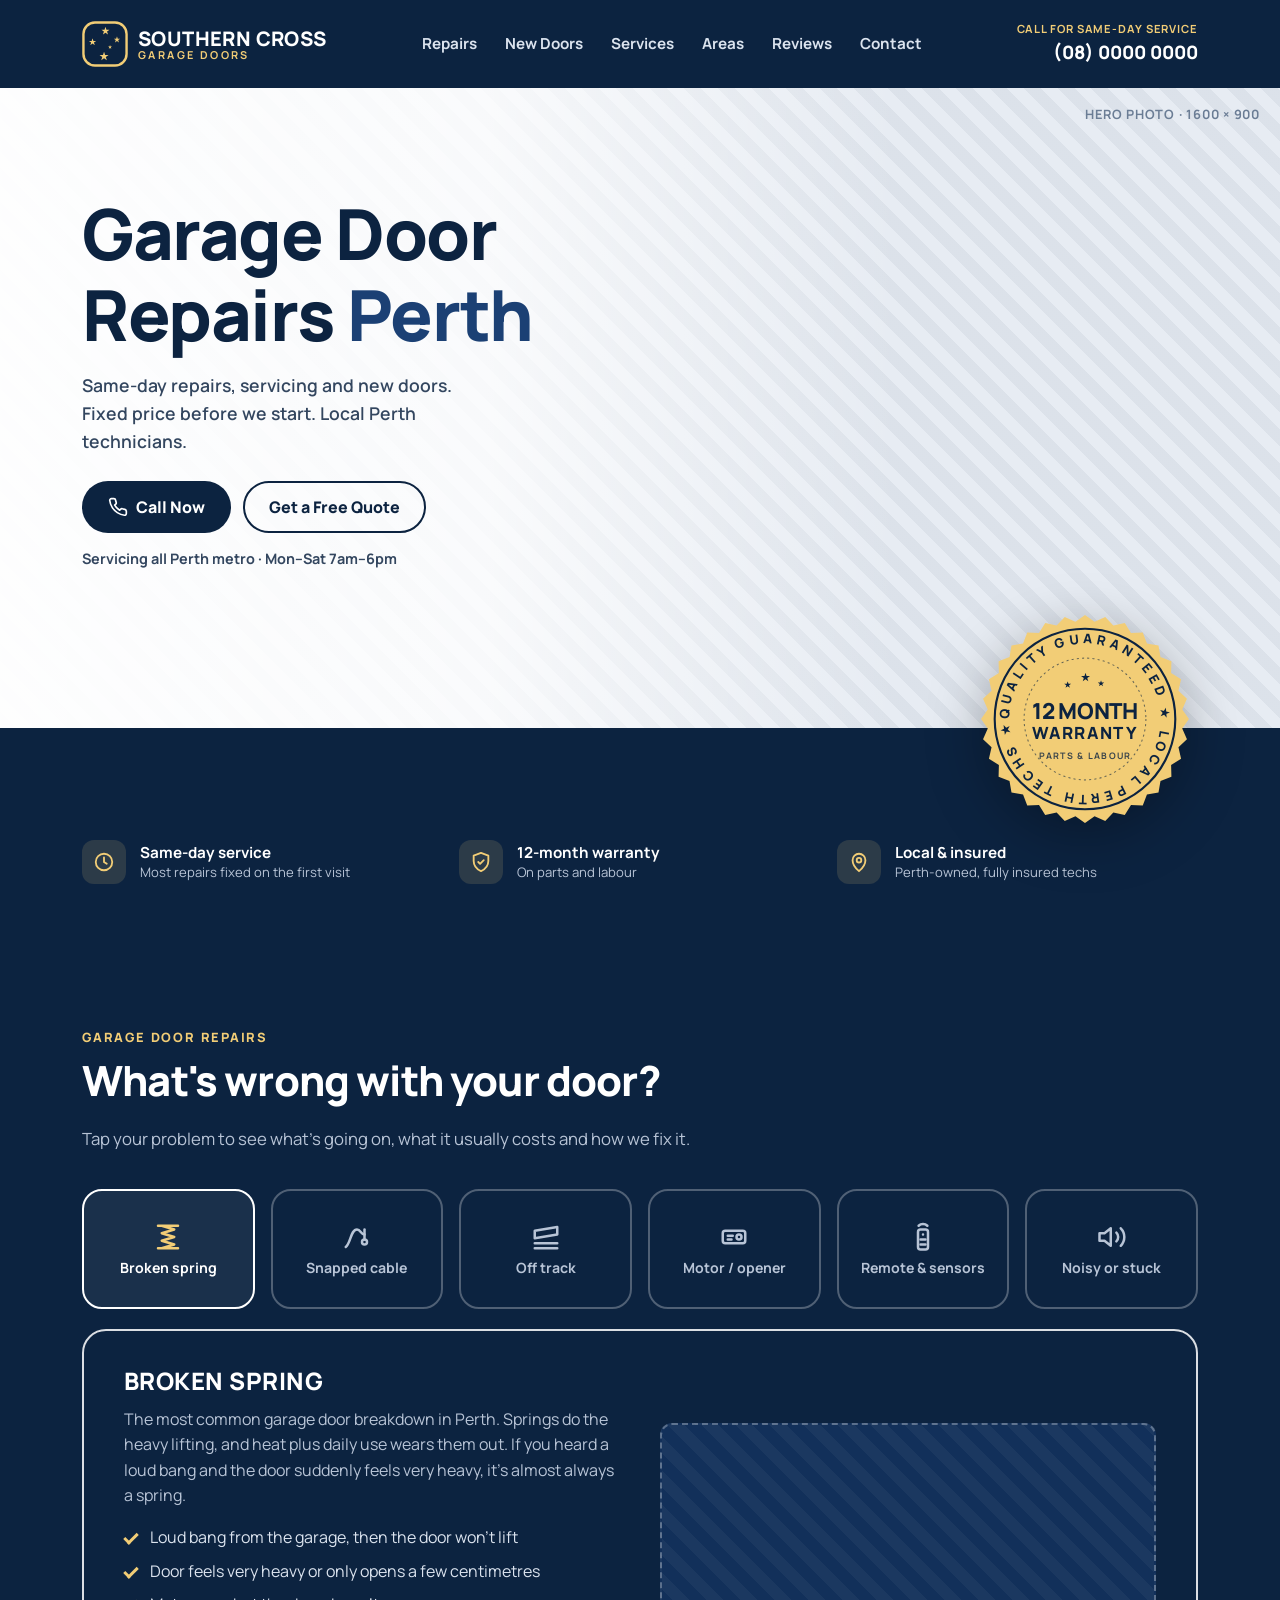
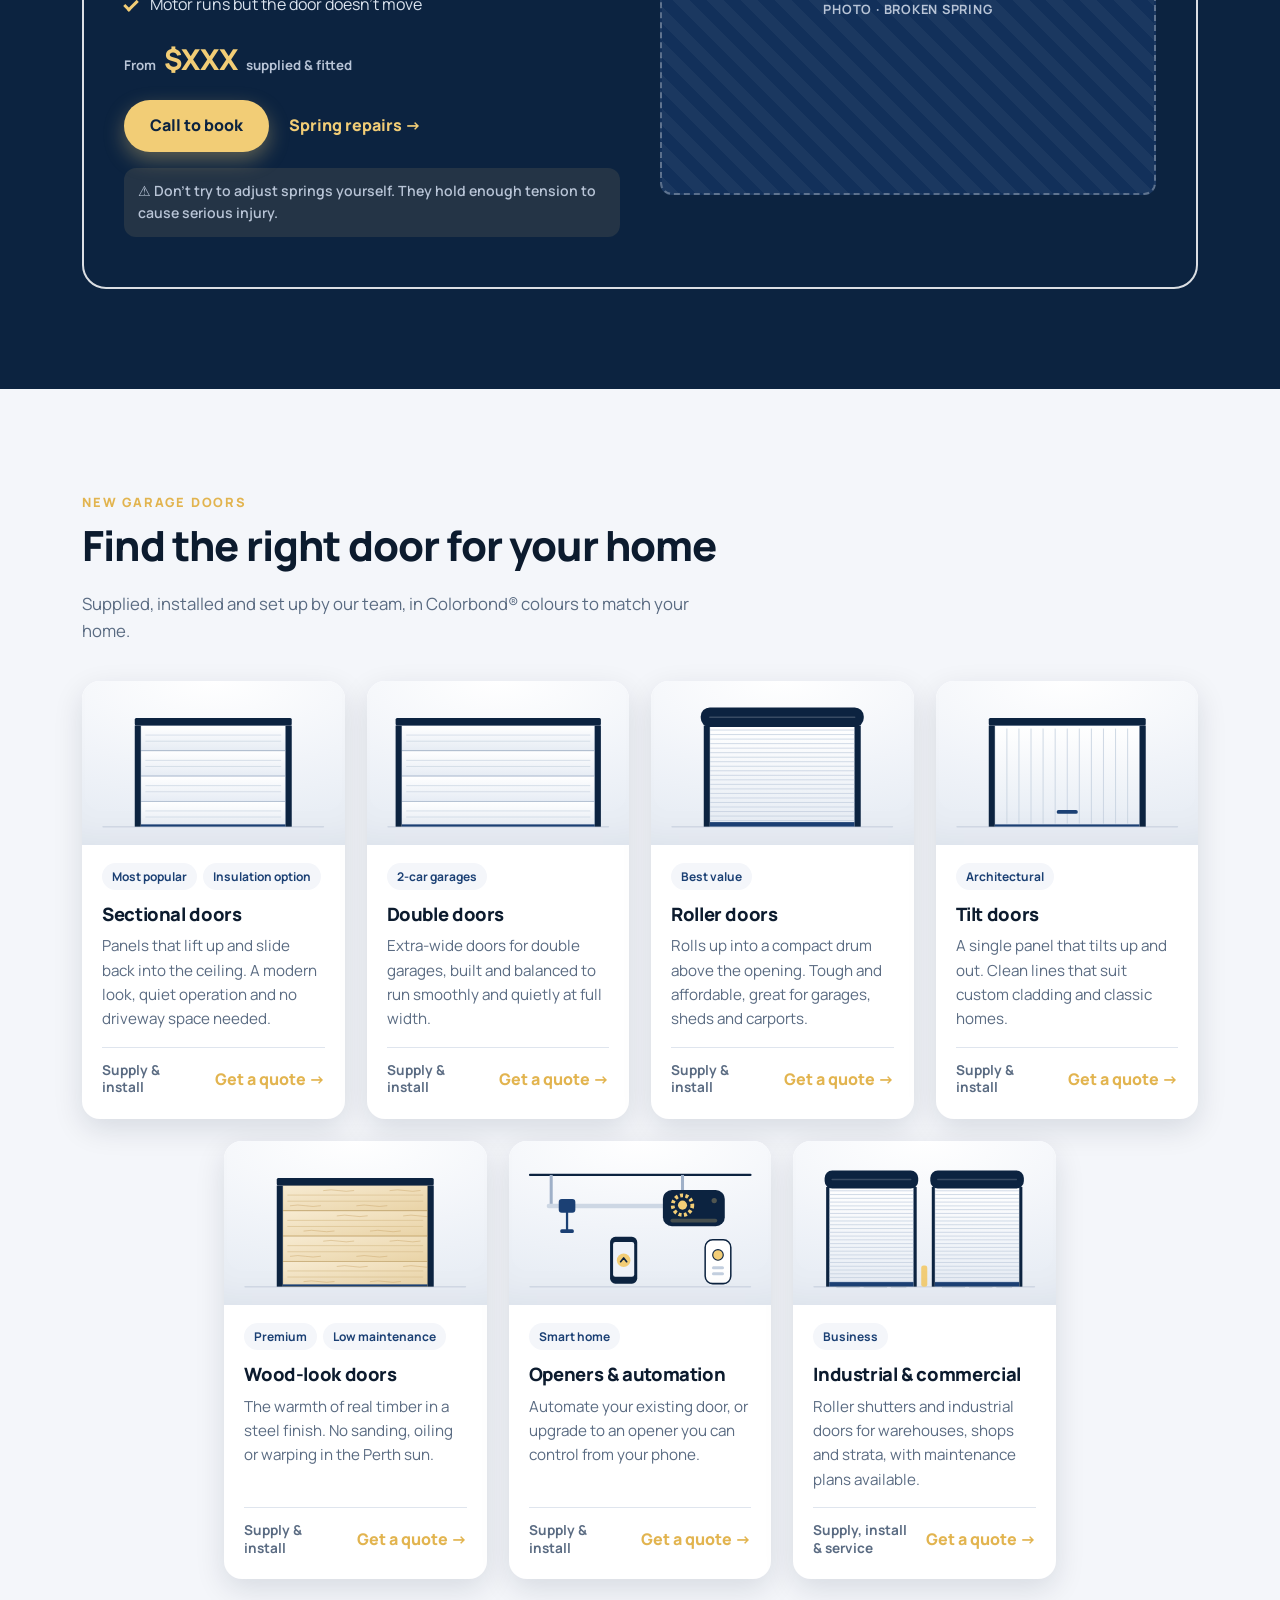
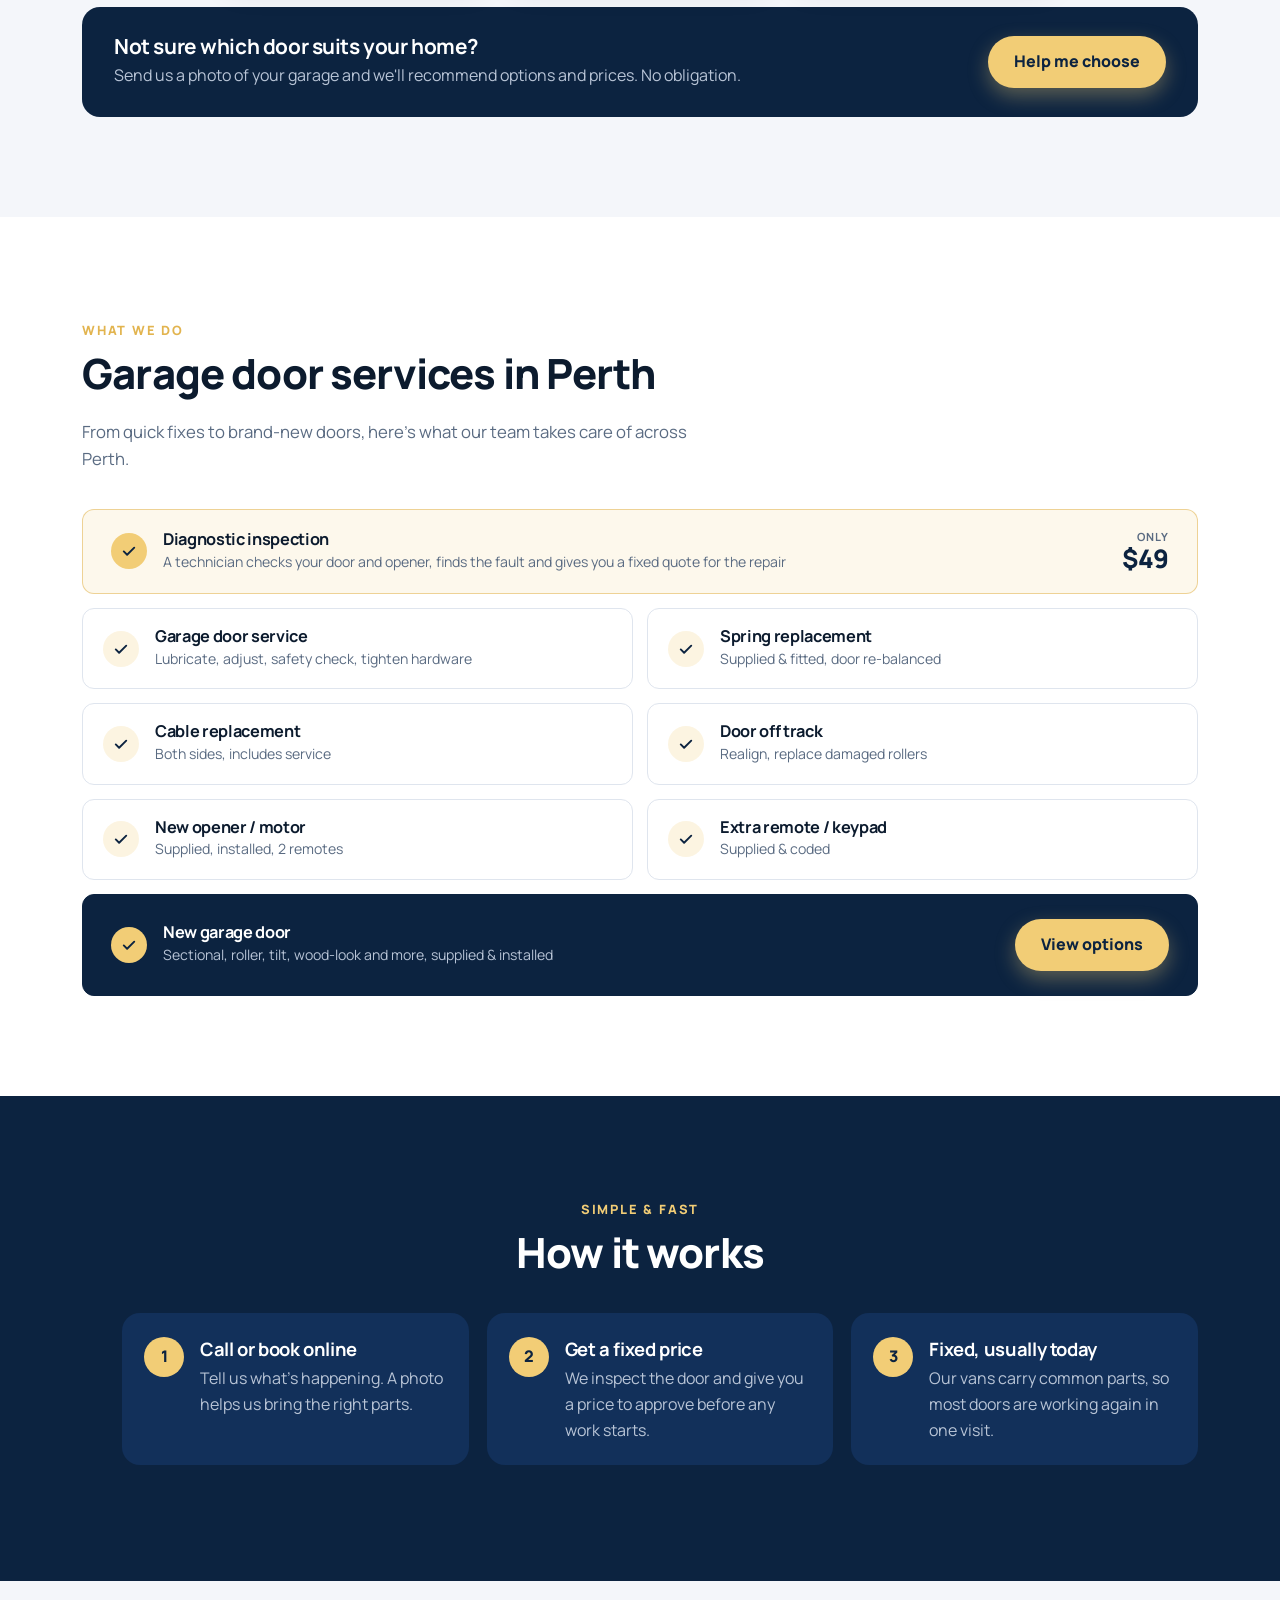
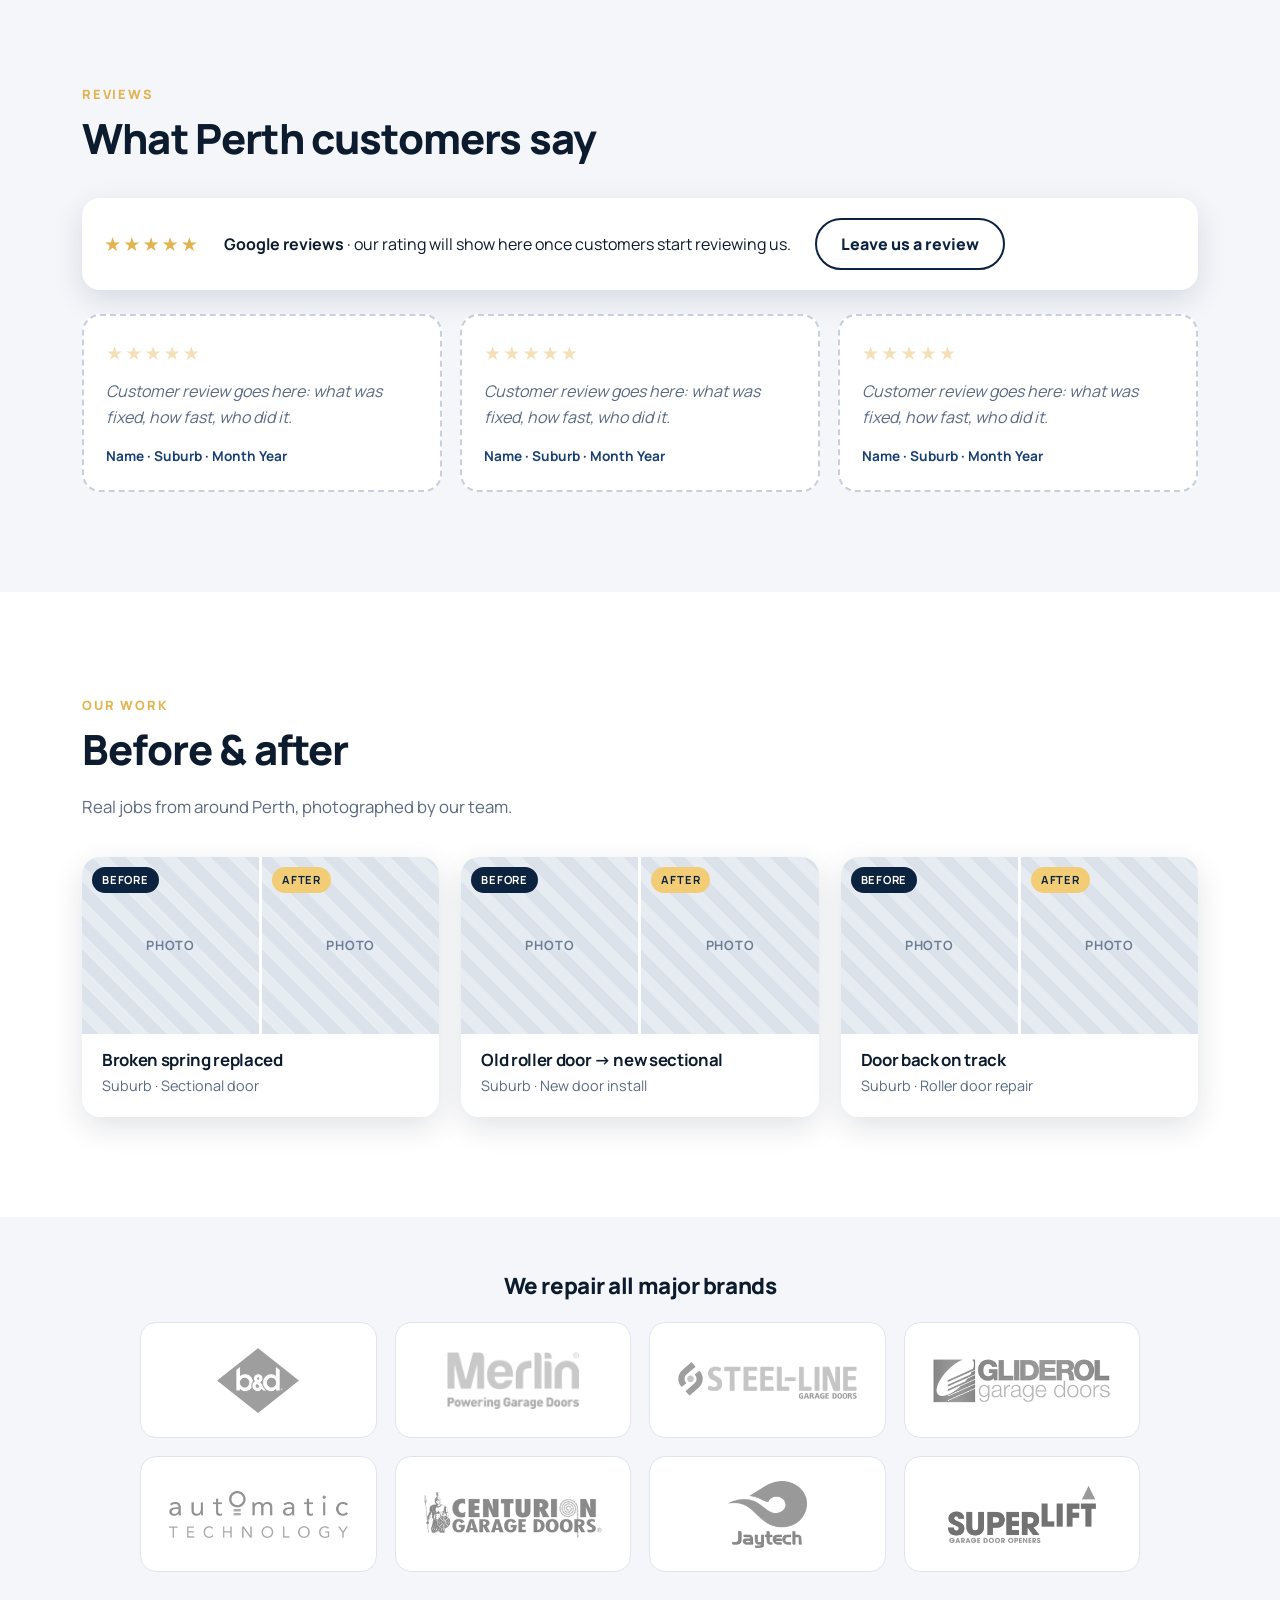
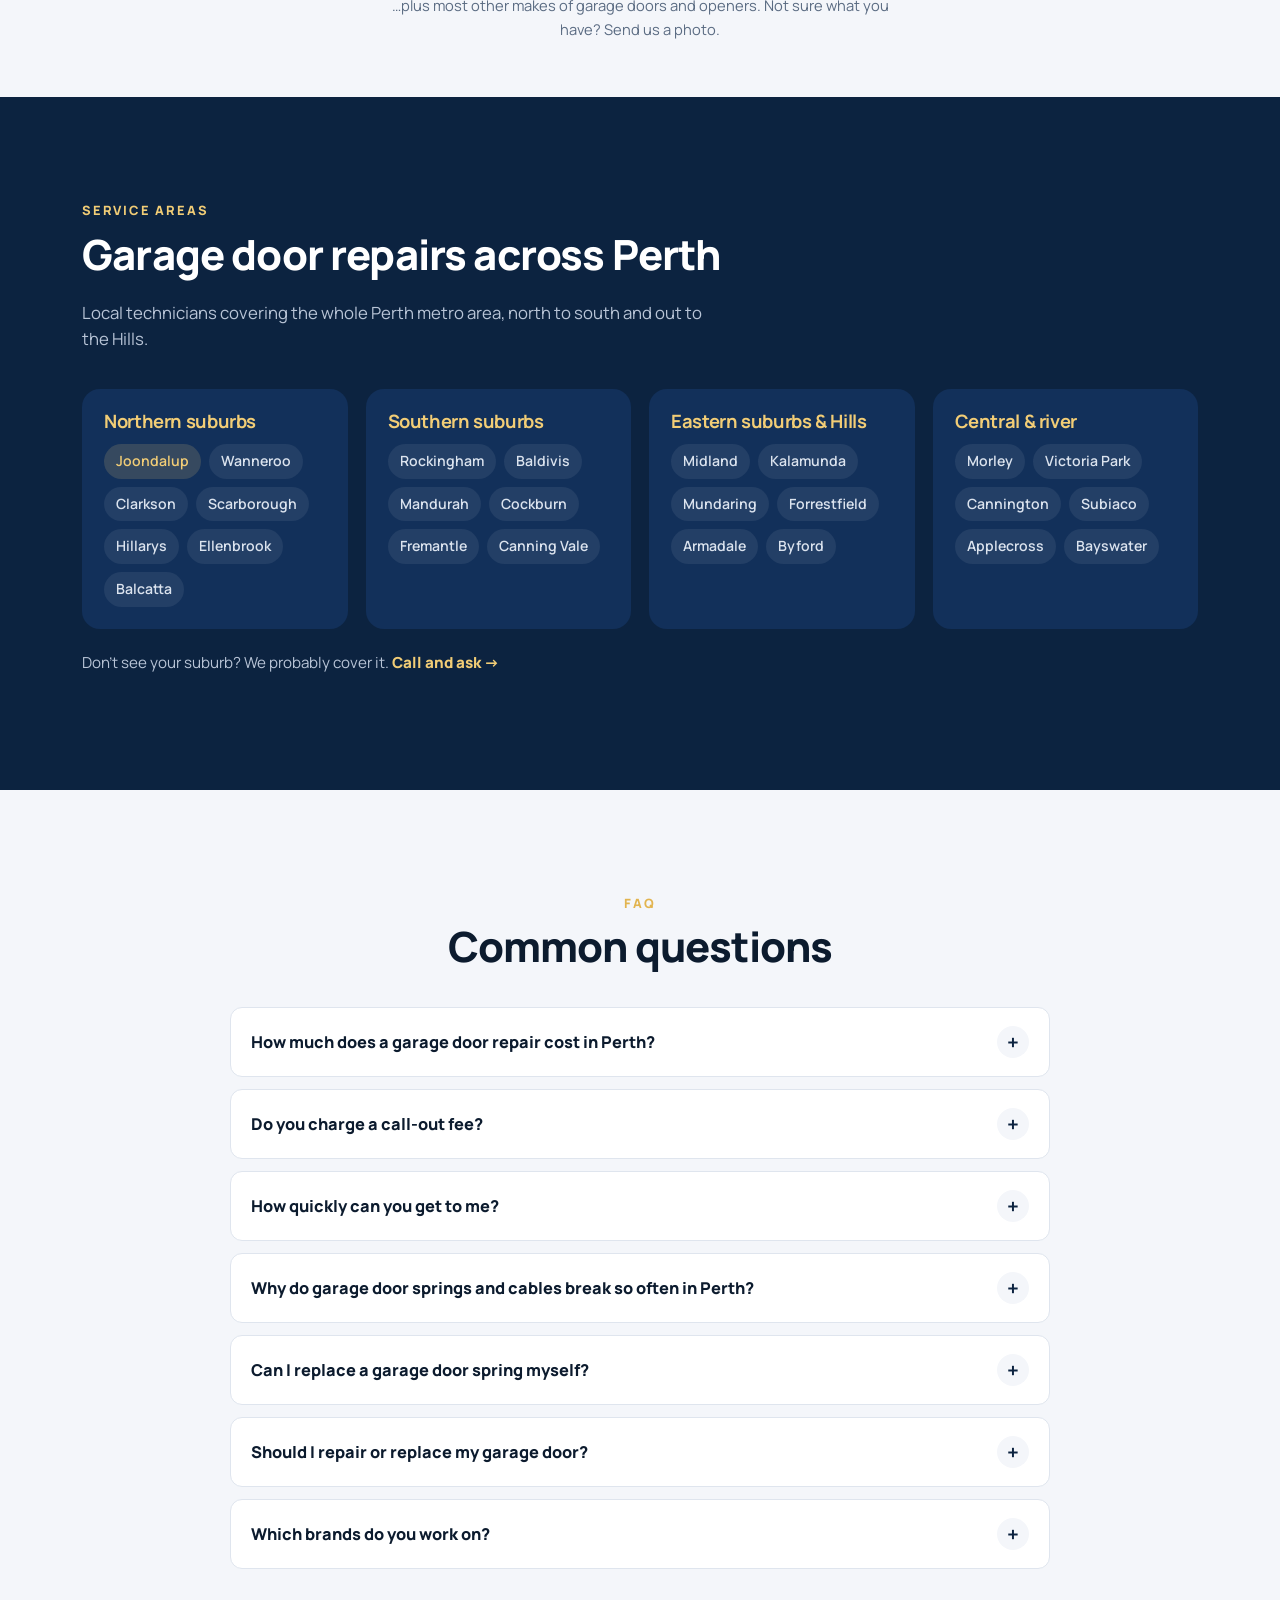
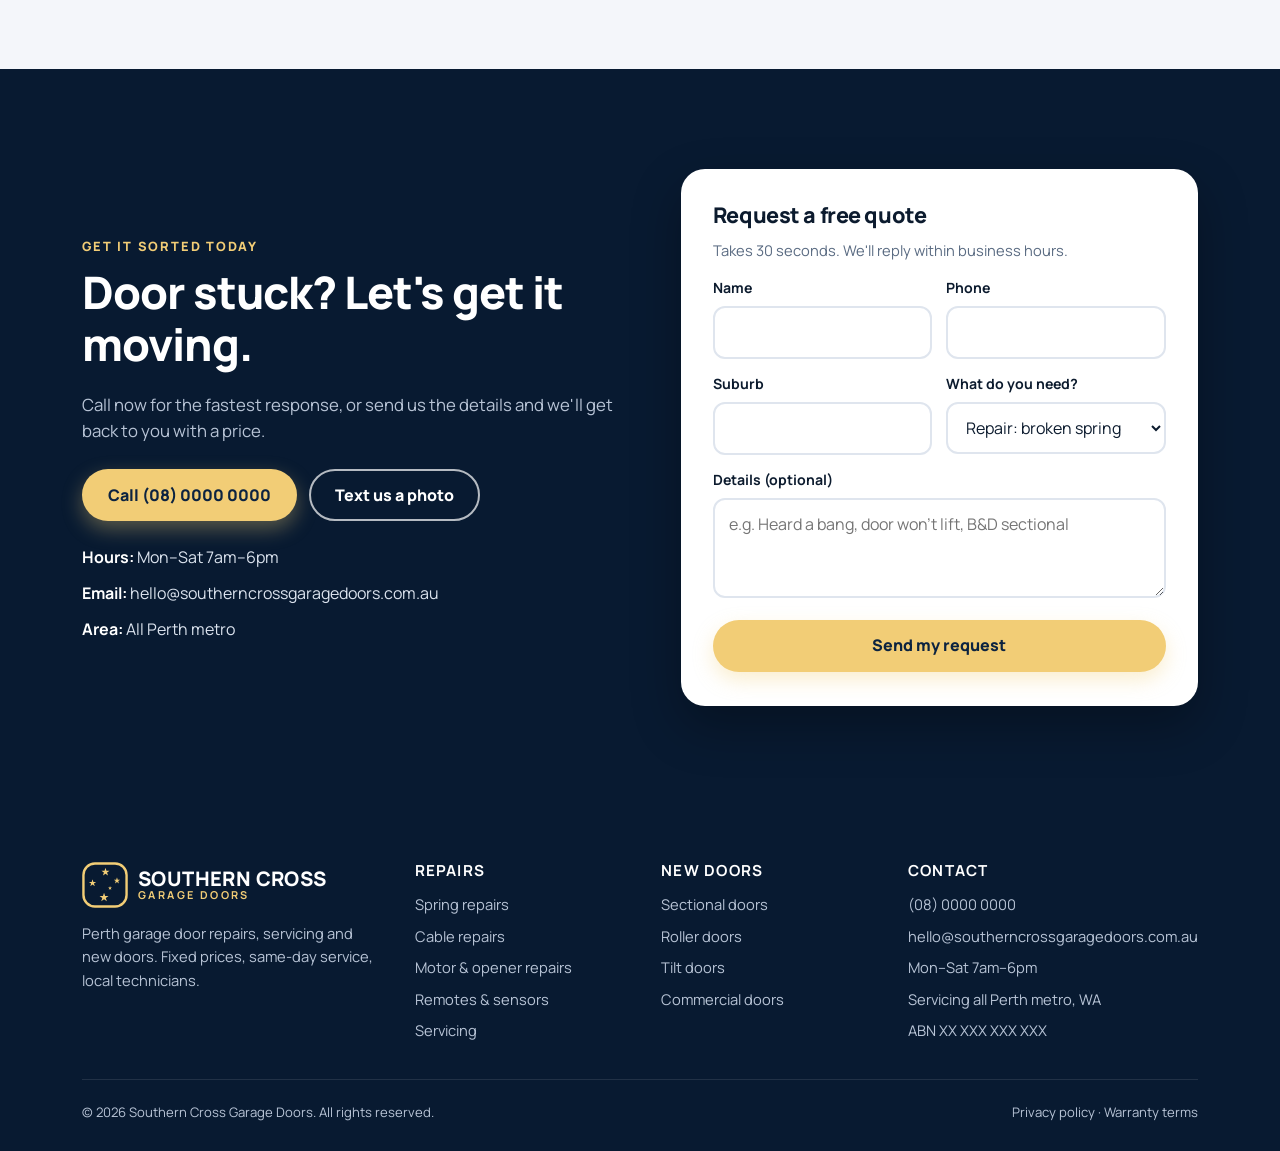
==== commit 152dd9ee: "Add files via upload" ====
--- a/index.html
+++ b/index.html
@@ -85,7 +85,7 @@
       <nav class="main-nav" aria-label="Main">
         <a href="#problems">Repairs</a>
         <a href="#doors">New Doors</a>
-        <a href="#prices">Prices</a>
+        <a href="#services">Services</a>
         <a href="#areas">Areas</a>
         <a href="#reviews">Reviews</a>
         <a href="#quote">Contact</a>
@@ -105,7 +105,7 @@
   <nav class="mobile-menu" id="mobile-menu" aria-label="Mobile">
     <a href="#problems">Repairs</a>
     <a href="#doors">New Doors</a>
-    <a href="#prices">Prices</a>
+    <a href="#services">Services</a>
     <a href="#areas">Areas we service</a>
     <a href="#reviews">Reviews</a>
     <a href="#faq">FAQ</a>
@@ -387,15 +387,6 @@
             </div>
           </article>
           <article class="door-card reveal">
-            <div class="door-art" aria-hidden="true"><svg viewBox="0 0 320 200" preserveAspectRatio="xMidYMid meet" focusable="false"><defs><clipPath id="clip-cus"><rect x="64" y="44" width="192" height="134"/></clipPath><clipPath id="clip-cus-glass"><rect x="70.0" y="49" width="52.0" height="23.5" rx="2"/><rect x="134.0" y="49" width="52.0" height="23.5" rx="2"/><rect x="198.0" y="49" width="52.0" height="23.5" rx="2"/></clipPath></defs><line class="da-ground" x1="14" y1="178" x2="306" y2="178"/><clipPath id="clip-in-cus"><rect x="64" y="44" width="192" height="134"/></clipPath><g clip-path="url(#clip-in-cus)"><rect class="da-interior" x="64" y="44" width="192" height="134"/><ellipse class="da-glow" cx="160.0" cy="48" rx="92" ry="74"/><rect class="da-lamp" x="150.0" y="46" width="20" height="3" rx="1.5"/><rect class="da-floor" x="64" y="162" width="192" height="16"/></g><g class="da-car" transform="translate(160 176) scale(1) translate(-160 -176)"><path class="da-car-roof" d="M122 138 L132 116 Q134 112 139 112 L181 112 Q186 112 188 116 L198 138 Z"/><path class="da-car-glass" d="M129 136 L137 119 L183 119 L191 136 Z"/><rect class="da-car-body" x="110" y="135" width="100" height="29" rx="9"/><rect class="da-car-grille" x="145" y="146" width="30" height="8" rx="2.5"/><ellipse class="da-head" cx="126" cy="148" rx="8" ry="4"/><ellipse class="da-head" cx="194" cy="148" rx="8" ry="4"/><rect class="da-wheel" x="116" y="161" width="15" height="15" rx="3"/><rect class="da-wheel" x="189" y="161" width="15" height="15" rx="3"/></g><g clip-path="url(#clip-cus)"><g class="da-slide da-slide--custom"><rect class="da-panel" x="64.0" y="44.0" width="64.0" height="33.5"/><rect class="da-glass" x="70.0" y="49.0" width="52.0" height="23.5" rx="2"/><rect class="da-panel" x="128.0" y="44.0" width="64.0" height="33.5"/><rect class="da-glass" x="134.0" y="49.0" width="52.0" height="23.5" rx="2"/><rect class="da-panel" x="192.0" y="44.0" width="64.0" height="33.5"/><rect class="da-glass" x="198.0" y="49.0" width="52.0" height="23.5" rx="2"/><rect class="da-panel" x="64.0" y="77.5" width="64.0" height="33.5"/><rect class="da-inset" x="70.0" y="82.5" width="52.0" height="23.5" rx="2"/><rect class="da-panel" x="128.0" y="77.5" width="64.0" height="33.5"/><rect class="da-inset" x="134.0" y="82.5" width="52.0" height="23.5" rx="2"/><rect class="da-panel" x="192.0" y="77.5" width="64.0" height="33.5"/><rect class="da-inset" x="198.0" y="82.5" width="52.0" height="23.5" rx="2"/><rect class="da-panel" x="64.0" y="111.0" width="64.0" height="33.5"/><rect class="da-inset" x="70.0" y="116.0" width="52.0" height="23.5" rx="2"/><rect class="da-panel" x="128.0" y="111.0" width="64.0" height="33.5"/><rect class="da-inset" x="134.0" y="116.0" width="52.0" height="23.5" rx="2"/><rect class="da-panel" x="192.0" y="111.0" width="64.0" height="33.5"/><rect class="da-inset" x="198.0" y="116.0" width="52.0" height="23.5" rx="2"/><rect class="da-panel" x="64.0" y="144.5" width="64.0" height="33.5"/><rect class="da-inset" x="70.0" y="149.5" width="52.0" height="23.5" rx="2"/><rect class="da-panel" x="128.0" y="144.5" width="64.0" height="33.5"/><rect class="da-inset" x="134.0" y="149.5" width="52.0" height="23.5" rx="2"/><rect class="da-panel" x="192.0" y="144.5" width="64.0" height="33.5"/><rect class="da-inset" x="198.0" y="149.5" width="52.0" height="23.5" rx="2"/><g clip-path="url(#clip-cus-glass)"><rect class="da-shine" x="4" y="44" width="34" height="33.5" transform="skewX(-20)"/></g><rect class="da-seal" x="64" y="175" width="192" height="3"/></g></g><rect class="da-frame" x="56" y="34" width="208" height="10" rx="2"/><rect class="da-frame" x="56" y="44" width="8" height="134"/><rect class="da-frame" x="256" y="44" width="8" height="134"/></svg></div>
-            <div class="door-card-body">
-              <div class="tag-row"><span class="tag">Made to measure</span></div>
-              <h3>Custom design doors</h3>
-              <p>Glass panels, aluminium slats or feature cladding, designed to match your home's facade.</p>
-              <div class="door-card-foot"><span class="door-card-note">Design, supply &amp; install</span><a class="link-arrow" href="#quote">Get a quote →</a></div>
-            </div>
-          </article>
-          <article class="door-card reveal">
             <div class="door-art" aria-hidden="true"><svg viewBox="0 0 320 200" preserveAspectRatio="xMidYMid meet" focusable="false"><line class="da-ground" x1="14" y1="178" x2="306" y2="178"/><line class="da-ceiling" x1="14" y1="30" x2="306" y2="30"/><rect class="da-bracket" x="214" y="30" width="4" height="22"/><rect class="da-bracket" x="40" y="30" width="4" height="40"/><rect class="da-rail-bar" x="36" y="68" width="160" height="6" rx="3"/><g class="da-carriage"><rect class="da-carriage-block" x="52" y="62" width="22" height="18" rx="4"/><line class="da-arm" x1="63" y1="80" x2="63" y2="104"/><rect class="da-arm-foot" x="54" y="102" width="18" height="5" rx="2"/></g><rect class="da-motor" x="190" y="50" width="82" height="48" rx="12"/><rect class="da-motor-lens" x="200" y="88" width="62" height="5" rx="2.5"/><g class="da-gear-wrap" transform="translate(216 70)"><g class="da-gear"><circle class="da-gear-teeth" cx="0" cy="0" r="13"/><circle class="da-gear-hub" cx="0" cy="0" r="6"/></g></g><circle class="da-led" cx="258" cy="64" r="3.5"/><g transform="translate(246 116)"><rect class="da-remote" x="0" y="0" width="34" height="58" rx="10"/><circle class="da-remote-btn" cx="17" cy="20" r="7"/><rect class="da-remote-key" x="9" y="35" width="16" height="4" rx="2"/><rect class="da-remote-key" x="9" y="43" width="16" height="4" rx="2"/></g><g class="da-waves" transform="translate(262 108)"><path class="da-wave" d="M-8 -2 A10 10 0 0 1 8 -2"/><path class="da-wave" d="M-14 -7 A18 18 0 0 1 14 -7"/><path class="da-wave" d="M-20 -12 A26 26 0 0 1 20 -12"/></g><g transform="translate(120 112)"><rect class="da-phone" x="0" y="0" width="36" height="62" rx="7"/><rect class="da-phone-screen" x="4" y="7" width="28" height="46" rx="3"/><rect class="da-app-btn" x="9" y="22" width="18" height="18" rx="9"/><path class="da-app-icon" d="M14 33 L18 28 L22 33"/></g></svg></div>
             <div class="door-card-body">
               <div class="tag-row"><span class="tag">Smart home</span></div>
@@ -425,27 +416,33 @@
       </div>
     </section>
 
-    <!-- ===================== 5. PRICES (your biggest advantage over competitors) ===================== -->
-    <section class="section" id="prices">
+    <!-- ===================== 5. SERVICES ===================== -->
+    <section class="section" id="services">
       <div class="container">
         <div class="section-head reveal">
-          <span class="eyebrow">Upfront pricing</span>
-          <h2 class="section-title">Garage door prices in Perth</h2>
-          <p class="section-intro">No surprises. Here's what common jobs usually cost. We confirm a fixed price before any work starts.</p>
-        </div>
-
-        <!-- TODO: replace every $XXX with your real "from" prices -->
-        <div class="price-list">
-          <div class="price-row reveal"><div><h3>Garage door service</h3><p>Lubricate, adjust, safety check, tighten hardware</p></div><div class="amount"><small>From</small><strong>$XXX</strong></div></div>
-          <div class="price-row reveal"><div><h3>Spring replacement</h3><p>Supplied &amp; fitted, door re-balanced</p></div><div class="amount"><small>From</small><strong>$XXX</strong></div></div>
-          <div class="price-row reveal"><div><h3>Cable replacement</h3><p>Both sides, includes service</p></div><div class="amount"><small>From</small><strong>$XXX</strong></div></div>
-          <div class="price-row reveal"><div><h3>Door off track</h3><p>Realign, replace damaged rollers</p></div><div class="amount"><small>From</small><strong>$XXX</strong></div></div>
-          <div class="price-row reveal"><div><h3>New opener / motor</h3><p>Supplied, installed, 2 remotes</p></div><div class="amount"><small>From</small><strong>$XXX</strong></div></div>
-          <div class="price-row reveal"><div><h3>Extra remote / keypad</h3><p>Supplied &amp; coded</p></div><div class="amount"><small>From</small><strong>$XX</strong></div></div>
-          <div class="price-row reveal"><div><h3>New roller door</h3><p>Single, supplied &amp; installed</p></div><div class="amount"><small>From</small><strong>$X,XXX</strong></div></div>
-          <div class="price-row reveal"><div><h3>New sectional door</h3><p>Single, supplied &amp; installed</p></div><div class="amount"><small>From</small><strong>$X,XXX</strong></div></div>
-        </div>
-        <p class="price-foot">Prices include GST. Final price depends on door size, brand and parts. We always confirm before starting.</p>
+          <span class="eyebrow">What we do</span>
+          <h2 class="section-title">Garage door services in Perth</h2>
+          <p class="section-intro">From quick fixes to brand-new doors, here's what our team takes care of across Perth.</p>
+        </div>
+
+        <ul class="service-list">
+          <li class="service-row service-row--offer reveal">
+            <span class="service-check"><svg viewBox="0 0 24 24" fill="none" stroke="currentColor" stroke-width="2.5" stroke-linecap="round" stroke-linejoin="round" aria-hidden="true"><path d="M5 12.5l4.5 4.5L19 7.5"/></svg></span>
+            <div><h3>Diagnostic inspection</h3><p>A technician checks your door and opener, finds the fault and gives you a fixed quote for the repair</p></div>
+            <span class="service-price"><small>Only</small>$49</span>
+          </li>
+          <li class="service-row reveal"><span class="service-check"><svg viewBox="0 0 24 24" fill="none" stroke="currentColor" stroke-width="2.5" stroke-linecap="round" stroke-linejoin="round" aria-hidden="true"><path d="M5 12.5l4.5 4.5L19 7.5"/></svg></span><div><h3>Garage door service</h3><p>Lubricate, adjust, safety check, tighten hardware</p></div></li>
+          <li class="service-row reveal"><span class="service-check"><svg viewBox="0 0 24 24" fill="none" stroke="currentColor" stroke-width="2.5" stroke-linecap="round" stroke-linejoin="round" aria-hidden="true"><path d="M5 12.5l4.5 4.5L19 7.5"/></svg></span><div><h3>Spring replacement</h3><p>Supplied &amp; fitted, door re-balanced</p></div></li>
+          <li class="service-row reveal"><span class="service-check"><svg viewBox="0 0 24 24" fill="none" stroke="currentColor" stroke-width="2.5" stroke-linecap="round" stroke-linejoin="round" aria-hidden="true"><path d="M5 12.5l4.5 4.5L19 7.5"/></svg></span><div><h3>Cable replacement</h3><p>Both sides, includes service</p></div></li>
+          <li class="service-row reveal"><span class="service-check"><svg viewBox="0 0 24 24" fill="none" stroke="currentColor" stroke-width="2.5" stroke-linecap="round" stroke-linejoin="round" aria-hidden="true"><path d="M5 12.5l4.5 4.5L19 7.5"/></svg></span><div><h3>Door off track</h3><p>Realign, replace damaged rollers</p></div></li>
+          <li class="service-row reveal"><span class="service-check"><svg viewBox="0 0 24 24" fill="none" stroke="currentColor" stroke-width="2.5" stroke-linecap="round" stroke-linejoin="round" aria-hidden="true"><path d="M5 12.5l4.5 4.5L19 7.5"/></svg></span><div><h3>New opener / motor</h3><p>Supplied, installed, 2 remotes</p></div></li>
+          <li class="service-row reveal"><span class="service-check"><svg viewBox="0 0 24 24" fill="none" stroke="currentColor" stroke-width="2.5" stroke-linecap="round" stroke-linejoin="round" aria-hidden="true"><path d="M5 12.5l4.5 4.5L19 7.5"/></svg></span><div><h3>Extra remote / keypad</h3><p>Supplied &amp; coded</p></div></li>
+          <li class="service-row service-row--feature reveal">
+            <span class="service-check"><svg viewBox="0 0 24 24" fill="none" stroke="currentColor" stroke-width="2.5" stroke-linecap="round" stroke-linejoin="round" aria-hidden="true"><path d="M5 12.5l4.5 4.5L19 7.5"/></svg></span>
+            <div><h3>New garage door</h3><p>Sectional, roller, tilt, wood-look and more, supplied &amp; installed</p></div>
+            <a class="btn btn--gold" href="#doors">View options</a>
+          </li>
+        </ul>
       </div>
     </section>
 
@@ -608,7 +605,7 @@
         <div class="faq-list">
           <details class="faq-item reveal">
             <summary>How much does a garage door repair cost in Perth?</summary>
-            <div class="faq-answer"><p>Most repairs fall within the ranges in our <a href="#prices">price list</a>. A service starts from $XXX and a spring replacement from $XXX. We always give you a fixed price to approve before we start.</p></div>
+            <div class="faq-answer"><p>It depends on the job, your door and the parts needed. We always give you a fixed price to approve before we start. <a href="#quote">Request a free quote</a> or send us a photo.</p></div>
           </details>
           <details class="faq-item reveal">
             <summary>Do you charge a call-out fee?</summary>
@@ -705,7 +702,7 @@
             <li><a href="#problems">Cable repairs</a></li>
             <li><a href="#problems">Motor &amp; opener repairs</a></li>
             <li><a href="#problems">Remotes &amp; sensors</a></li>
-            <li><a href="#prices">Servicing</a></li>
+            <li><a href="#services">Servicing</a></li>
           </ul>
         </div>
         <div>
--- a/css/styles.css
+++ b/css/styles.css
@@ -330,21 +330,37 @@
 .help-choose h3 { font-size: 1.3rem; margin-bottom: 4px; }
 .help-choose p { margin: 0; color: var(--on-navy-muted); }
 
-/* ---------- Prices ---------- */
-.price-list { display: grid; gap: 14px; }
-.price-row {
-  display: flex; justify-content: space-between; align-items: center; gap: 16px;
+/* ---------- Services list ---------- */
+.service-list { list-style: none; display: grid; gap: 14px; }
+.service-row {
+  display: flex; align-items: center; gap: 16px;
   padding: 18px 20px; border-radius: var(--radius-sm);
   border: 1px solid var(--line); background: var(--white);
-  transition: border-color 0.25s, transform 0.25s var(--ease);
-}
-.price-row:hover { border-color: var(--gold-dark); transform: translateX(4px); }
-.price-row h3 { font-size: 1.02rem; margin: 0 0 2px; }
-.price-row p { margin: 0; font-size: 0.85rem; color: var(--muted); }
-.price-row .amount { text-align: right; white-space: nowrap; }
-.price-row .amount small { display: block; font-size: 0.72rem; color: var(--muted); font-weight: 700; text-transform: uppercase; letter-spacing: 0.06em; }
-.price-row .amount strong { font-size: 1.35rem; color: var(--navy); font-weight: 800; }
-.price-foot { margin-top: 22px; font-size: 0.9rem; color: var(--muted); }
+  transition: border-color 0.25s, transform 0.25s var(--ease), box-shadow 0.25s;
+}
+.service-row:hover { border-color: var(--gold-dark); transform: translateX(4px); }
+.service-row h3 { font-size: 1.02rem; margin: 0 0 2px; }
+.service-row p { margin: 0; font-size: 0.88rem; color: var(--muted); }
+.service-row > div { flex: 1; min-width: 0; }
+.service-check {
+  flex: 0 0 36px; width: 36px; height: 36px; border-radius: 50%;
+  display: flex; align-items: center; justify-content: center;
+  background: rgba(242, 205, 118, 0.22); color: var(--navy);
+}
+.service-check svg { width: 18px; height: 18px; }
+.service-row--feature {
+  flex-wrap: wrap; background: var(--navy); border-color: var(--navy); color: var(--white);
+  padding: 22px;
+}
+.service-row--feature:hover { transform: none; border-color: var(--navy); box-shadow: var(--shadow); }
+.service-row--feature p { color: var(--on-navy-muted); }
+.service-row--feature .service-check { background: var(--gold); color: var(--navy); }
+.service-row--feature .btn { width: 100%; }
+
+.service-row--offer { background: #fdf8ec; border-color: rgba(226, 180, 79, 0.55); }
+.service-row--offer .service-check { background: var(--gold); }
+.service-price { flex-shrink: 0; text-align: right; font-size: 1.6rem; font-weight: 800; color: var(--navy); line-height: 1; white-space: nowrap; }
+.service-price small { display: block; font-size: 0.7rem; font-weight: 700; color: var(--muted); text-transform: uppercase; letter-spacing: 0.08em; margin-bottom: 4px; }
 
 /* ---------- How it works ---------- */
 .steps { list-style: none; display: grid; gap: 18px; counter-reset: step; }
@@ -644,7 +660,8 @@
 @keyframes daBlink { 50% { opacity: 0.35; } }
 @keyframes daWave { 0% { opacity: 0; transform: translateY(4px); } 30% { opacity: 1; } 100% { opacity: 0; transform: translateY(-6px); } }
 
-.door-card-note { font-size: 0.85rem; font-weight: 700; color: var(--muted); }
+.door-card-note { font-size: 0.85rem; font-weight: 700; color: var(--muted); line-height: 1.3; }
+.door-card-foot .link-arrow { white-space: nowrap; flex-shrink: 0; }
 
 /* ---------- Scroll reveal (only when JS is on) ---------- */
 .js .reveal { opacity: 0; transform: translateY(24px); transition: opacity 0.7s var(--ease), transform 0.7s var(--ease); }
@@ -707,7 +724,10 @@
   .tab-panel .ph { aspect-ratio: 4 / 3; }
 
   .card-grid { grid-template-columns: repeat(3, 1fr); }
-  .price-list { grid-template-columns: 1fr 1fr; }
+  .service-list { grid-template-columns: 1fr 1fr; }
+  .service-row--offer { grid-column: 1 / -1; padding: 20px 28px; }
+  .service-row--feature { grid-column: 1 / -1; flex-wrap: nowrap; padding: 24px 28px; }
+  .service-row--feature .btn { width: auto; }
   .steps { grid-template-columns: repeat(3, 1fr); }
   .review-grid { grid-template-columns: repeat(3, 1fr); }
   .gallery-grid { grid-template-columns: repeat(3, 1fr); }
@@ -720,9 +740,14 @@
 }
 
 /* Door grid: 2 columns on tablet/small laptop, 4 on wide screens */
-@media (min-width: 960px) { .card-grid--doors { grid-template-columns: repeat(2, 1fr); } }
+/* flex so an odd last row sits centred instead of hanging left */
+@media (min-width: 640px) {
+  .card-grid--doors { display: flex; flex-wrap: wrap; justify-content: center; gap: 20px; }
+  .card-grid--doors .door-card { flex: 0 0 calc((100% - 20px) / 2); }
+}
 @media (min-width: 1100px) {
-  .card-grid--doors { grid-template-columns: repeat(4, 1fr); gap: 22px; }
+  .card-grid--doors { gap: 22px; }
+  .card-grid--doors .door-card { flex-basis: calc((100% - 66px) / 4); }
   .card-grid--doors .door-card-body { padding: 18px 20px 22px; }
   .card-grid--doors .door-card h3 { font-size: 1.15rem; }
 }
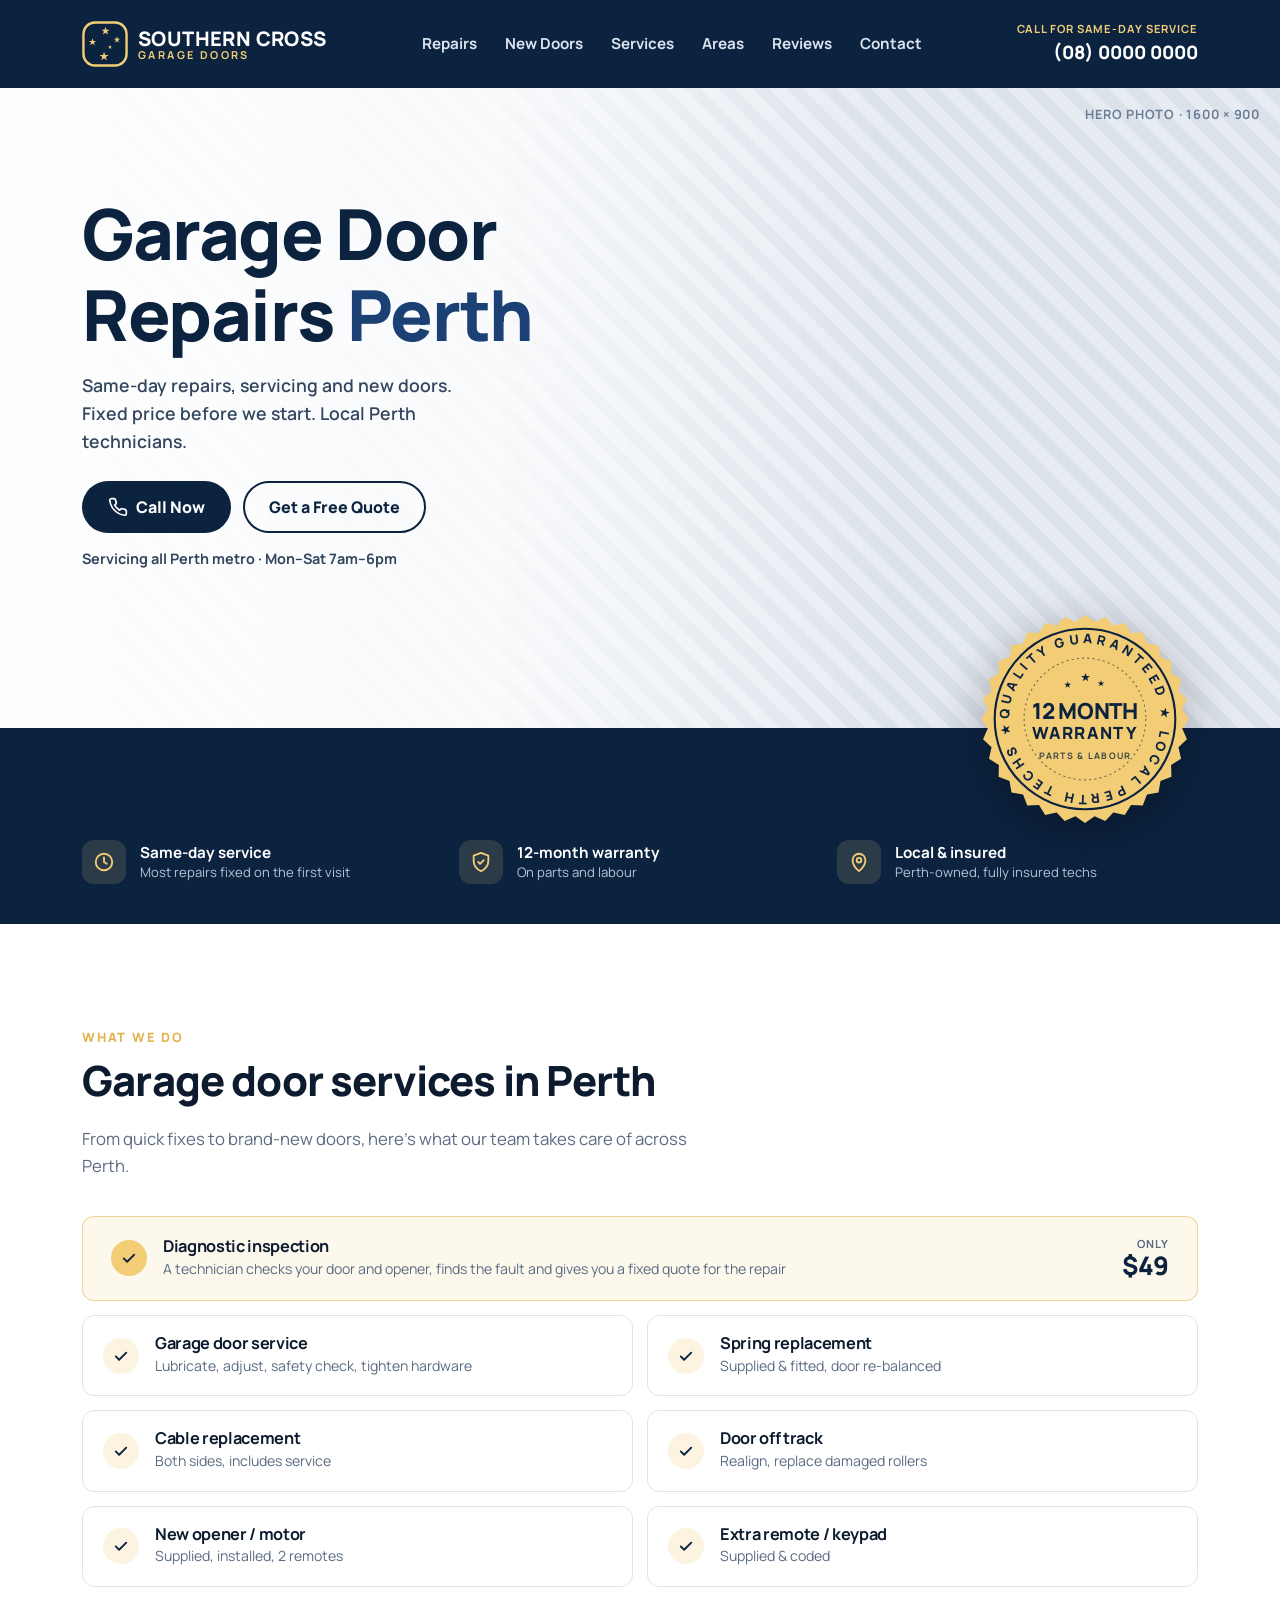
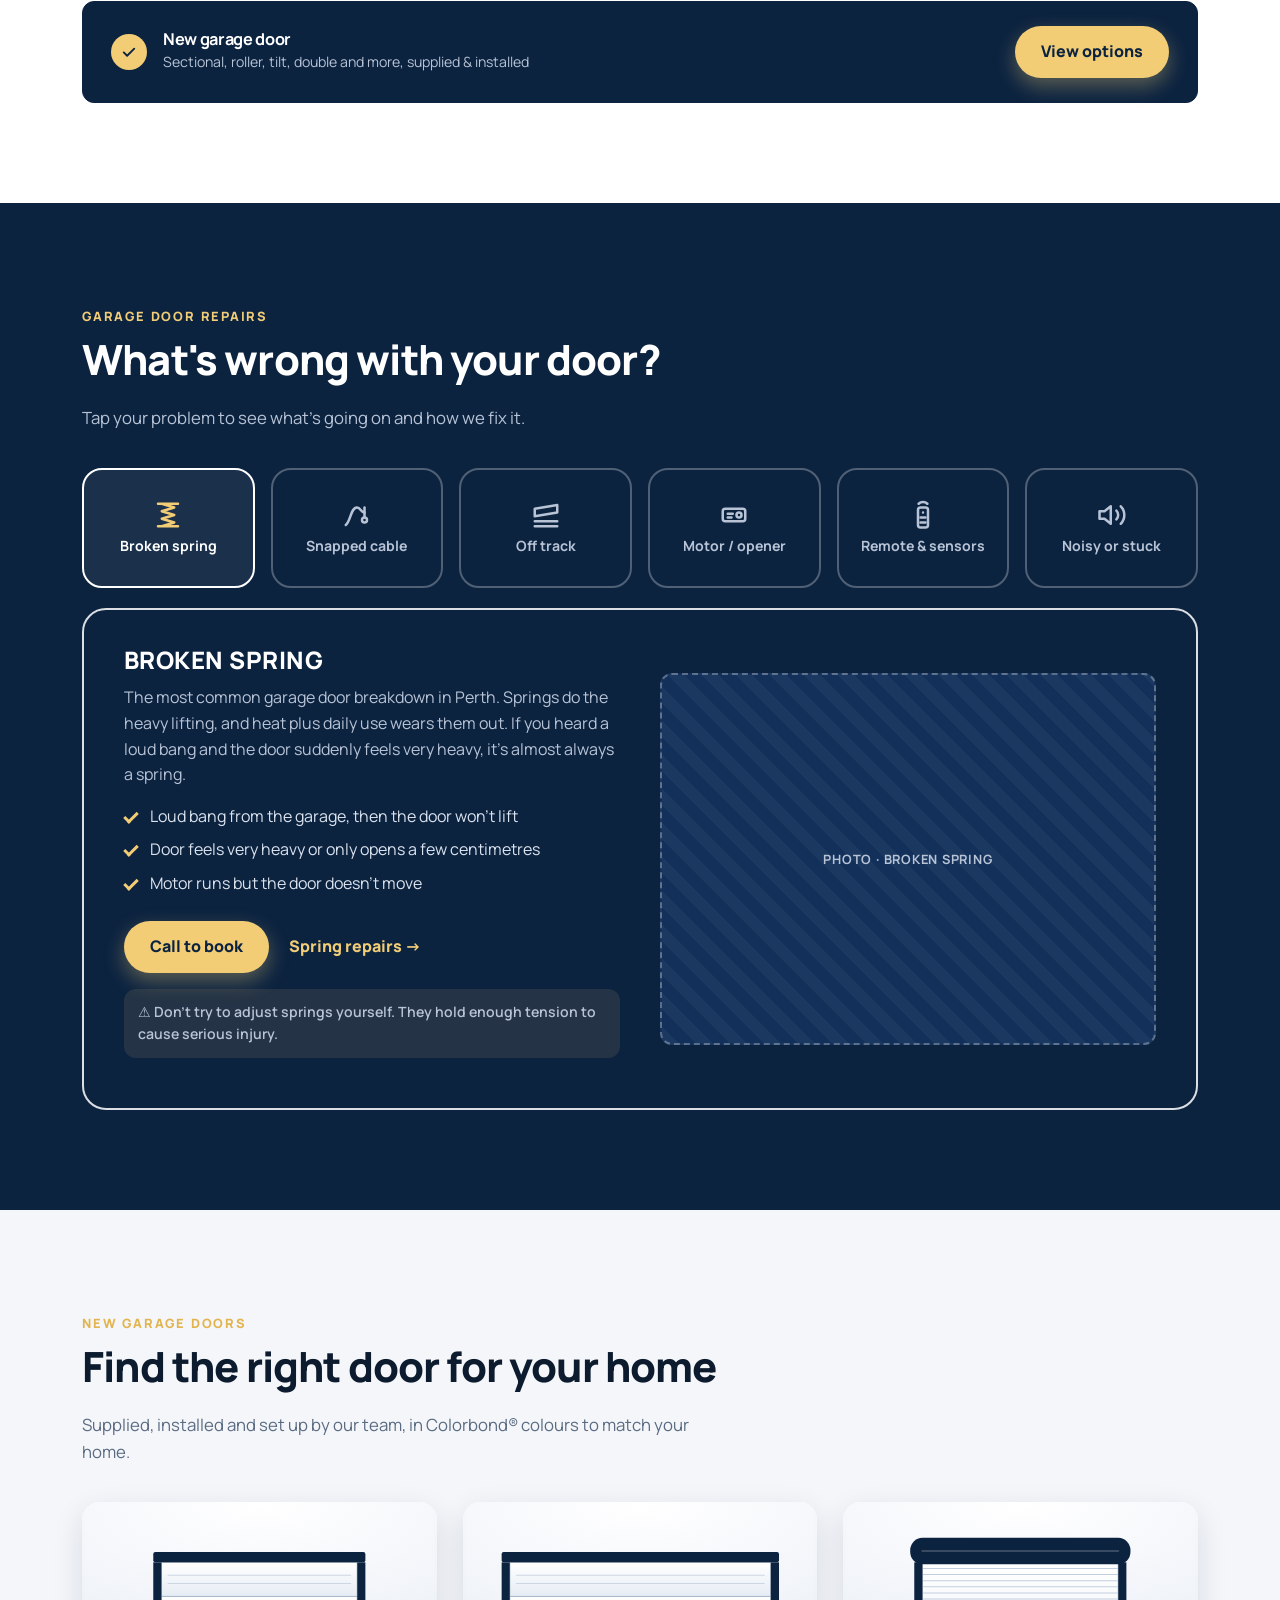
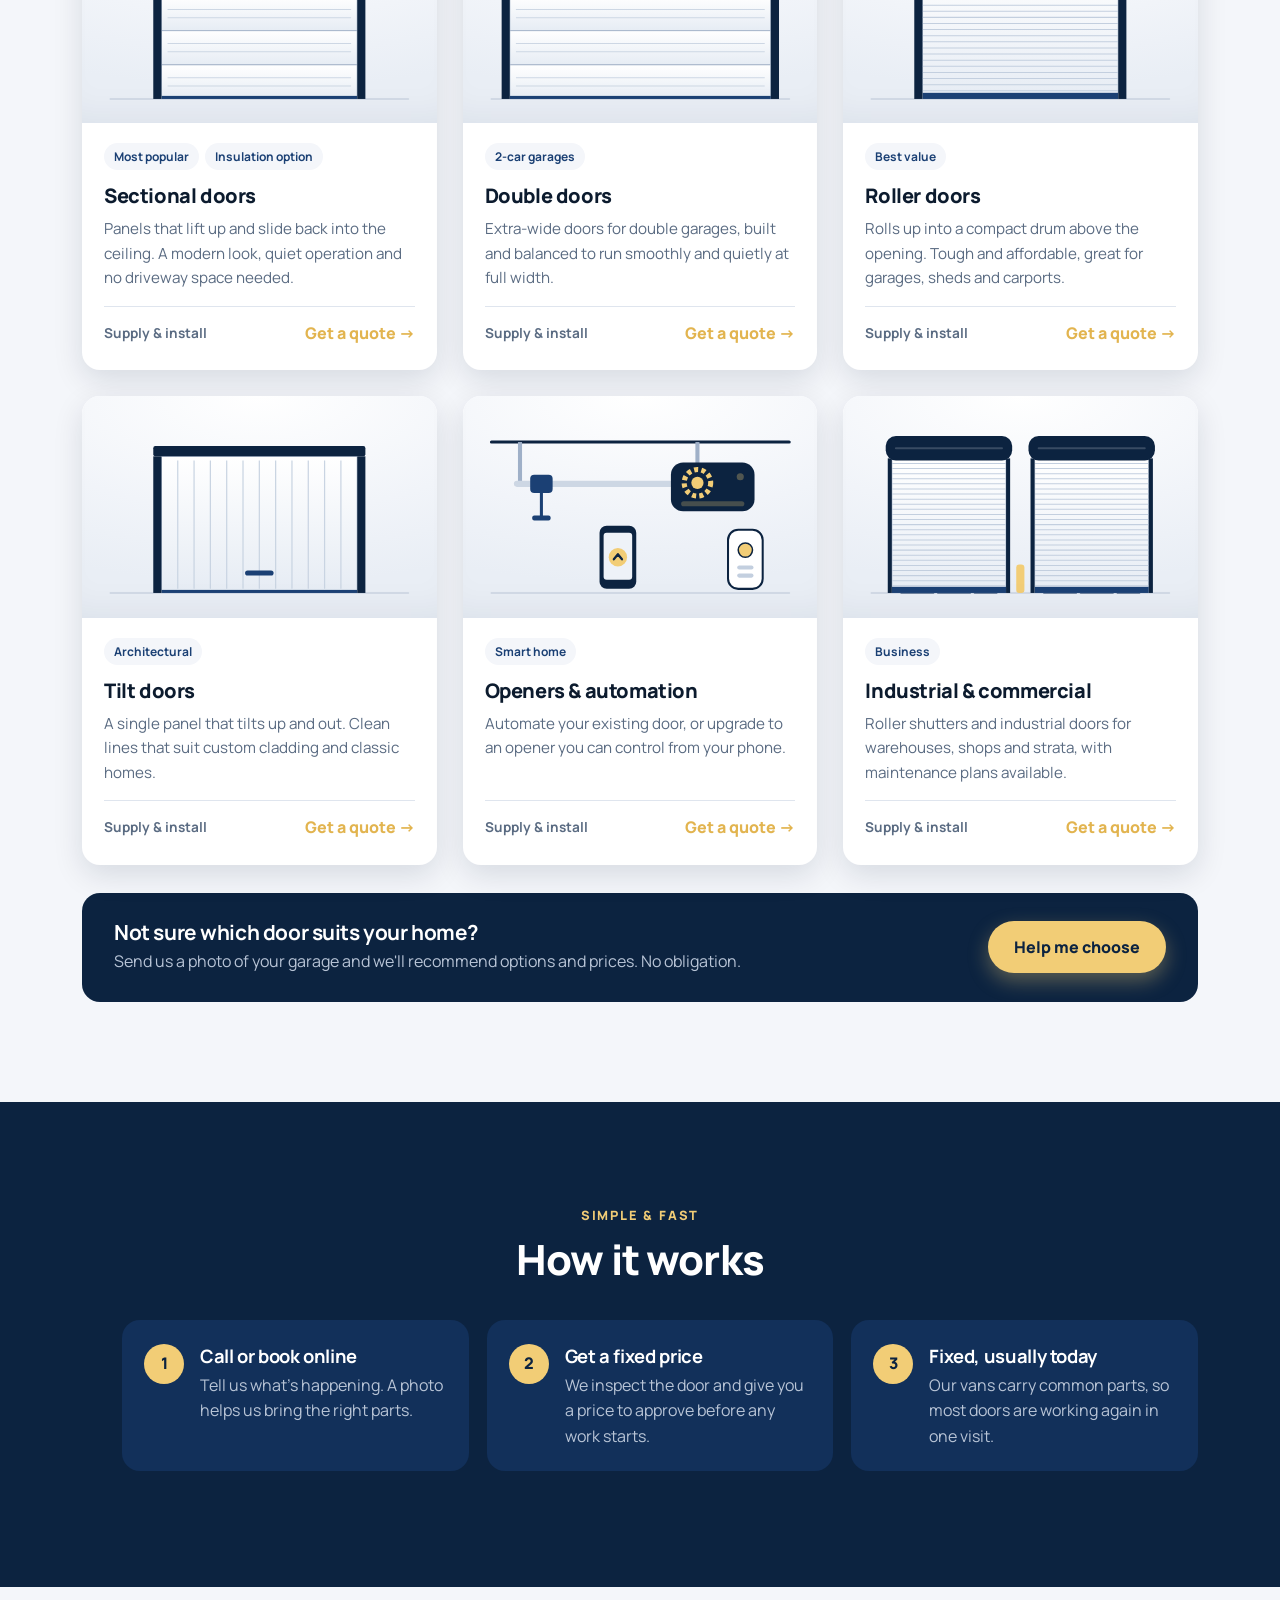
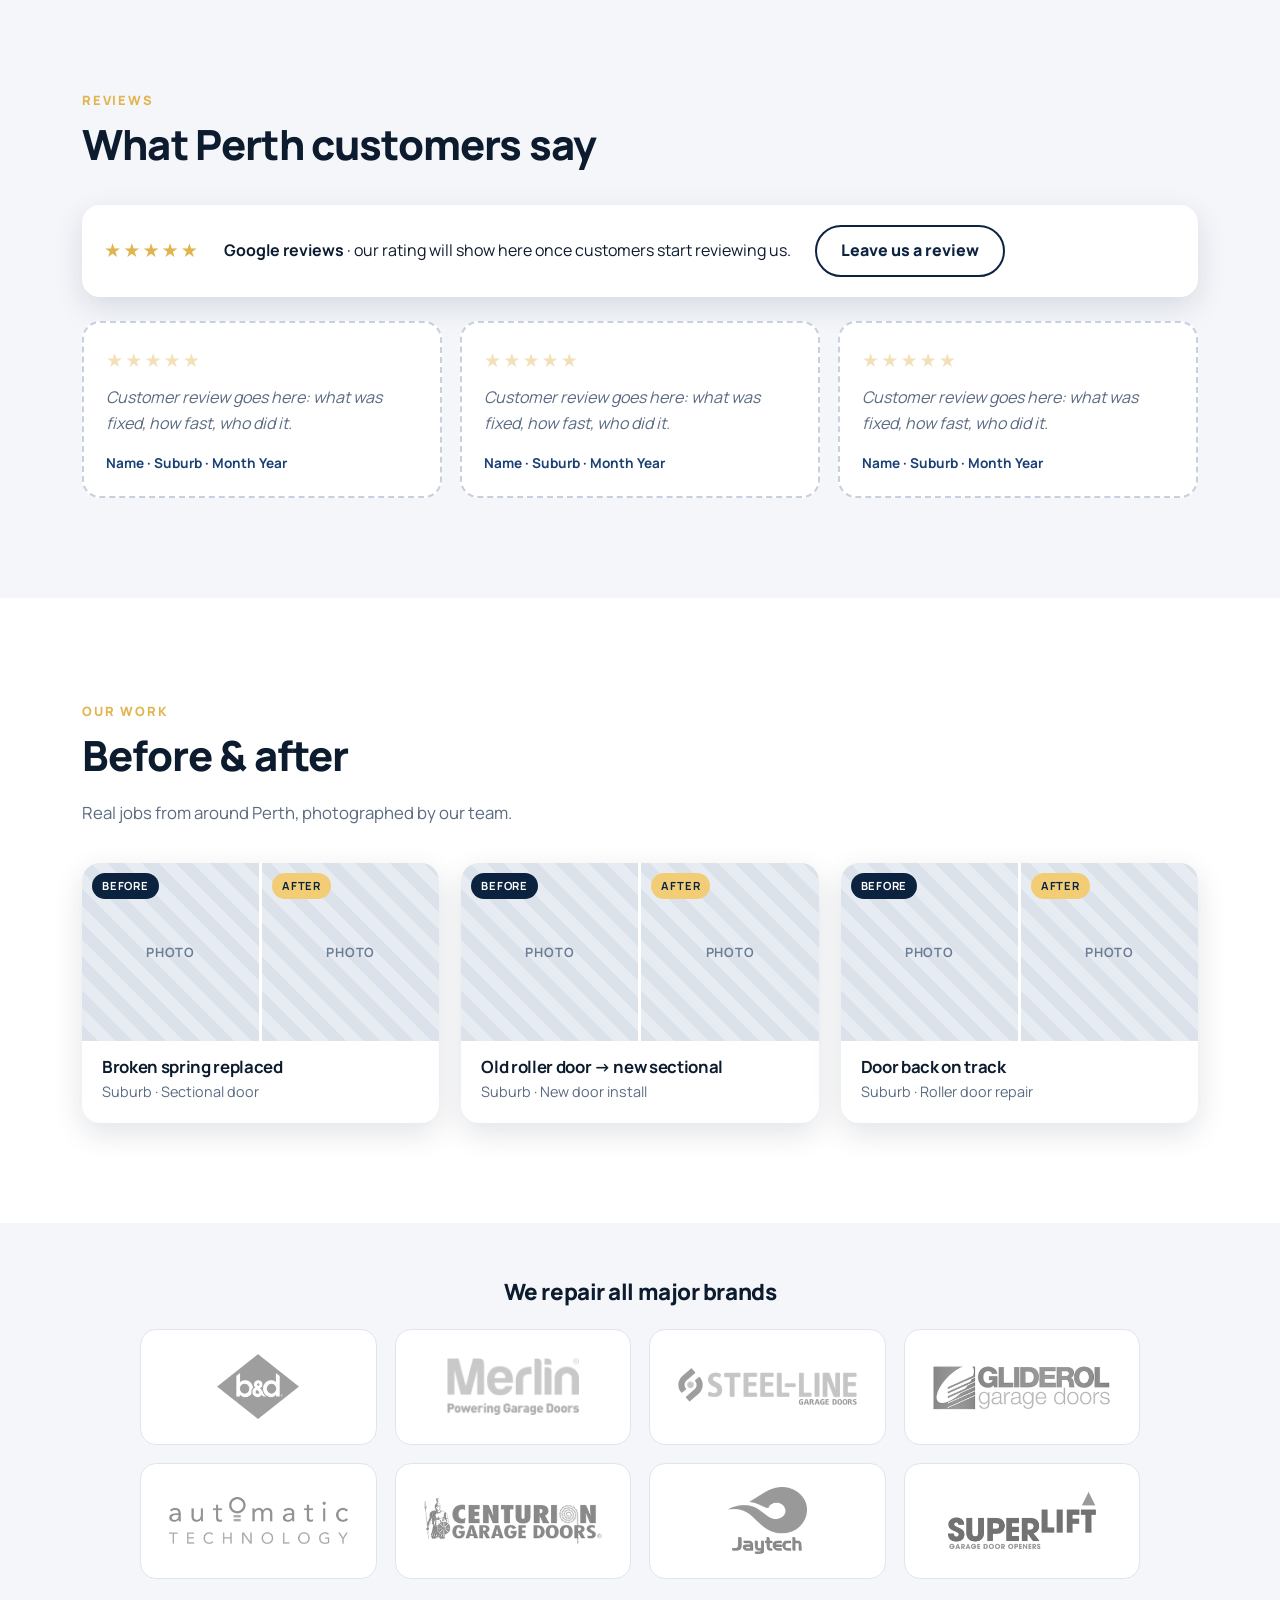
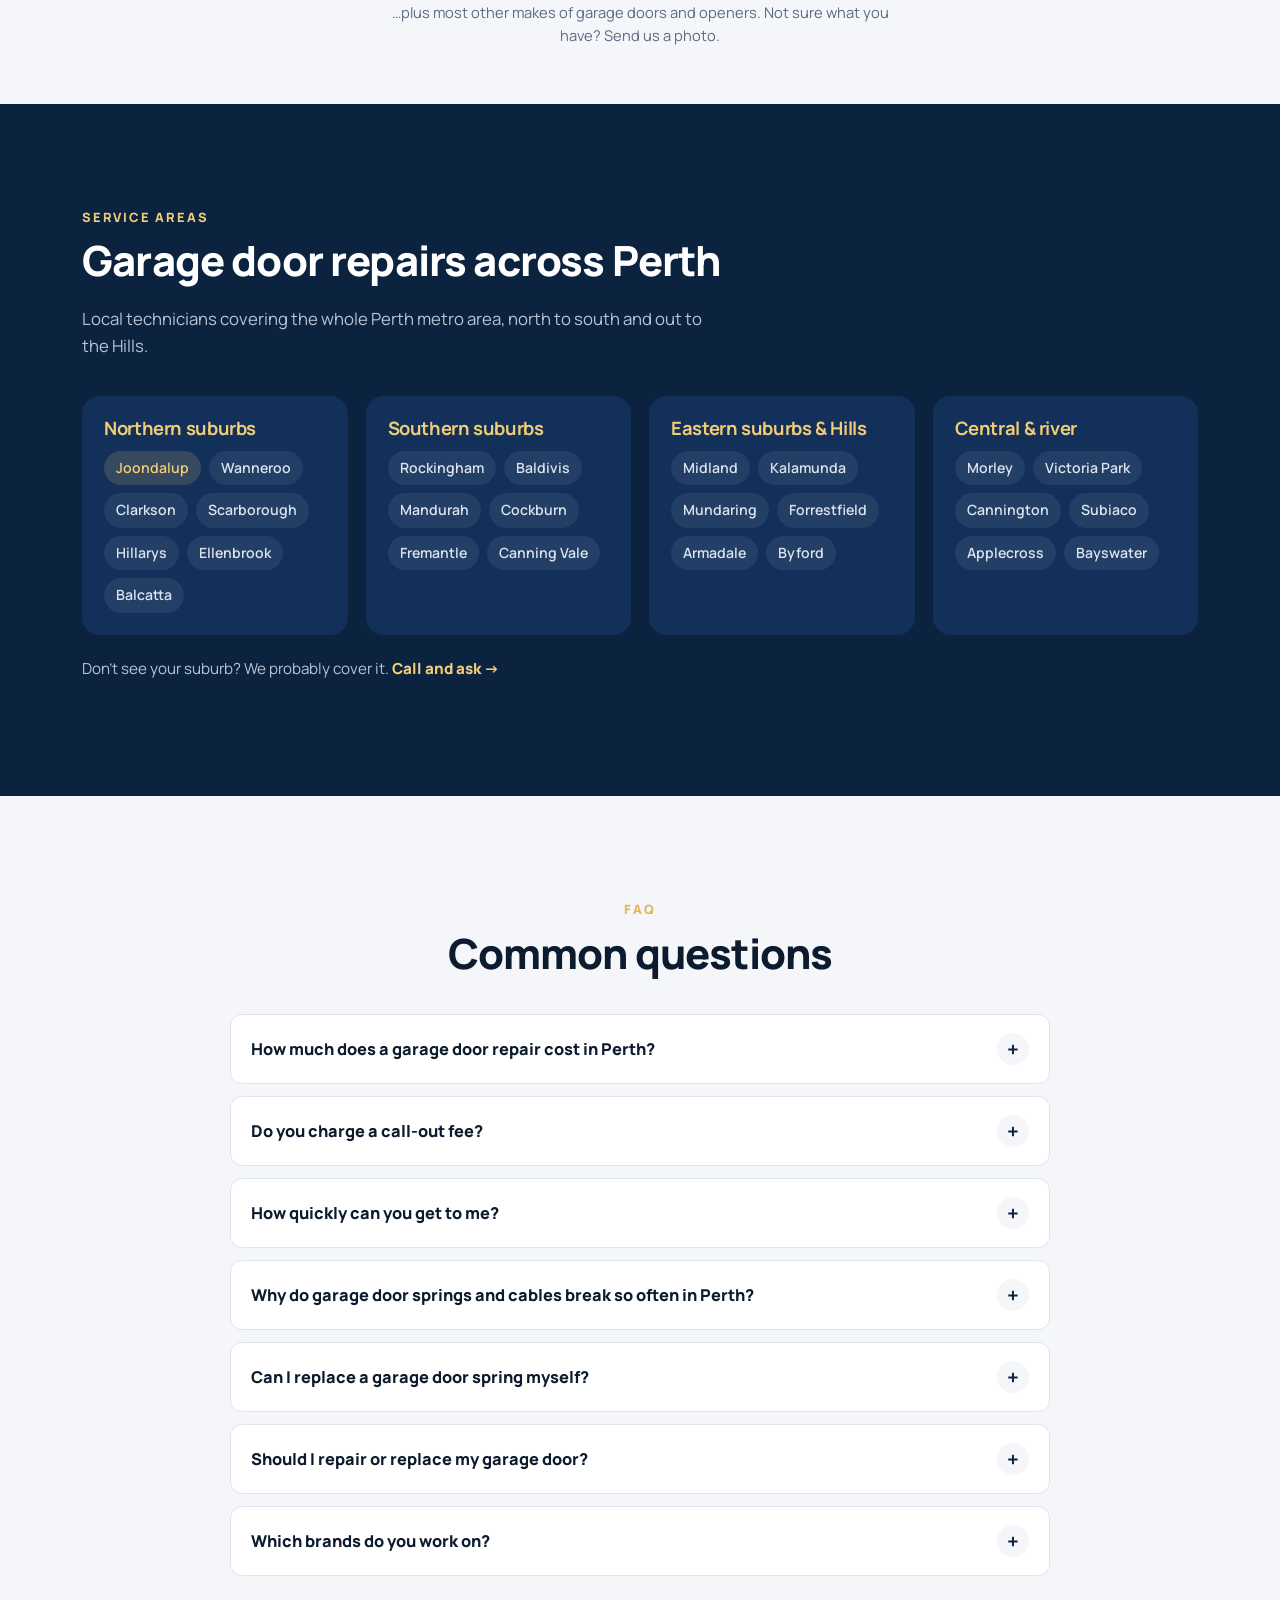
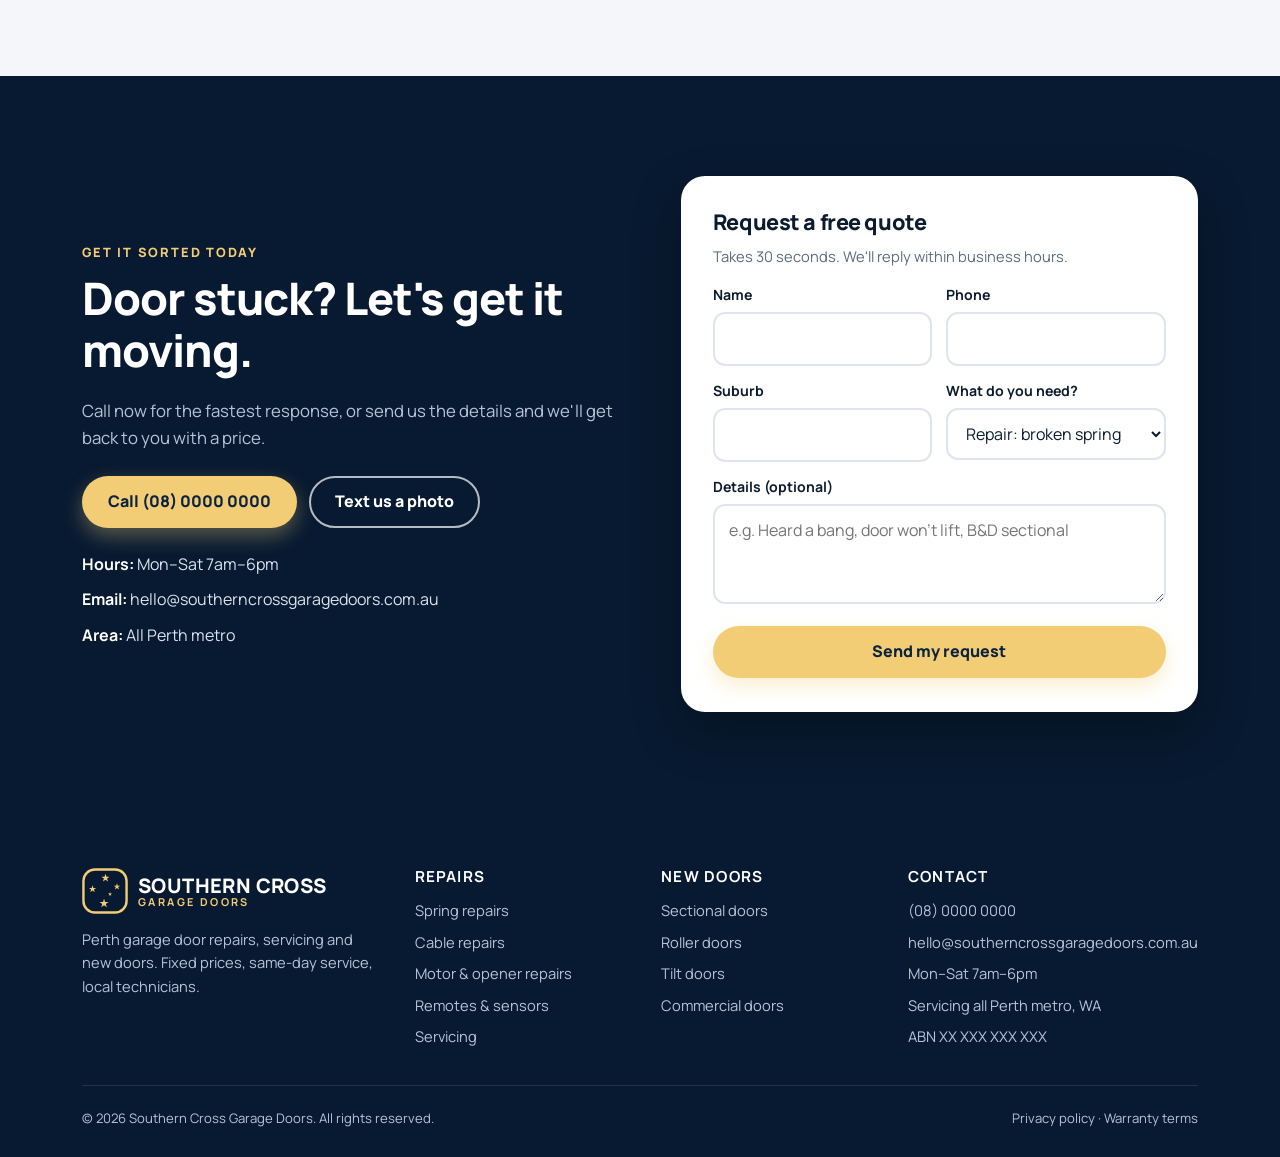
==== commit 90a1270a: "Add files via upload" ====
--- a/index.html
+++ b/index.html
@@ -182,13 +182,43 @@
       </div>
     </section>
 
+    <!-- ===================== 5. SERVICES ===================== -->
+    <section class="section" id="services">
+      <div class="container">
+        <div class="section-head reveal">
+          <span class="eyebrow">What we do</span>
+          <h2 class="section-title">Garage door services in Perth</h2>
+          <p class="section-intro">From quick fixes to brand-new doors, here's what our team takes care of across Perth.</p>
+        </div>
+
+        <ul class="service-list">
+          <li class="service-row service-row--offer reveal">
+            <span class="service-check"><svg viewBox="0 0 24 24" fill="none" stroke="currentColor" stroke-width="2.5" stroke-linecap="round" stroke-linejoin="round" aria-hidden="true"><path d="M5 12.5l4.5 4.5L19 7.5"/></svg></span>
+            <div><h3>Diagnostic inspection</h3><p>A technician checks your door and opener, finds the fault and gives you a fixed quote for the repair</p></div>
+            <span class="service-price"><small>Only</small>$49</span>
+          </li>
+          <li class="service-row reveal"><span class="service-check"><svg viewBox="0 0 24 24" fill="none" stroke="currentColor" stroke-width="2.5" stroke-linecap="round" stroke-linejoin="round" aria-hidden="true"><path d="M5 12.5l4.5 4.5L19 7.5"/></svg></span><div><h3>Garage door service</h3><p>Lubricate, adjust, safety check, tighten hardware</p></div></li>
+          <li class="service-row reveal"><span class="service-check"><svg viewBox="0 0 24 24" fill="none" stroke="currentColor" stroke-width="2.5" stroke-linecap="round" stroke-linejoin="round" aria-hidden="true"><path d="M5 12.5l4.5 4.5L19 7.5"/></svg></span><div><h3>Spring replacement</h3><p>Supplied &amp; fitted, door re-balanced</p></div></li>
+          <li class="service-row reveal"><span class="service-check"><svg viewBox="0 0 24 24" fill="none" stroke="currentColor" stroke-width="2.5" stroke-linecap="round" stroke-linejoin="round" aria-hidden="true"><path d="M5 12.5l4.5 4.5L19 7.5"/></svg></span><div><h3>Cable replacement</h3><p>Both sides, includes service</p></div></li>
+          <li class="service-row reveal"><span class="service-check"><svg viewBox="0 0 24 24" fill="none" stroke="currentColor" stroke-width="2.5" stroke-linecap="round" stroke-linejoin="round" aria-hidden="true"><path d="M5 12.5l4.5 4.5L19 7.5"/></svg></span><div><h3>Door off track</h3><p>Realign, replace damaged rollers</p></div></li>
+          <li class="service-row reveal"><span class="service-check"><svg viewBox="0 0 24 24" fill="none" stroke="currentColor" stroke-width="2.5" stroke-linecap="round" stroke-linejoin="round" aria-hidden="true"><path d="M5 12.5l4.5 4.5L19 7.5"/></svg></span><div><h3>New opener / motor</h3><p>Supplied, installed, 2 remotes</p></div></li>
+          <li class="service-row reveal"><span class="service-check"><svg viewBox="0 0 24 24" fill="none" stroke="currentColor" stroke-width="2.5" stroke-linecap="round" stroke-linejoin="round" aria-hidden="true"><path d="M5 12.5l4.5 4.5L19 7.5"/></svg></span><div><h3>Extra remote / keypad</h3><p>Supplied &amp; coded</p></div></li>
+          <li class="service-row service-row--feature reveal">
+            <span class="service-check"><svg viewBox="0 0 24 24" fill="none" stroke="currentColor" stroke-width="2.5" stroke-linecap="round" stroke-linejoin="round" aria-hidden="true"><path d="M5 12.5l4.5 4.5L19 7.5"/></svg></span>
+            <div><h3>New garage door</h3><p>Sectional, roller, tilt, double and more, supplied &amp; installed</p></div>
+            <a class="btn btn--gold" href="#doors">View options</a>
+          </li>
+        </ul>
+      </div>
+    </section>
+
     <!-- ===================== 3. WHAT'S WRONG WITH YOUR DOOR? (tabs from your design) ===================== -->
     <section class="section section--navy problems" id="problems">
       <div class="container">
         <div class="section-head reveal">
           <span class="eyebrow">Garage door repairs</span>
           <h2 class="section-title">What's wrong with your door?</h2>
-          <p class="section-intro">Tap your problem to see what's going on, what it usually costs and how we fix it.</p>
+          <p class="section-intro">Tap your problem to see what's going on and how we fix it.</p>
         </div>
 
         <div class="tabs" role="tablist" aria-label="Garage door problems" data-tabs>
@@ -228,7 +258,6 @@
               <li>Door feels very heavy or only opens a few centimetres</li>
               <li>Motor runs but the door doesn't move</li>
             </ul>
-            <div class="panel-price"><small>From</small><strong>$XXX</strong><small>supplied &amp; fitted</small></div>
             <div class="panel-actions">
               <a class="btn btn--gold" href="tel:+61800000000">Call to book</a>
               <a class="link-arrow" href="services/garage-door-spring-repair-perth.html">Spring repairs →</a>
@@ -248,7 +277,6 @@
               <li>Frayed or loose cable at the bottom corner</li>
               <li>Door jams halfway</li>
             </ul>
-            <div class="panel-price"><small>From</small><strong>$XXX</strong><small>both sides</small></div>
             <div class="panel-actions">
               <a class="btn btn--gold" href="tel:+61800000000">Call to book</a>
               <a class="link-arrow" href="#quote">Get a quote →</a>
@@ -266,7 +294,6 @@
               <li>Rollers popped out of the track</li>
               <li>Bent track after the car touched it</li>
             </ul>
-            <div class="panel-price"><small>From</small><strong>$XXX</strong></div>
             <div class="panel-actions">
               <a class="btn btn--gold" href="tel:+61800000000">Call to book</a>
               <a class="link-arrow" href="#quote">Get a quote →</a>
@@ -284,7 +311,6 @@
               <li>Door stops or reverses on its own</li>
               <li>Opener is old, slow or noisy</li>
             </ul>
-            <div class="panel-price"><small>New opener from</small><strong>$XXX</strong><small>installed</small></div>
             <div class="panel-actions">
               <a class="btn btn--gold" href="tel:+61800000000">Call to book</a>
               <a class="link-arrow" href="#quote">Get a quote →</a>
@@ -302,7 +328,6 @@
               <li>Door won't close and the light flashes</li>
               <li>Want a keypad or phone app access</li>
             </ul>
-            <div class="panel-price"><small>Remotes from</small><strong>$XX</strong></div>
             <div class="panel-actions">
               <a class="btn btn--gold" href="tel:+61800000000">Call to book</a>
               <a class="link-arrow" href="#quote">Get a quote →</a>
@@ -320,7 +345,6 @@
               <li>Door shudders or moves unevenly</li>
               <li>Hasn't been serviced in over a year</li>
             </ul>
-            <div class="panel-price"><small>Full service from</small><strong>$XXX</strong></div>
             <div class="panel-actions">
               <a class="btn btn--gold" href="tel:+61800000000">Book a service</a>
               <a class="link-arrow" href="#quote">Get a quote →</a>
@@ -378,15 +402,6 @@
             </div>
           </article>
           <article class="door-card reveal">
-            <div class="door-art" aria-hidden="true"><svg viewBox="0 0 320 200" preserveAspectRatio="xMidYMid meet" focusable="false"><defs><clipPath id="clip-wod"><rect x="64" y="44" width="192" height="134"/></clipPath></defs><line class="da-ground" x1="14" y1="178" x2="306" y2="178"/><clipPath id="clip-in-wod"><rect x="64" y="44" width="192" height="134"/></clipPath><g clip-path="url(#clip-in-wod)"><rect class="da-interior" x="64" y="44" width="192" height="134"/><ellipse class="da-glow" cx="160.0" cy="48" rx="92" ry="74"/><rect class="da-lamp" x="150.0" y="46" width="20" height="3" rx="1.5"/><rect class="da-floor" x="64" y="162" width="192" height="16"/></g><g class="da-car" transform="translate(160 176) scale(1) translate(-160 -176)"><path class="da-car-roof" d="M122 138 L132 116 Q134 112 139 112 L181 112 Q186 112 188 116 L198 138 Z"/><path class="da-car-glass" d="M129 136 L137 119 L183 119 L191 136 Z"/><rect class="da-car-body" x="110" y="135" width="100" height="29" rx="9"/><rect class="da-car-grille" x="145" y="146" width="30" height="8" rx="2.5"/><ellipse class="da-head" cx="126" cy="148" rx="8" ry="4"/><ellipse class="da-head" cx="194" cy="148" rx="8" ry="4"/><rect class="da-wheel" x="116" y="161" width="15" height="15" rx="3"/><rect class="da-wheel" x="189" y="161" width="15" height="15" rx="3"/></g><g clip-path="url(#clip-wod)"><g class="da-slide"><rect class="da-wood" x="64" y="44.0" width="192" height="33.5"/><line class="da-wood-groove" x1="70" y1="56.7" x2="250" y2="56.7"/><line class="da-wood-groove" x1="70" y1="64.8" x2="250" y2="64.8"/><path class="da-grain" d="M74 70.8 q10 -2 20 0 t20 0"/><path class="da-grain" d="M118 50.7 q10 -2 20 0 t20 0"/><path class="da-grain" d="M162 70.8 q10 -2 20 0 t20 0"/><path class="da-grain" d="M206 50.7 q10 -2 20 0 t20 0"/><rect class="da-wood" x="64" y="77.5" width="192" height="33.5"/><line class="da-wood-groove" x1="70" y1="90.2" x2="250" y2="90.2"/><line class="da-wood-groove" x1="70" y1="98.3" x2="250" y2="98.3"/><path class="da-grain" d="M92 104.3 q10 -2 20 0 t20 0"/><path class="da-grain" d="M136 84.2 q10 -2 20 0 t20 0"/><path class="da-grain" d="M180 104.3 q10 -2 20 0 t20 0"/><path class="da-grain" d="M224 84.2 q10 -2 20 0 t20 0"/><rect class="da-wood" x="64" y="111.0" width="192" height="33.5"/><line class="da-wood-groove" x1="70" y1="123.7" x2="250" y2="123.7"/><line class="da-wood-groove" x1="70" y1="131.8" x2="250" y2="131.8"/><path class="da-grain" d="M74 137.8 q10 -2 20 0 t20 0"/><path class="da-grain" d="M118 117.7 q10 -2 20 0 t20 0"/><path class="da-grain" d="M162 137.8 q10 -2 20 0 t20 0"/><path class="da-grain" d="M206 117.7 q10 -2 20 0 t20 0"/><rect class="da-wood" x="64" y="144.5" width="192" height="33.5"/><line class="da-wood-groove" x1="70" y1="157.2" x2="250" y2="157.2"/><line class="da-wood-groove" x1="70" y1="165.3" x2="250" y2="165.3"/><path class="da-grain" d="M92 171.3 q10 -2 20 0 t20 0"/><path class="da-grain" d="M136 151.2 q10 -2 20 0 t20 0"/><path class="da-grain" d="M180 171.3 q10 -2 20 0 t20 0"/><path class="da-grain" d="M224 151.2 q10 -2 20 0 t20 0"/><rect class="da-seal" x="64" y="175" width="192" height="3"/></g></g><rect class="da-frame" x="56" y="34" width="208" height="10" rx="2"/><rect class="da-frame" x="56" y="44" width="8" height="134"/><rect class="da-frame" x="256" y="44" width="8" height="134"/></svg></div>
-            <div class="door-card-body">
-              <div class="tag-row"><span class="tag">Premium</span><span class="tag">Low maintenance</span></div>
-              <h3>Wood-look doors</h3>
-              <p>The warmth of real timber in a steel finish. No sanding, oiling or warping in the Perth sun.</p>
-              <div class="door-card-foot"><span class="door-card-note">Supply &amp; install</span><a class="link-arrow" href="#quote">Get a quote →</a></div>
-            </div>
-          </article>
-          <article class="door-card reveal">
             <div class="door-art" aria-hidden="true"><svg viewBox="0 0 320 200" preserveAspectRatio="xMidYMid meet" focusable="false"><line class="da-ground" x1="14" y1="178" x2="306" y2="178"/><line class="da-ceiling" x1="14" y1="30" x2="306" y2="30"/><rect class="da-bracket" x="214" y="30" width="4" height="22"/><rect class="da-bracket" x="40" y="30" width="4" height="40"/><rect class="da-rail-bar" x="36" y="68" width="160" height="6" rx="3"/><g class="da-carriage"><rect class="da-carriage-block" x="52" y="62" width="22" height="18" rx="4"/><line class="da-arm" x1="63" y1="80" x2="63" y2="104"/><rect class="da-arm-foot" x="54" y="102" width="18" height="5" rx="2"/></g><rect class="da-motor" x="190" y="50" width="82" height="48" rx="12"/><rect class="da-motor-lens" x="200" y="88" width="62" height="5" rx="2.5"/><g class="da-gear-wrap" transform="translate(216 70)"><g class="da-gear"><circle class="da-gear-teeth" cx="0" cy="0" r="13"/><circle class="da-gear-hub" cx="0" cy="0" r="6"/></g></g><circle class="da-led" cx="258" cy="64" r="3.5"/><g transform="translate(246 116)"><rect class="da-remote" x="0" y="0" width="34" height="58" rx="10"/><circle class="da-remote-btn" cx="17" cy="20" r="7"/><rect class="da-remote-key" x="9" y="35" width="16" height="4" rx="2"/><rect class="da-remote-key" x="9" y="43" width="16" height="4" rx="2"/></g><g class="da-waves" transform="translate(262 108)"><path class="da-wave" d="M-8 -2 A10 10 0 0 1 8 -2"/><path class="da-wave" d="M-14 -7 A18 18 0 0 1 14 -7"/><path class="da-wave" d="M-20 -12 A26 26 0 0 1 20 -12"/></g><g transform="translate(120 112)"><rect class="da-phone" x="0" y="0" width="36" height="62" rx="7"/><rect class="da-phone-screen" x="4" y="7" width="28" height="46" rx="3"/><rect class="da-app-btn" x="9" y="22" width="18" height="18" rx="9"/><path class="da-app-icon" d="M14 33 L18 28 L22 33"/></g></svg></div>
             <div class="door-card-body">
               <div class="tag-row"><span class="tag">Smart home</span></div>
@@ -401,7 +416,7 @@
               <div class="tag-row"><span class="tag">Business</span></div>
               <h3>Industrial &amp; commercial</h3>
               <p>Roller shutters and industrial doors for warehouses, shops and strata, with maintenance plans available.</p>
-              <div class="door-card-foot"><span class="door-card-note">Supply, install &amp; service</span><a class="link-arrow" href="#quote">Get a quote →</a></div>
+              <div class="door-card-foot"><span class="door-card-note">Supply &amp; install</span><a class="link-arrow" href="#quote">Get a quote →</a></div>
             </div>
           </article>
         </div>
@@ -416,35 +431,6 @@
       </div>
     </section>
 
-    <!-- ===================== 5. SERVICES ===================== -->
-    <section class="section" id="services">
-      <div class="container">
-        <div class="section-head reveal">
-          <span class="eyebrow">What we do</span>
-          <h2 class="section-title">Garage door services in Perth</h2>
-          <p class="section-intro">From quick fixes to brand-new doors, here's what our team takes care of across Perth.</p>
-        </div>
-
-        <ul class="service-list">
-          <li class="service-row service-row--offer reveal">
-            <span class="service-check"><svg viewBox="0 0 24 24" fill="none" stroke="currentColor" stroke-width="2.5" stroke-linecap="round" stroke-linejoin="round" aria-hidden="true"><path d="M5 12.5l4.5 4.5L19 7.5"/></svg></span>
-            <div><h3>Diagnostic inspection</h3><p>A technician checks your door and opener, finds the fault and gives you a fixed quote for the repair</p></div>
-            <span class="service-price"><small>Only</small>$49</span>
-          </li>
-          <li class="service-row reveal"><span class="service-check"><svg viewBox="0 0 24 24" fill="none" stroke="currentColor" stroke-width="2.5" stroke-linecap="round" stroke-linejoin="round" aria-hidden="true"><path d="M5 12.5l4.5 4.5L19 7.5"/></svg></span><div><h3>Garage door service</h3><p>Lubricate, adjust, safety check, tighten hardware</p></div></li>
-          <li class="service-row reveal"><span class="service-check"><svg viewBox="0 0 24 24" fill="none" stroke="currentColor" stroke-width="2.5" stroke-linecap="round" stroke-linejoin="round" aria-hidden="true"><path d="M5 12.5l4.5 4.5L19 7.5"/></svg></span><div><h3>Spring replacement</h3><p>Supplied &amp; fitted, door re-balanced</p></div></li>
-          <li class="service-row reveal"><span class="service-check"><svg viewBox="0 0 24 24" fill="none" stroke="currentColor" stroke-width="2.5" stroke-linecap="round" stroke-linejoin="round" aria-hidden="true"><path d="M5 12.5l4.5 4.5L19 7.5"/></svg></span><div><h3>Cable replacement</h3><p>Both sides, includes service</p></div></li>
-          <li class="service-row reveal"><span class="service-check"><svg viewBox="0 0 24 24" fill="none" stroke="currentColor" stroke-width="2.5" stroke-linecap="round" stroke-linejoin="round" aria-hidden="true"><path d="M5 12.5l4.5 4.5L19 7.5"/></svg></span><div><h3>Door off track</h3><p>Realign, replace damaged rollers</p></div></li>
-          <li class="service-row reveal"><span class="service-check"><svg viewBox="0 0 24 24" fill="none" stroke="currentColor" stroke-width="2.5" stroke-linecap="round" stroke-linejoin="round" aria-hidden="true"><path d="M5 12.5l4.5 4.5L19 7.5"/></svg></span><div><h3>New opener / motor</h3><p>Supplied, installed, 2 remotes</p></div></li>
-          <li class="service-row reveal"><span class="service-check"><svg viewBox="0 0 24 24" fill="none" stroke="currentColor" stroke-width="2.5" stroke-linecap="round" stroke-linejoin="round" aria-hidden="true"><path d="M5 12.5l4.5 4.5L19 7.5"/></svg></span><div><h3>Extra remote / keypad</h3><p>Supplied &amp; coded</p></div></li>
-          <li class="service-row service-row--feature reveal">
-            <span class="service-check"><svg viewBox="0 0 24 24" fill="none" stroke="currentColor" stroke-width="2.5" stroke-linecap="round" stroke-linejoin="round" aria-hidden="true"><path d="M5 12.5l4.5 4.5L19 7.5"/></svg></span>
-            <div><h3>New garage door</h3><p>Sectional, roller, tilt, wood-look and more, supplied &amp; installed</p></div>
-            <a class="btn btn--gold" href="#doors">View options</a>
-          </li>
-        </ul>
-      </div>
-    </section>
 
     <!-- ===================== 6. HOW IT WORKS ===================== -->
     <section class="section section--navy">
--- a/css/styles.css
+++ b/css/styles.css
@@ -254,7 +254,6 @@
 .trust-item div span { display: block; font-size: 0.82rem; color: var(--on-navy-muted); }
 
 /* ---------- Problem selector (tabs) ---------- */
-.problems { padding-top: 40px; }
 .tabs {
   display: flex; gap: 12px;
   overflow-x: auto; scroll-snap-type: x mandatory;
@@ -298,7 +297,7 @@
 .panel-price { display: flex; align-items: baseline; gap: 8px; margin: 6px 0 18px; }
 .panel-price small { color: var(--on-navy-muted); font-weight: 700; }
 .panel-price strong { font-size: 1.8rem; color: var(--gold); font-weight: 800; }
-.panel-actions { display: flex; flex-wrap: wrap; gap: 12px 20px; align-items: center; }
+.panel-actions { margin-top: 24px; display: flex; flex-wrap: wrap; gap: 12px 20px; align-items: center; }
 .safety-note {
   margin-top: 16px; padding: 12px 14px; border-radius: 12px;
   background: rgba(242,205,118,0.1); color: var(--gold); font-size: 0.88rem; font-weight: 600;
@@ -740,16 +739,14 @@
 }
 
 /* Door grid: 2 columns on tablet/small laptop, 4 on wide screens */
-/* flex so an odd last row sits centred instead of hanging left */
+/* Door cards: 1 column on phones, 2 on tablets, 3 on laptops/desktops (6 cards = two even rows) */
 @media (min-width: 640px) {
-  .card-grid--doors { display: flex; flex-wrap: wrap; justify-content: center; gap: 20px; }
-  .card-grid--doors .door-card { flex: 0 0 calc((100% - 20px) / 2); }
-}
-@media (min-width: 1100px) {
-  .card-grid--doors { gap: 22px; }
-  .card-grid--doors .door-card { flex-basis: calc((100% - 66px) / 4); }
-  .card-grid--doors .door-card-body { padding: 18px 20px 22px; }
-  .card-grid--doors .door-card h3 { font-size: 1.15rem; }
+  .card-grid--doors { display: flex; flex-wrap: wrap; justify-content: center; gap: 22px; }
+  .card-grid--doors .door-card { flex: 0 0 calc((100% - 22px) / 2); }
+}
+@media (min-width: 960px) {
+  .card-grid--doors { gap: 26px; }
+  .card-grid--doors .door-card { flex-basis: calc((100% - 52px) / 3); }
 }
 
 @media (min-width: 1100px) { .brand-grid { max-width: 1000px; gap: 18px; } .brand-logo { height: 116px; padding: 18px 28px; } .brand-logo img { max-height: calc(var(--logo-h, 44px) * 1.25); } }
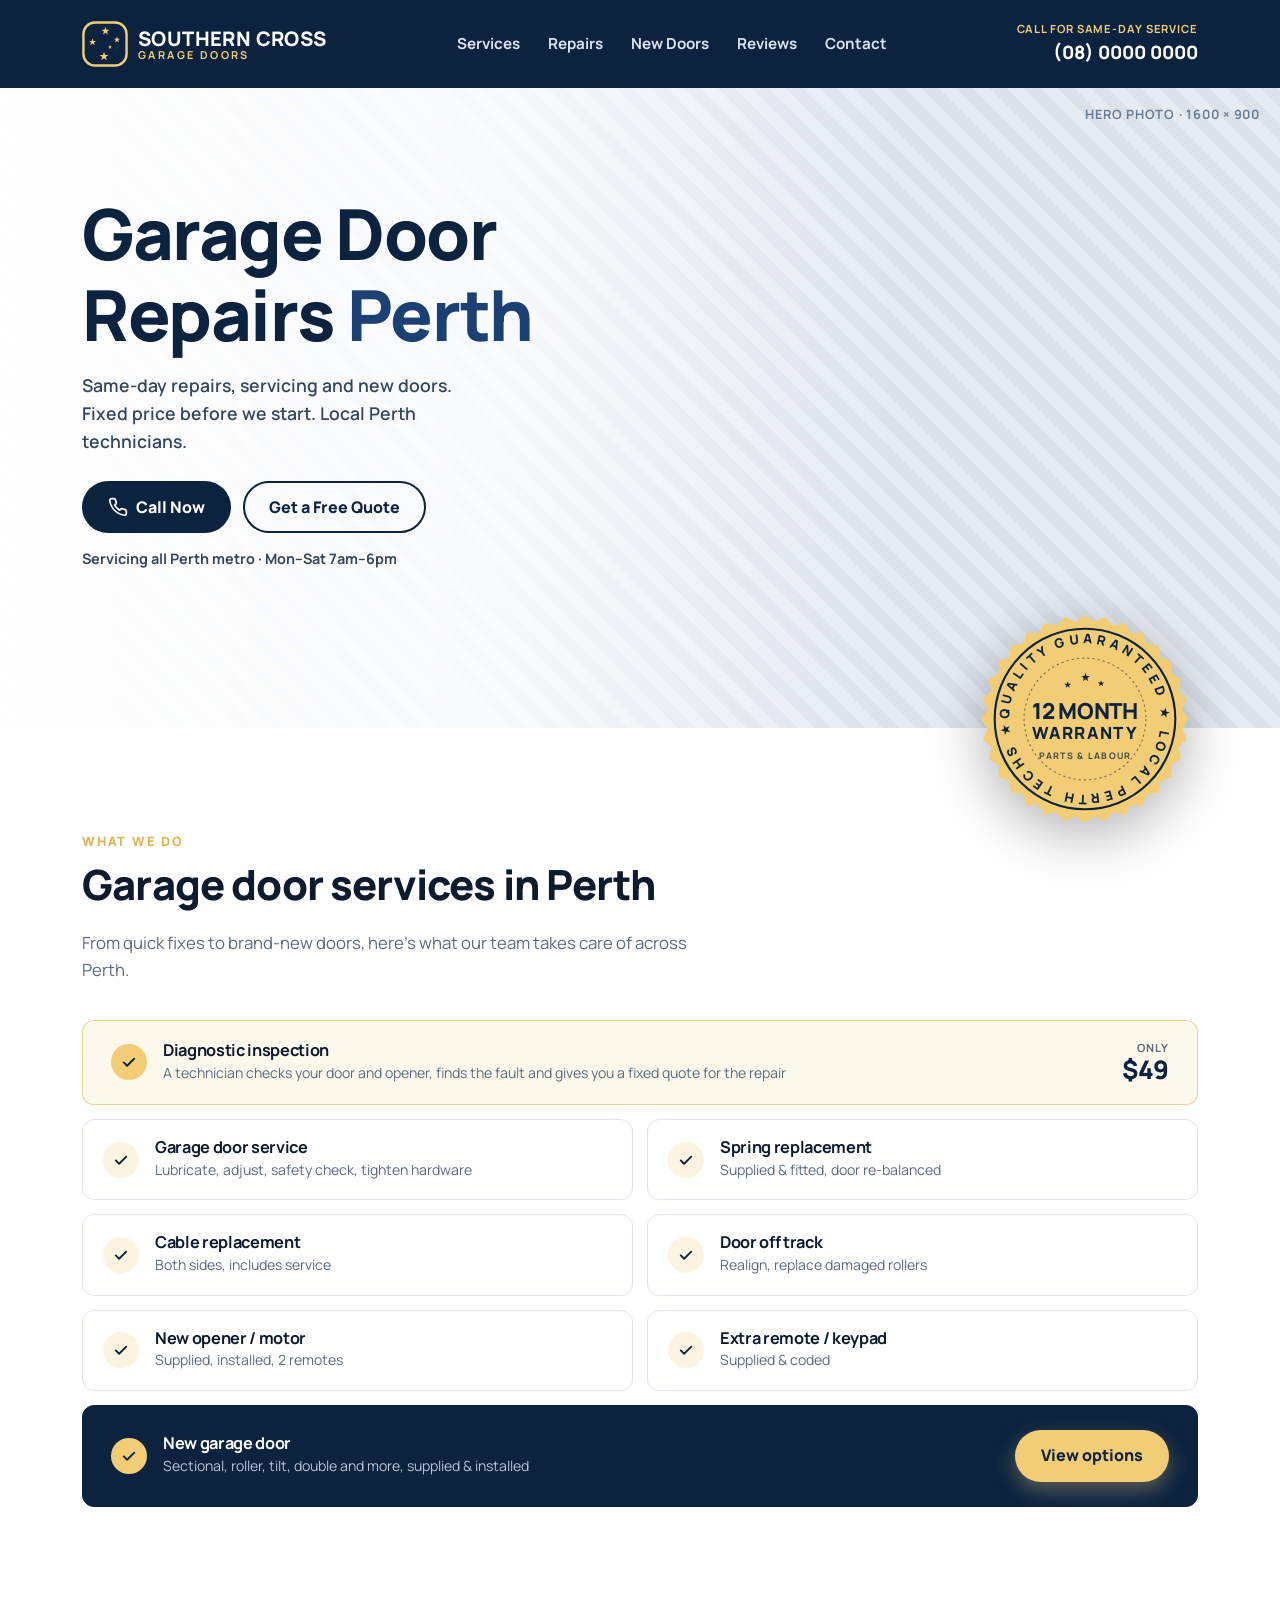
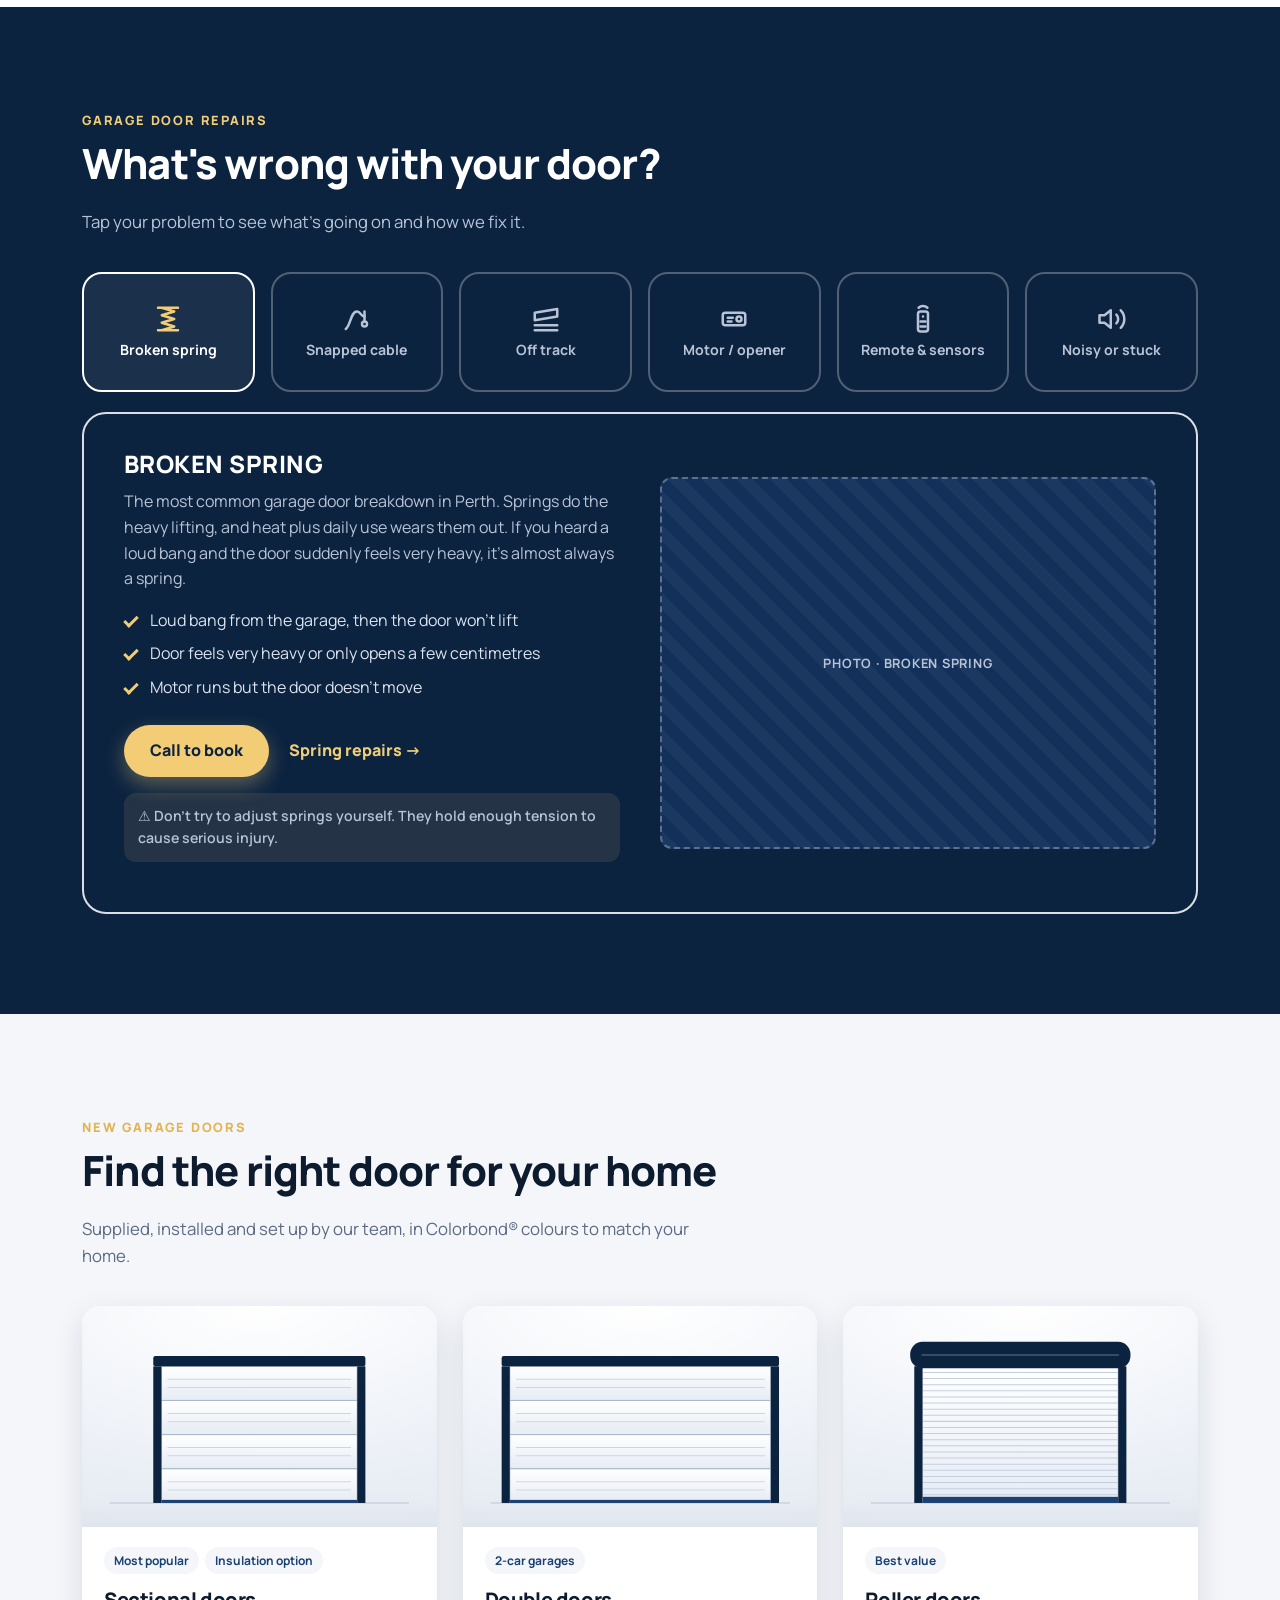
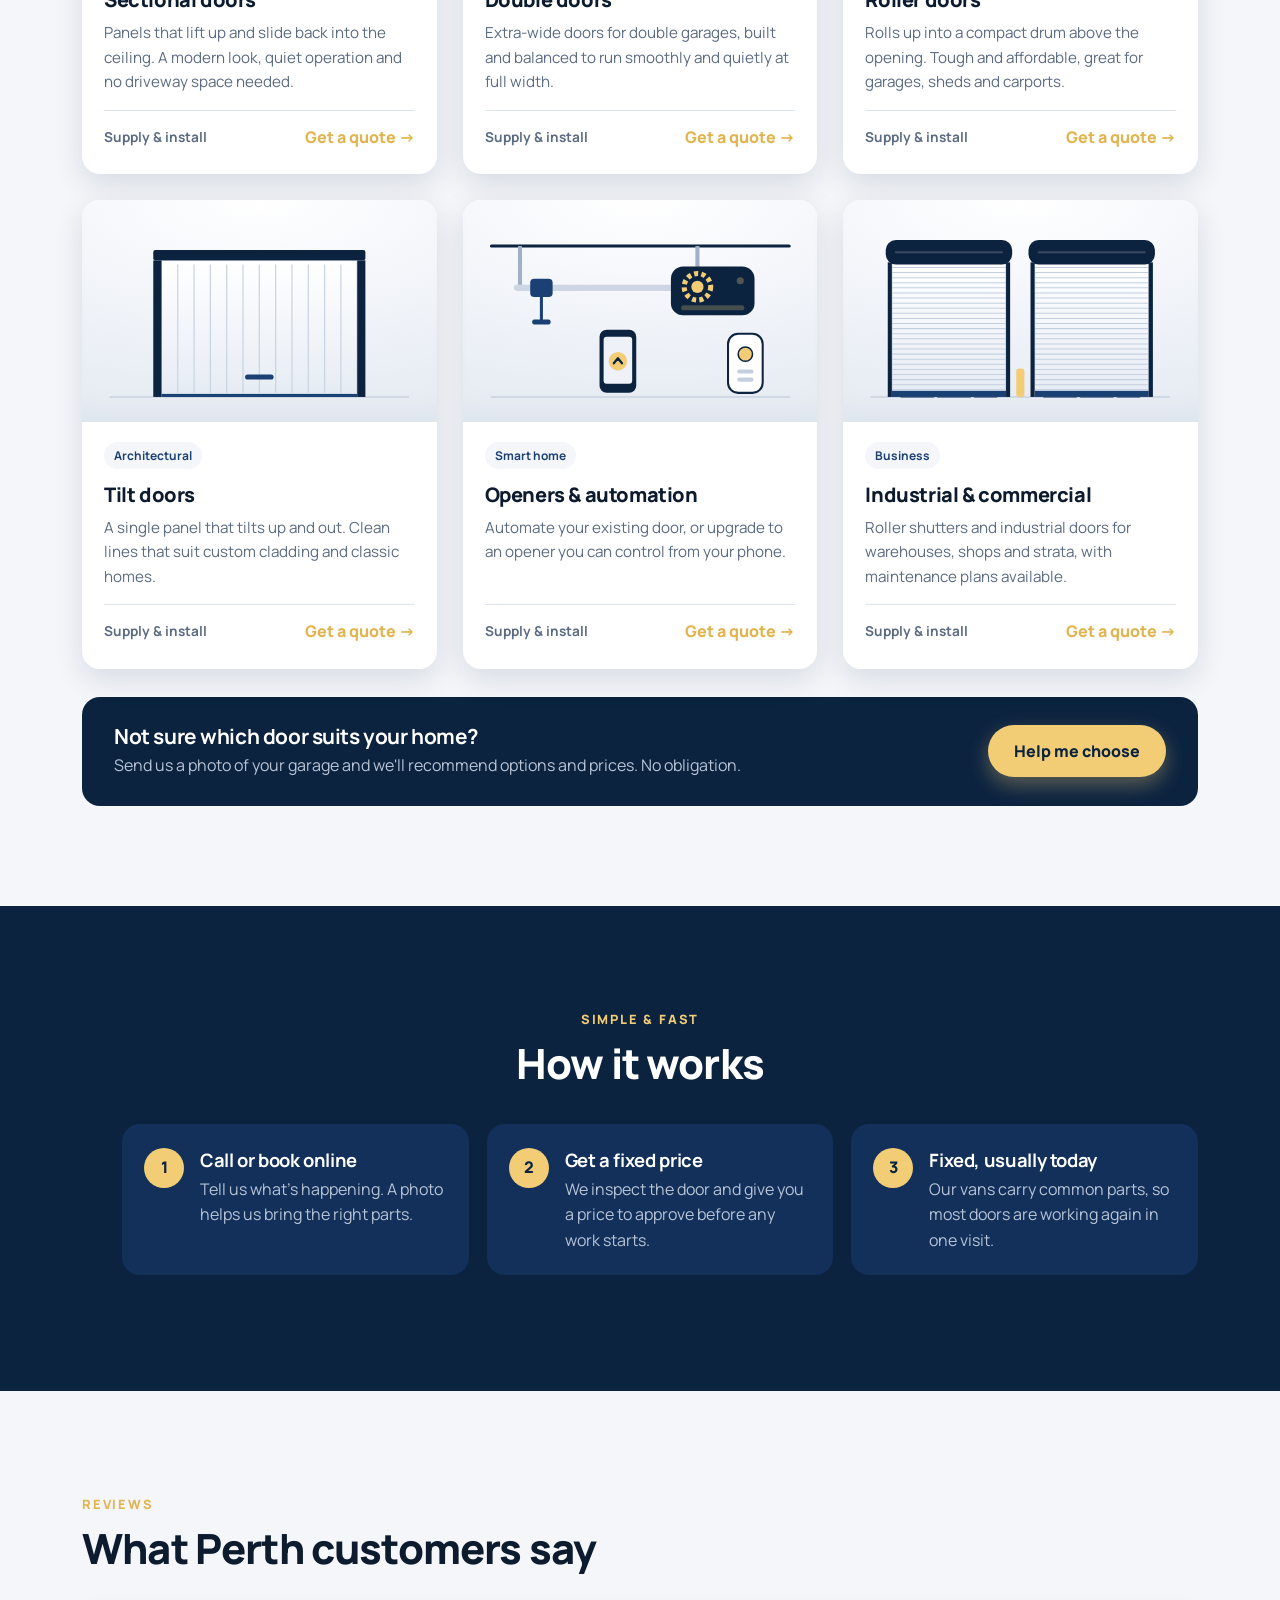
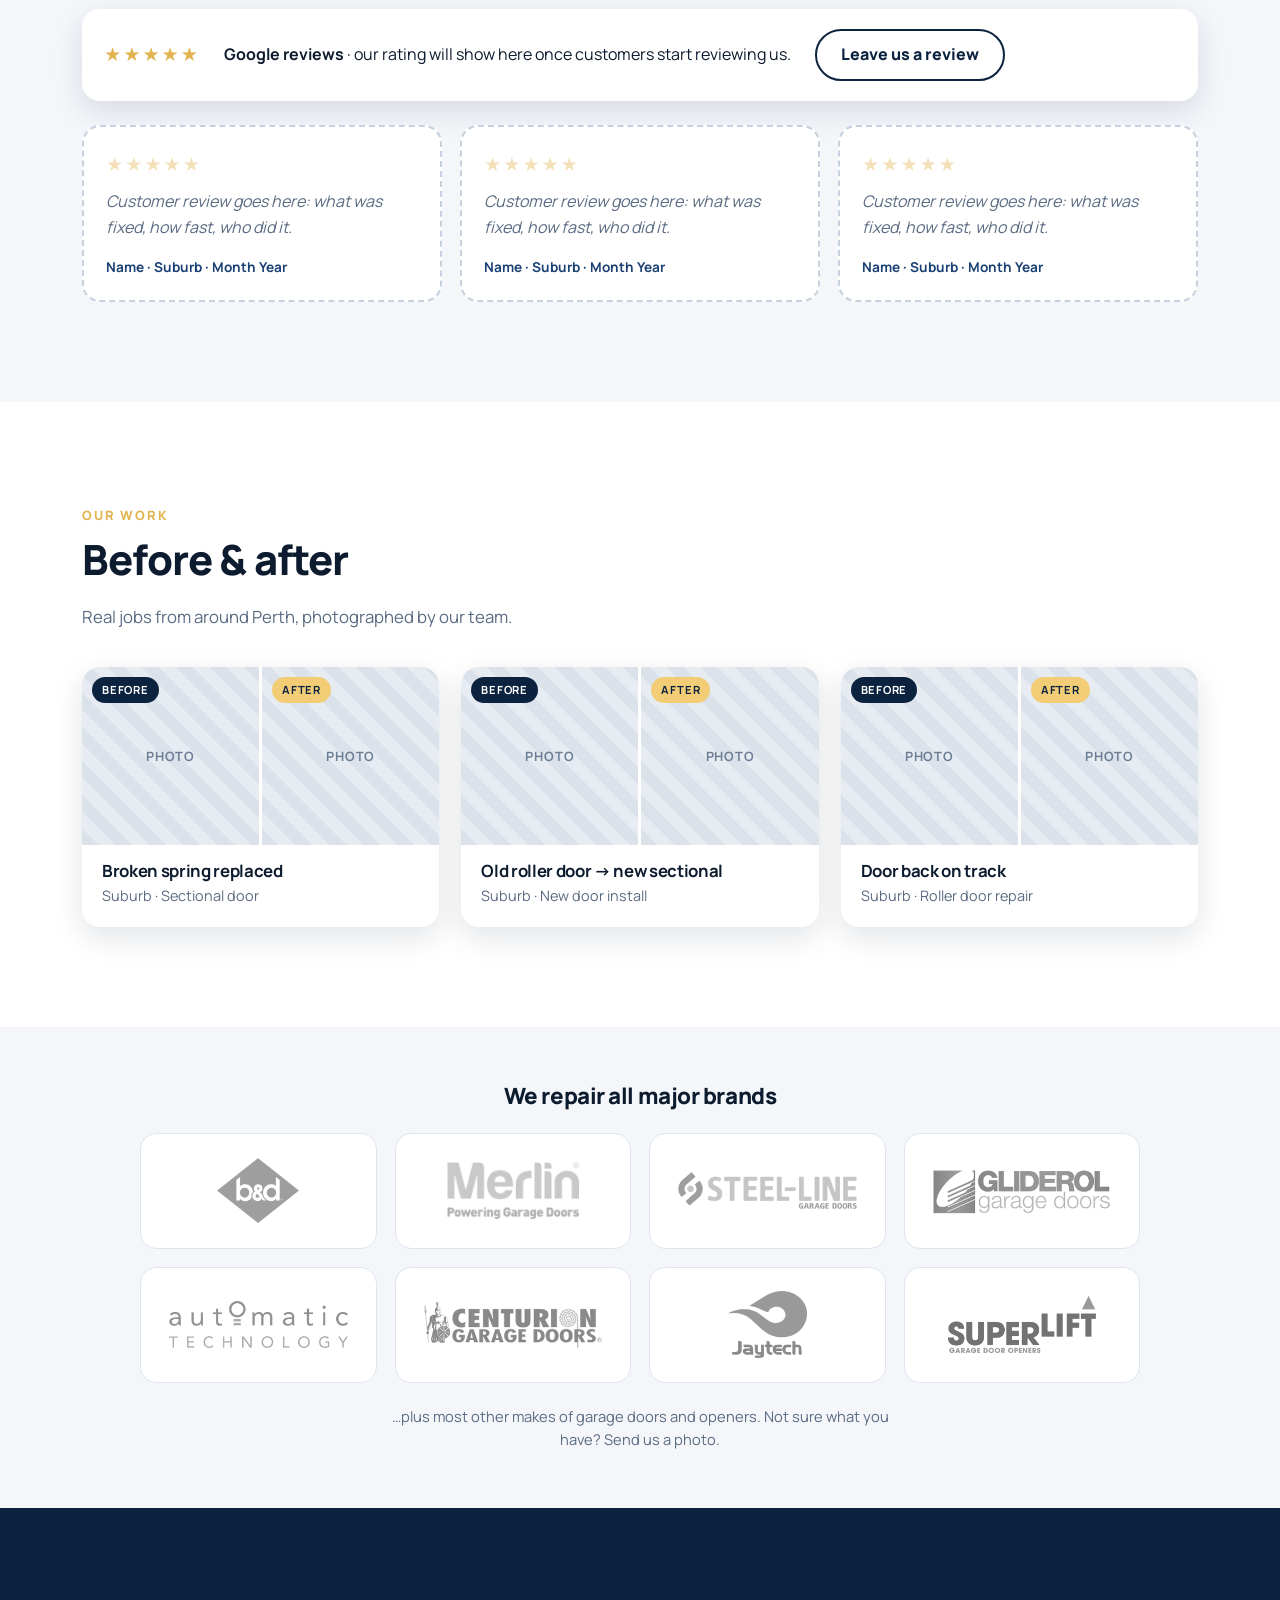
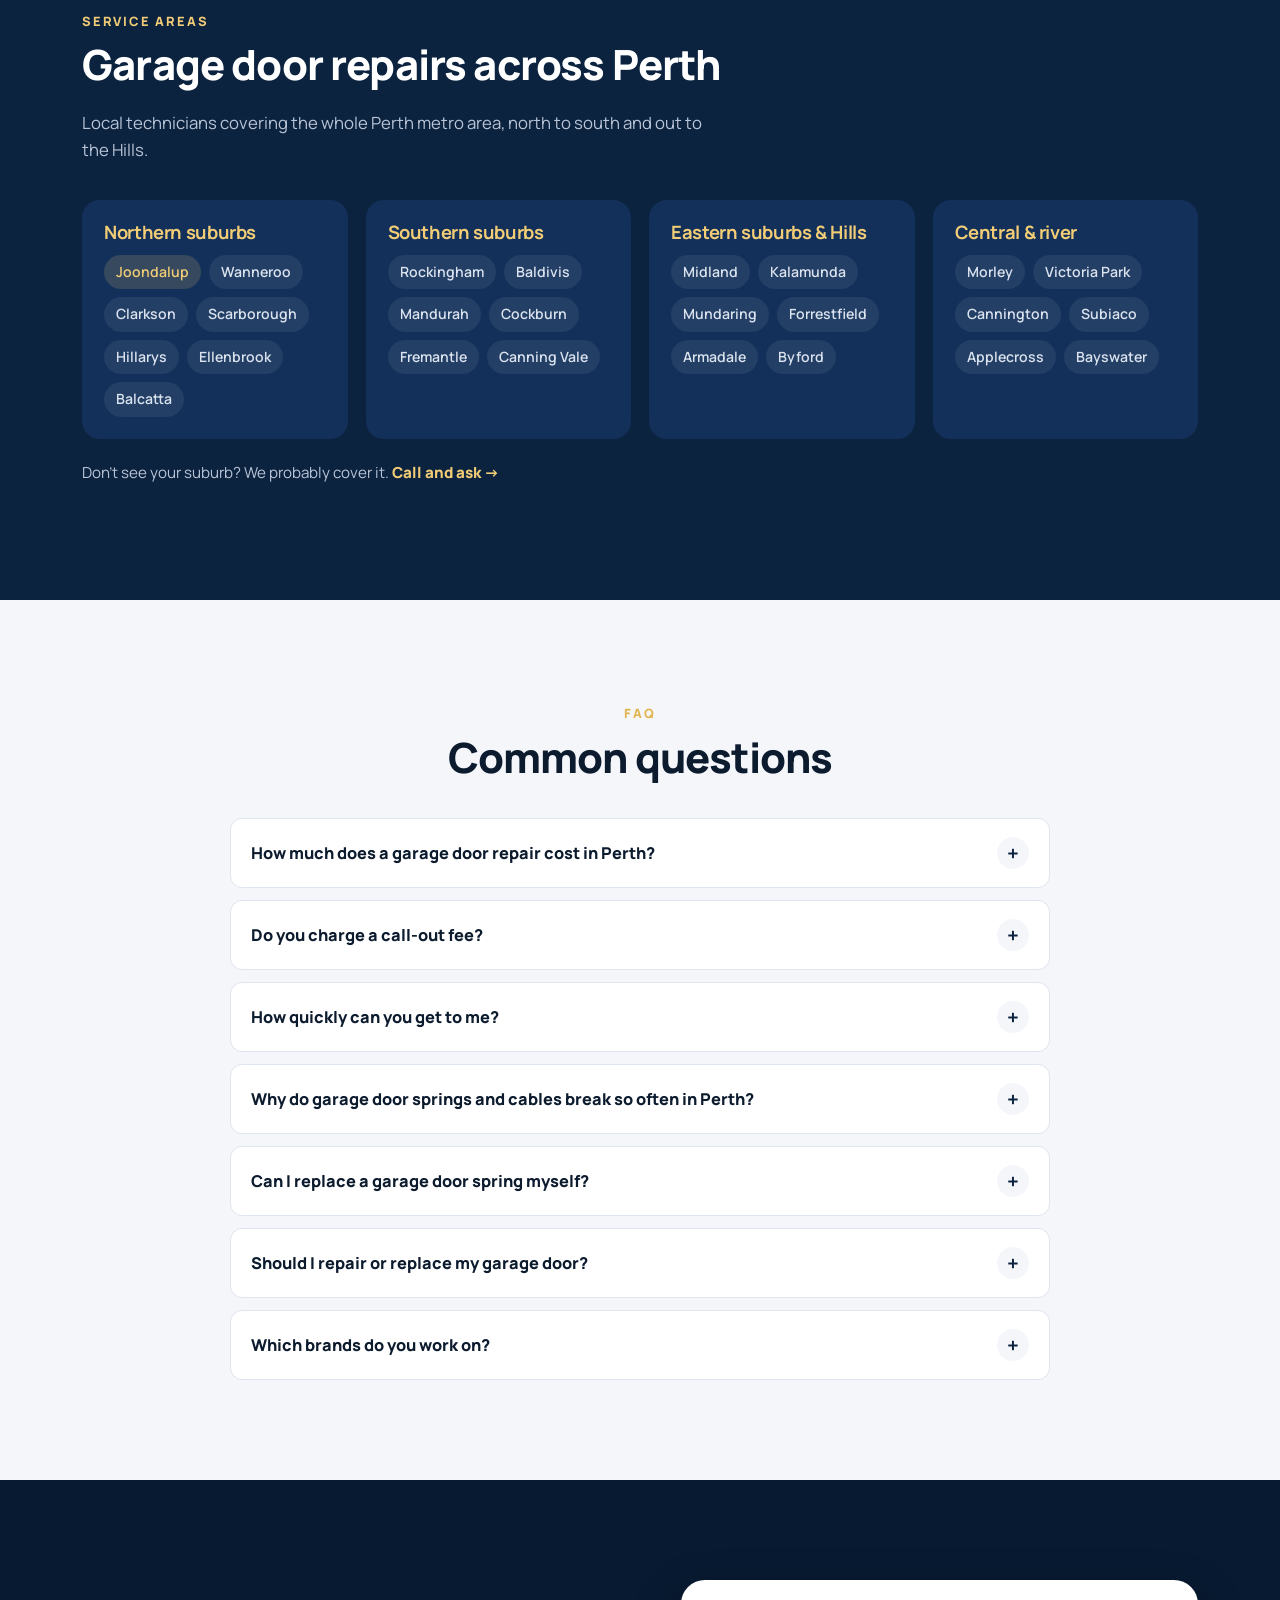
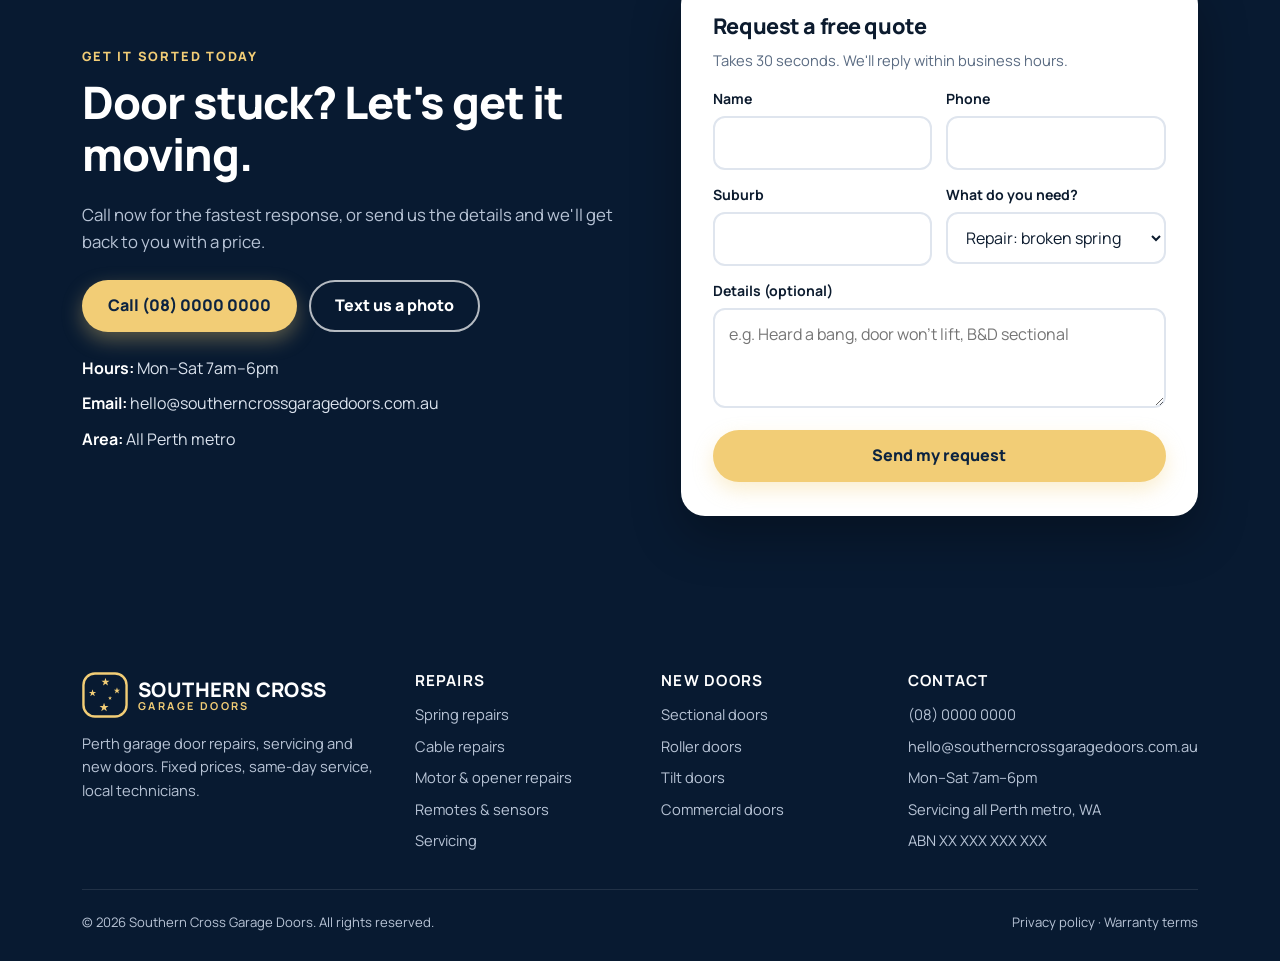
==== commit 8f34bcd8: "Add files via upload" ====
--- a/index.html
+++ b/index.html
@@ -83,10 +83,9 @@
       </a>
 
       <nav class="main-nav" aria-label="Main">
+        <a href="#services">Services</a>
         <a href="#problems">Repairs</a>
         <a href="#doors">New Doors</a>
-        <a href="#services">Services</a>
-        <a href="#areas">Areas</a>
         <a href="#reviews">Reviews</a>
         <a href="#quote">Contact</a>
       </nav>
@@ -103,10 +102,9 @@
   </header>
 
   <nav class="mobile-menu" id="mobile-menu" aria-label="Mobile">
+    <a href="#services">Services</a>
     <a href="#problems">Repairs</a>
     <a href="#doors">New Doors</a>
-    <a href="#services">Services</a>
-    <a href="#areas">Areas we service</a>
     <a href="#reviews">Reviews</a>
     <a href="#faq">FAQ</a>
     <a href="#quote">Contact</a>
@@ -161,26 +159,6 @@
       </div>
     </section>
 
-    <!-- ===================== 2. TRUST STRIP ===================== -->
-    <section class="trust" aria-label="Why choose us">
-      <div class="container">
-        <ul class="trust-list">
-          <li class="trust-item reveal">
-            <span class="trust-icon"><svg viewBox="0 0 24 24" fill="none" stroke="currentColor" stroke-width="2" stroke-linecap="round"><circle cx="12" cy="12" r="9"/><path d="M12 7v5l3 2"/></svg></span>
-            <div><strong>Same-day service</strong><span>Most repairs fixed on the first visit</span></div>
-          </li>
-          <li class="trust-item reveal">
-            <span class="trust-icon"><svg viewBox="0 0 24 24" fill="none" stroke="currentColor" stroke-width="2" stroke-linecap="round" stroke-linejoin="round"><path d="M12 2l8 3v6c0 5-3.5 9-8 11-4.5-2-8-6-8-11V5z"/><path d="M9 12l2 2 4-4"/></svg></span>
-            <!-- TODO: set your real warranty term -->
-            <div><strong>12-month warranty</strong><span>On parts and labour</span></div>
-          </li>
-          <li class="trust-item reveal">
-            <span class="trust-icon"><svg viewBox="0 0 24 24" fill="none" stroke="currentColor" stroke-width="2" stroke-linecap="round"><path d="M12 22s-7-6-7-12a7 7 0 0 1 14 0c0 6-7 12-7 12z"/><circle cx="12" cy="10" r="2.5"/></svg></span>
-            <div><strong>Local &amp; insured</strong><span>Perth-owned, fully insured techs</span></div>
-          </li>
-        </ul>
-      </div>
-    </section>
 
     <!-- ===================== 5. SERVICES ===================== -->
     <section class="section" id="services">
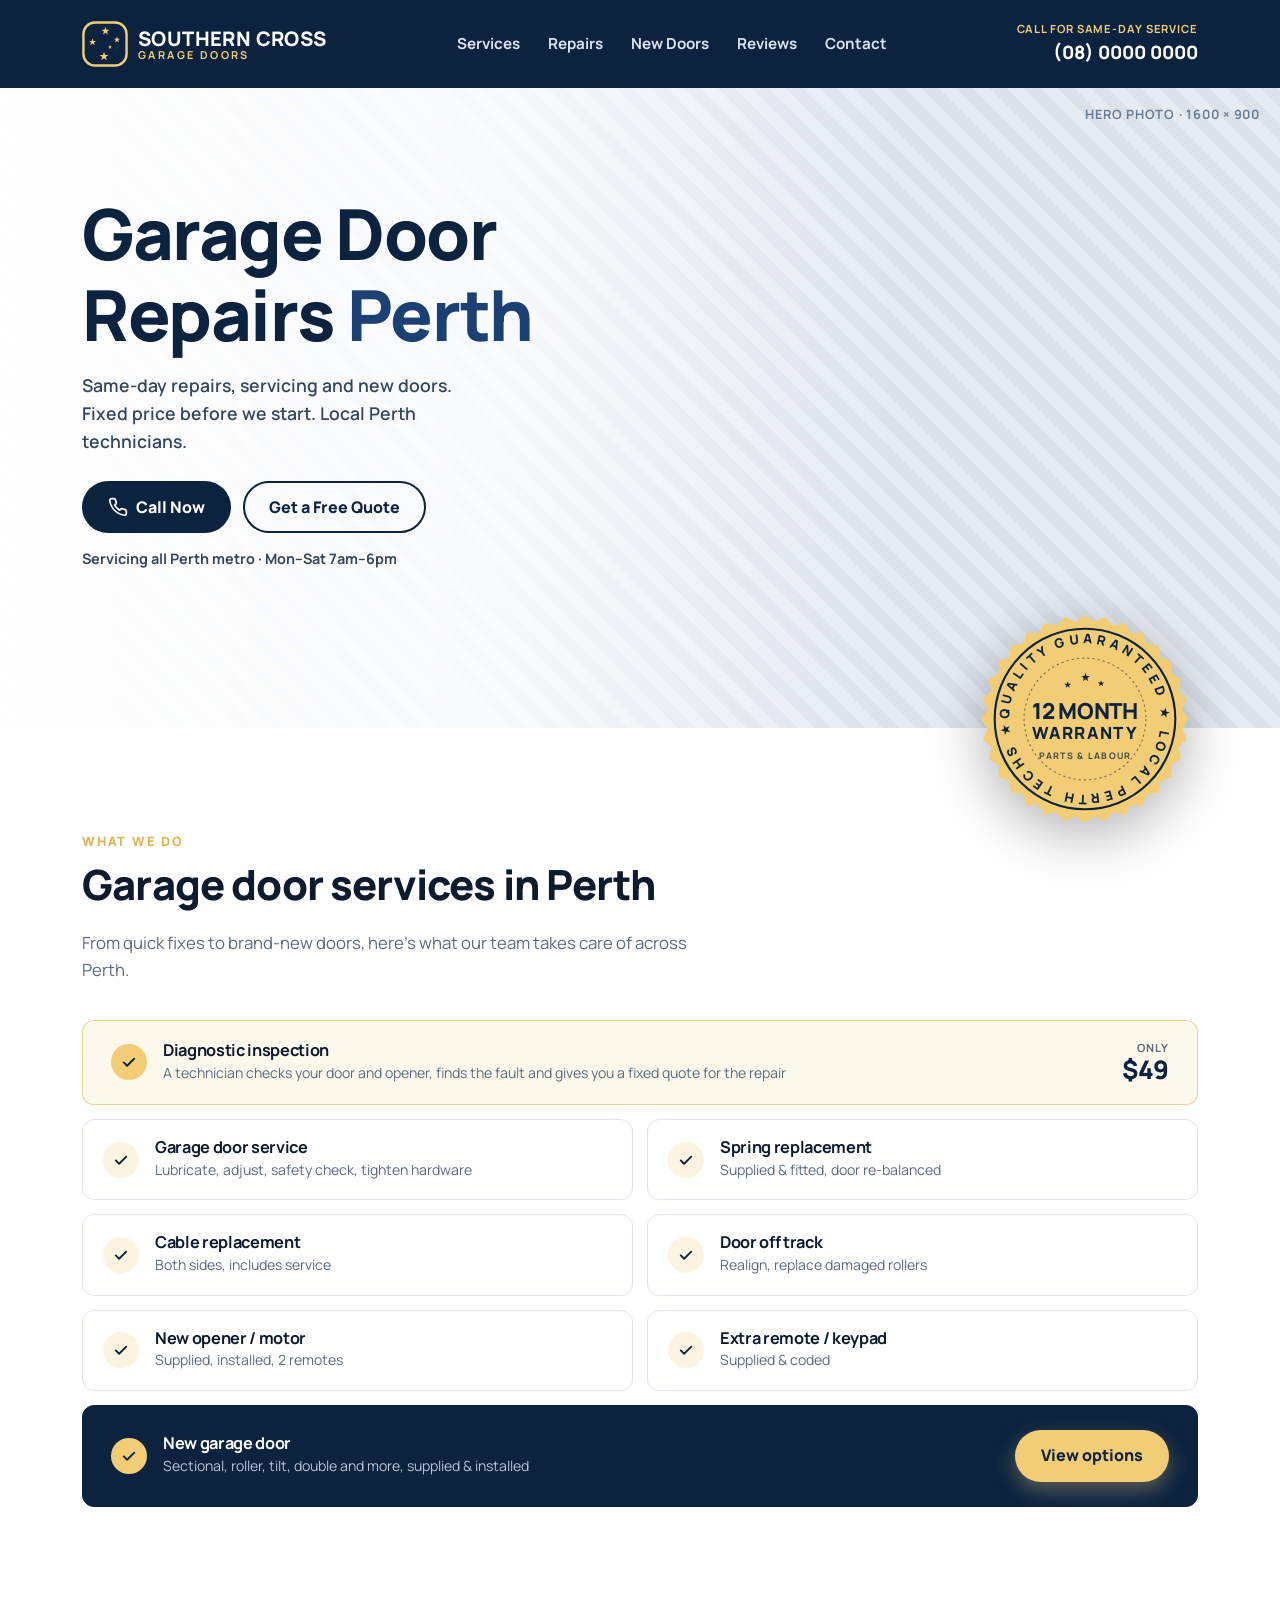
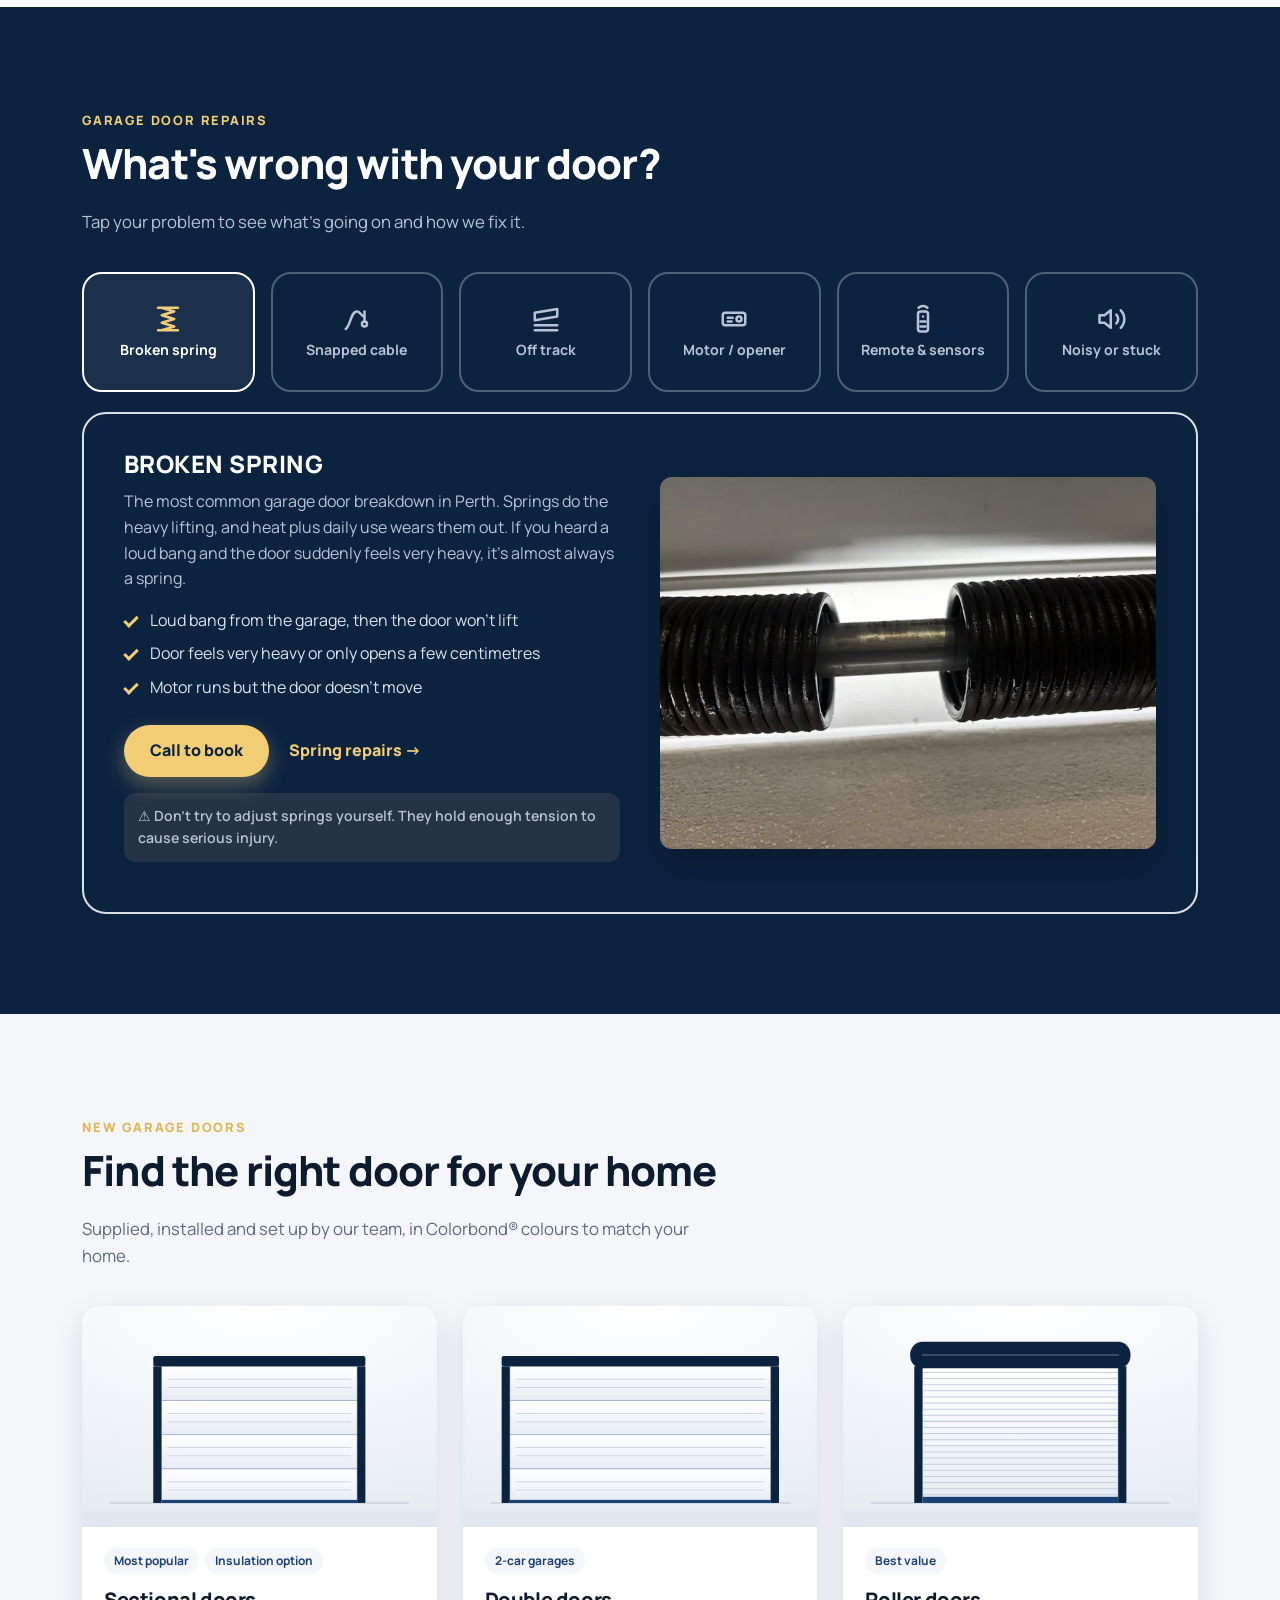
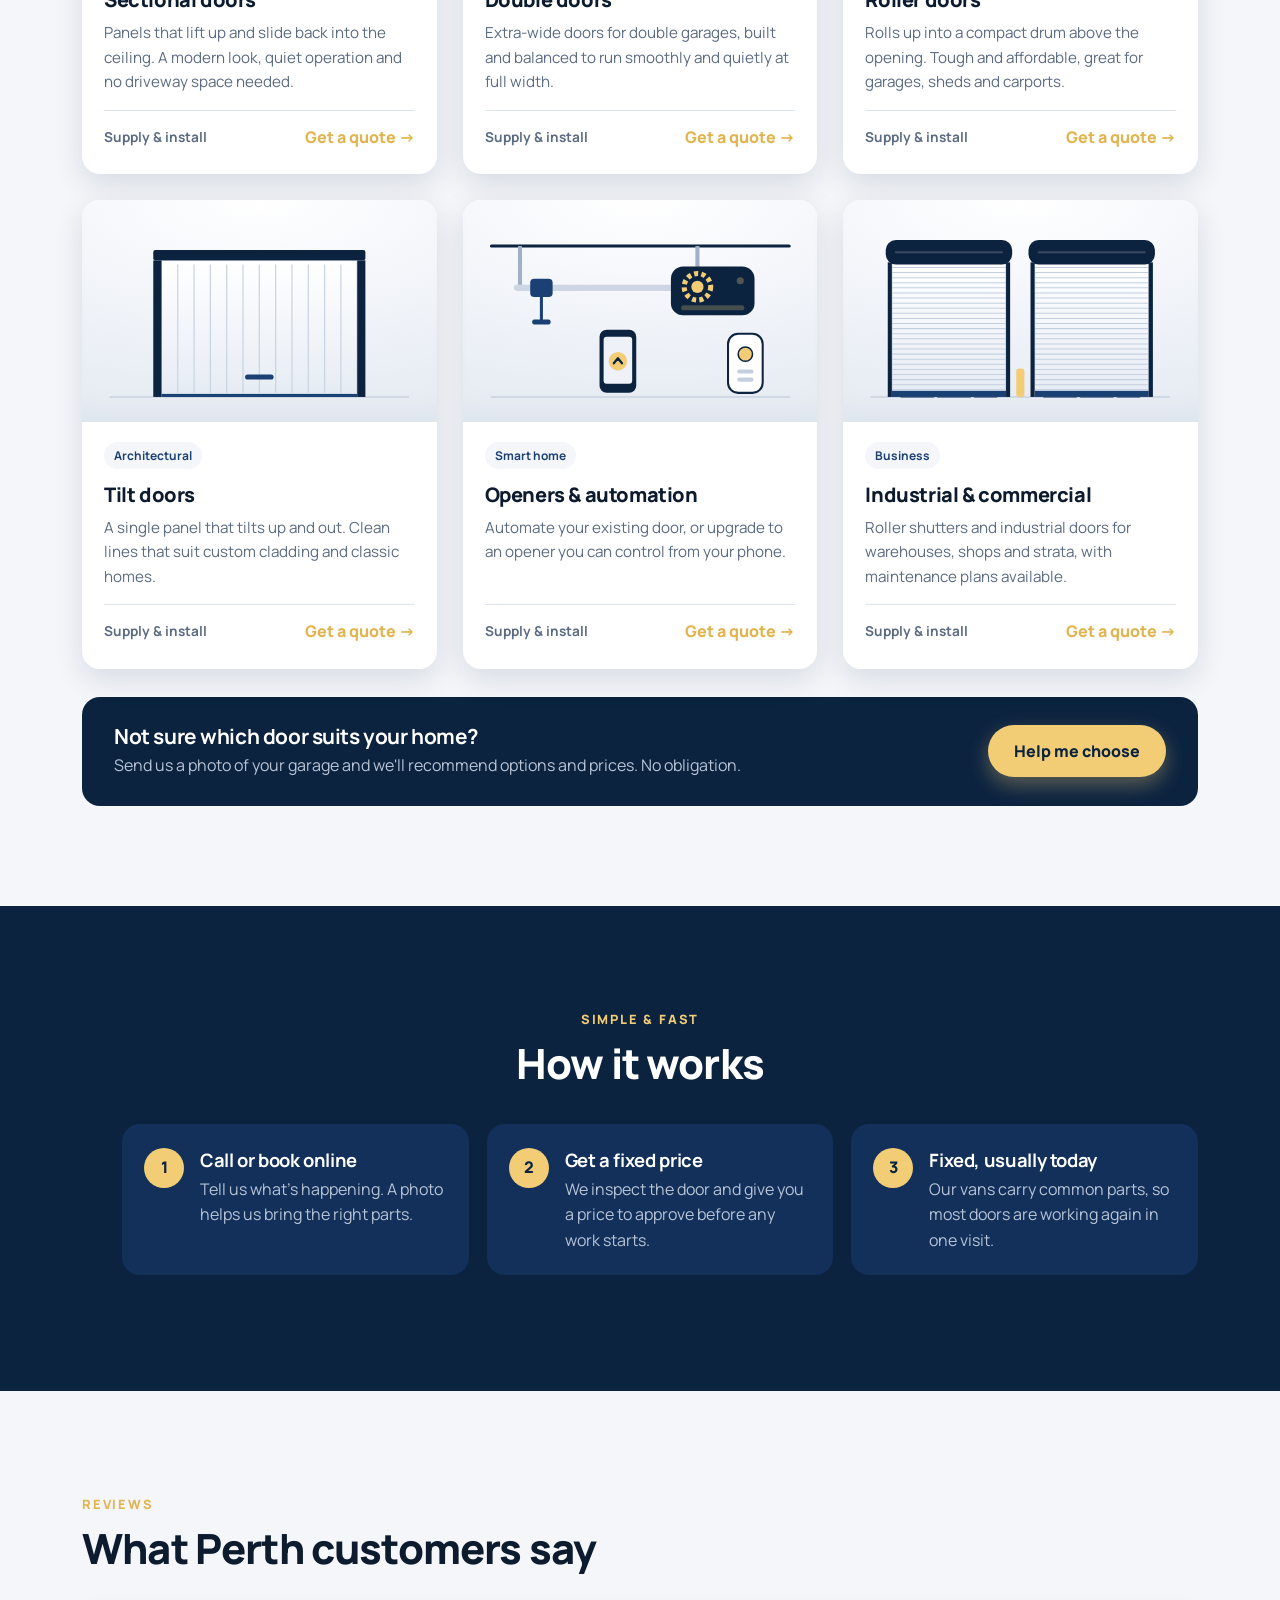
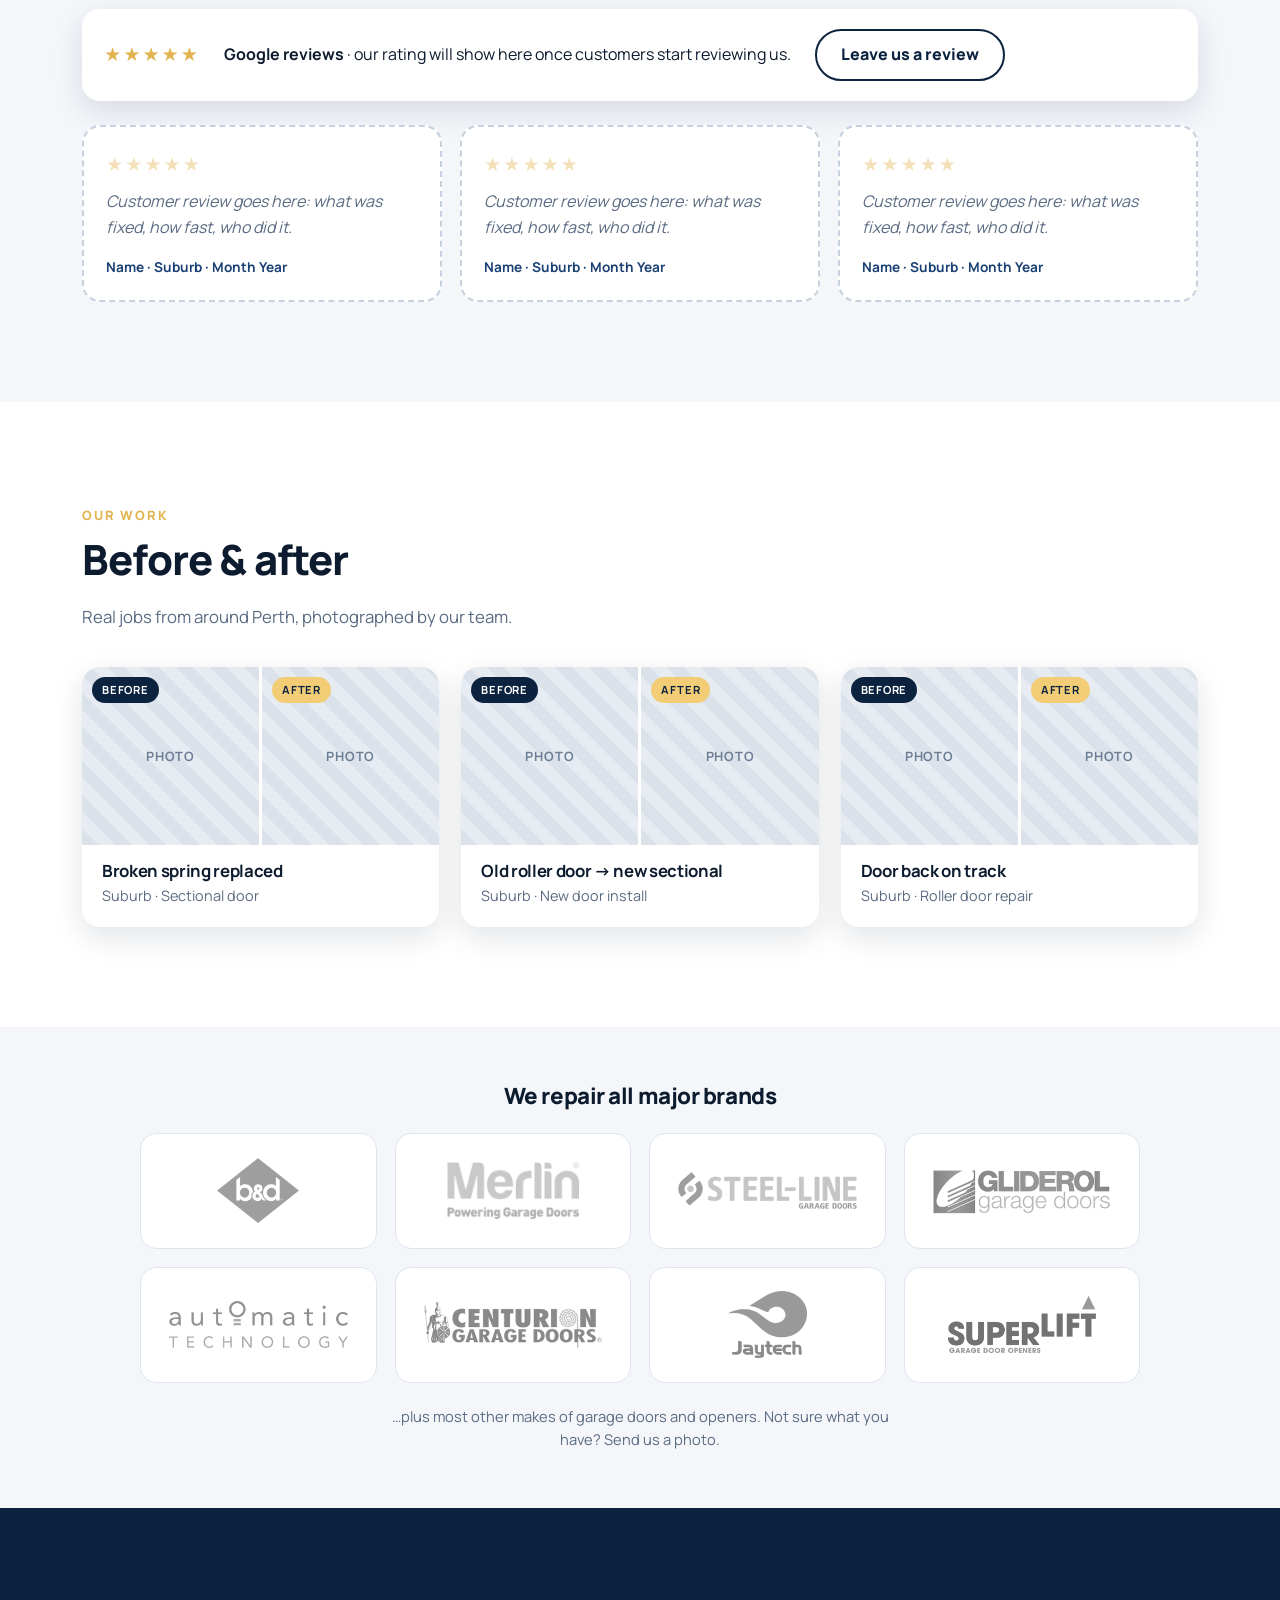
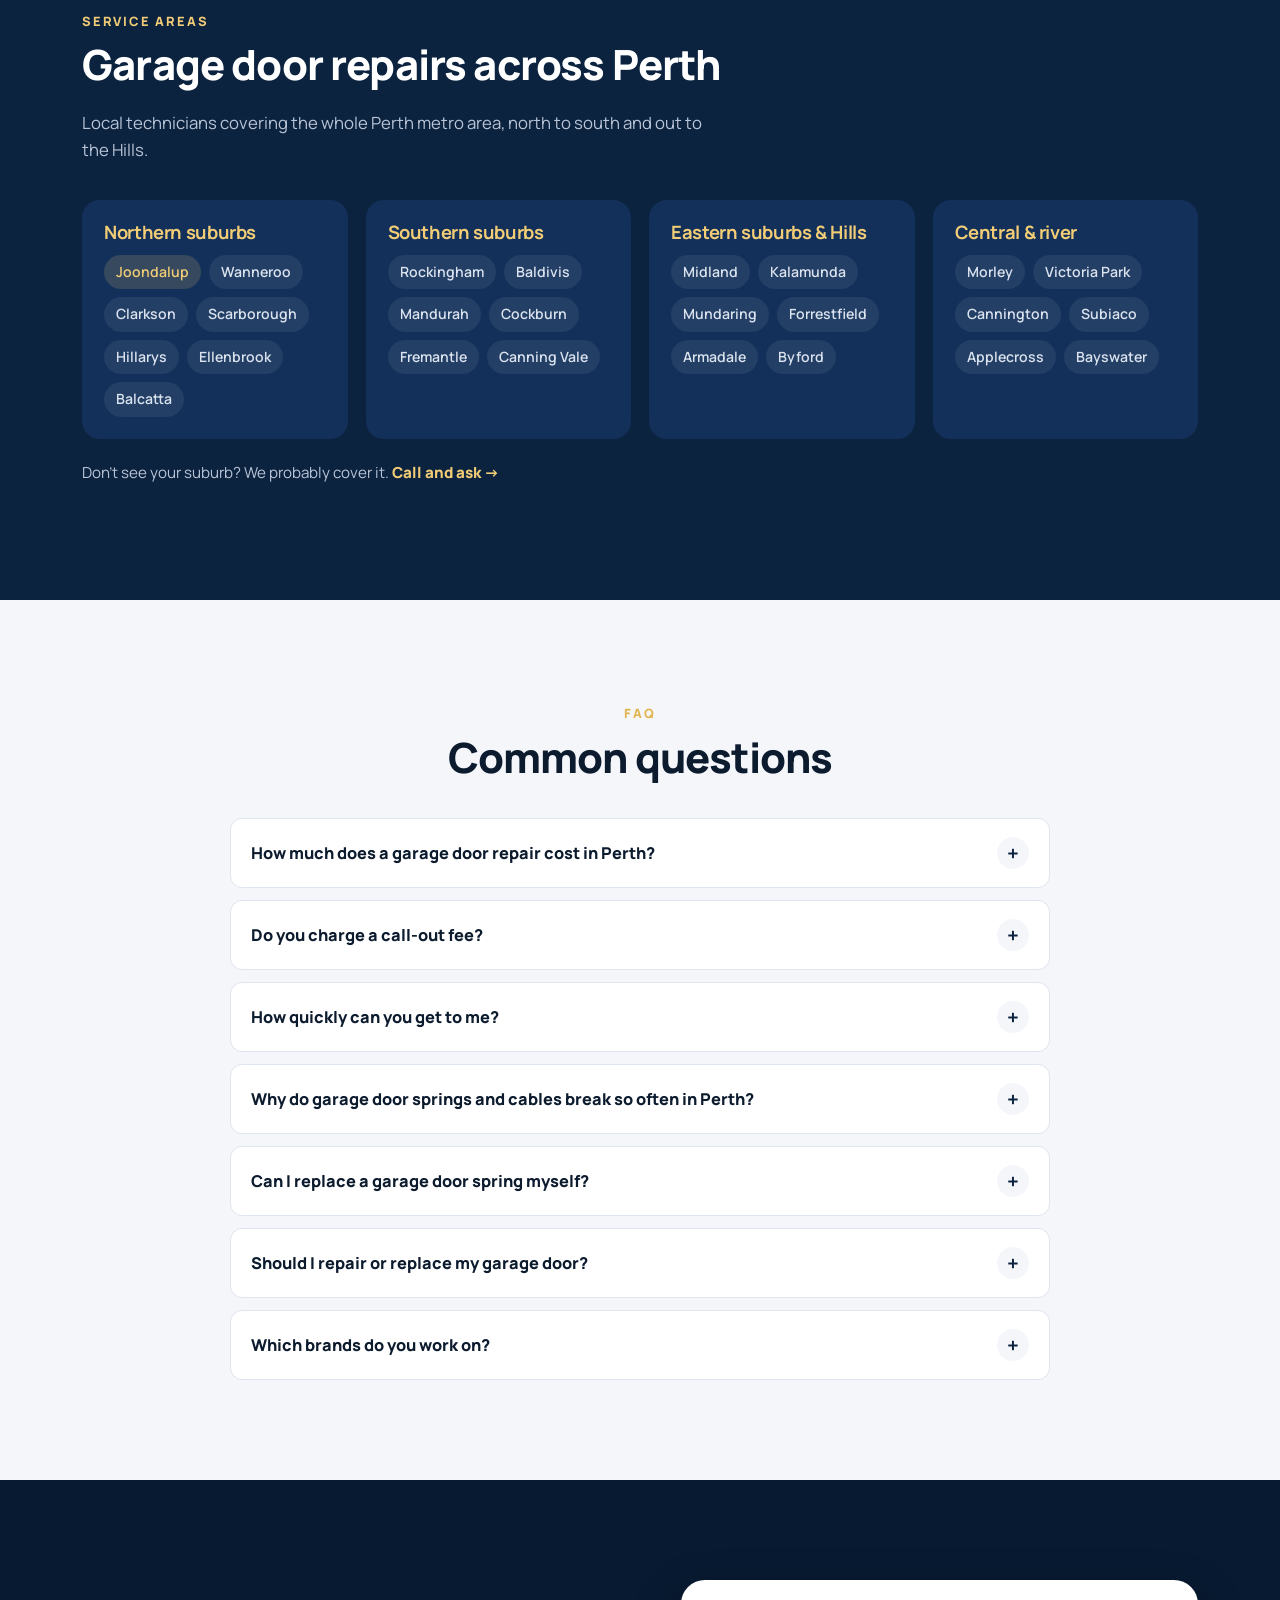
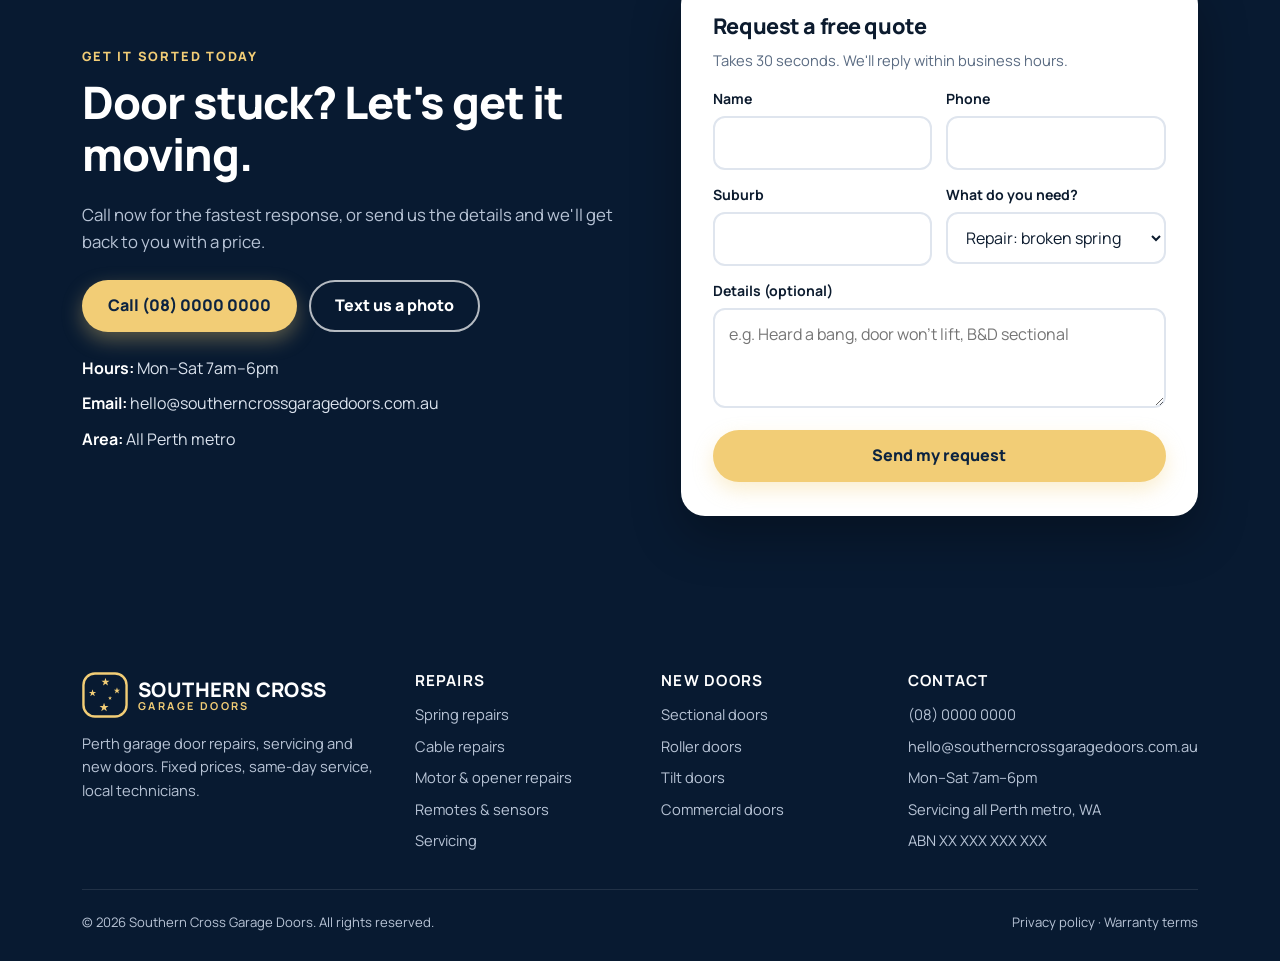
==== commit 1bb8ad06: "Add files via upload" ====
--- a/index.html
+++ b/index.html
@@ -242,8 +242,7 @@
             </div>
             <p class="safety-note">⚠ Don't try to adjust springs yourself. They hold enough tension to cause serious injury.</p>
           </div>
-          <!-- PROBLEM PHOTO: broken spring close-up -->
-          <div class="ph ph--dark">Photo · broken spring</div>
+          <figure class="ph ph--photo"><img src="images/repairs/broken-garage-door-spring-perth-1400.webp" srcset="images/repairs/broken-garage-door-spring-perth-800.webp 800w, images/repairs/broken-garage-door-spring-perth-1400.webp 1400w" sizes="(min-width: 960px) 560px, 100vw" width="1400" height="1050" alt="Broken garage door torsion spring with a visible gap where the coil has snapped" loading="lazy" decoding="async"></figure>
         </div>
 
         <div class="tab-panel" role="tabpanel" id="panel-cable" aria-labelledby="tab-cable" hidden>
@@ -257,10 +256,10 @@
             </ul>
             <div class="panel-actions">
               <a class="btn btn--gold" href="tel:+61800000000">Call to book</a>
-              <a class="link-arrow" href="#quote">Get a quote →</a>
-            </div>
-          </div>
-          <div class="ph ph--dark">Photo · snapped cable</div>
+              <a class="link-arrow" href="services/garage-door-cable-repair-perth.html">Cable repairs →</a>
+            </div>
+          </div>
+          <figure class="ph ph--photo"><img src="images/repairs/snapped-garage-door-cable-perth-1400.webp" srcset="images/repairs/snapped-garage-door-cable-perth-800.webp 800w, images/repairs/snapped-garage-door-cable-perth-1400.webp 1400w" sizes="(min-width: 960px) 560px, 100vw" width="1400" height="1050" alt="Snapped lift cable hanging loose from the cable drum on a sectional garage door" loading="lazy" decoding="async"></figure>
         </div>
 
         <div class="tab-panel" role="tabpanel" id="panel-track" aria-labelledby="tab-track" hidden>
@@ -663,7 +662,7 @@
           <h4>Repairs</h4>
           <ul>
             <li><a href="services/garage-door-spring-repair-perth.html">Spring repairs</a></li>
-            <li><a href="#problems">Cable repairs</a></li>
+            <li><a href="services/garage-door-cable-repair-perth.html">Cable repairs</a></li>
             <li><a href="#problems">Motor &amp; opener repairs</a></li>
             <li><a href="#problems">Remotes &amp; sensors</a></li>
             <li><a href="#services">Servicing</a></li>
--- a/css/styles.css
+++ b/css/styles.css
@@ -125,6 +125,9 @@
   color: var(--on-navy-muted);
 }
 .ph img { position: absolute; inset: 0; width: 100%; height: 100%; object-fit: cover; }
+/* real photos: no dashed placeholder look */
+.ph--photo { margin: 0; padding: 0; border: 0; background: var(--navy-2); box-shadow: 0 18px 40px rgba(0, 0, 0, 0.25); }
+.ph--page { box-shadow: var(--shadow); border-radius: var(--radius); }
 
 /* ---------- Header ---------- */
 .site-header {
